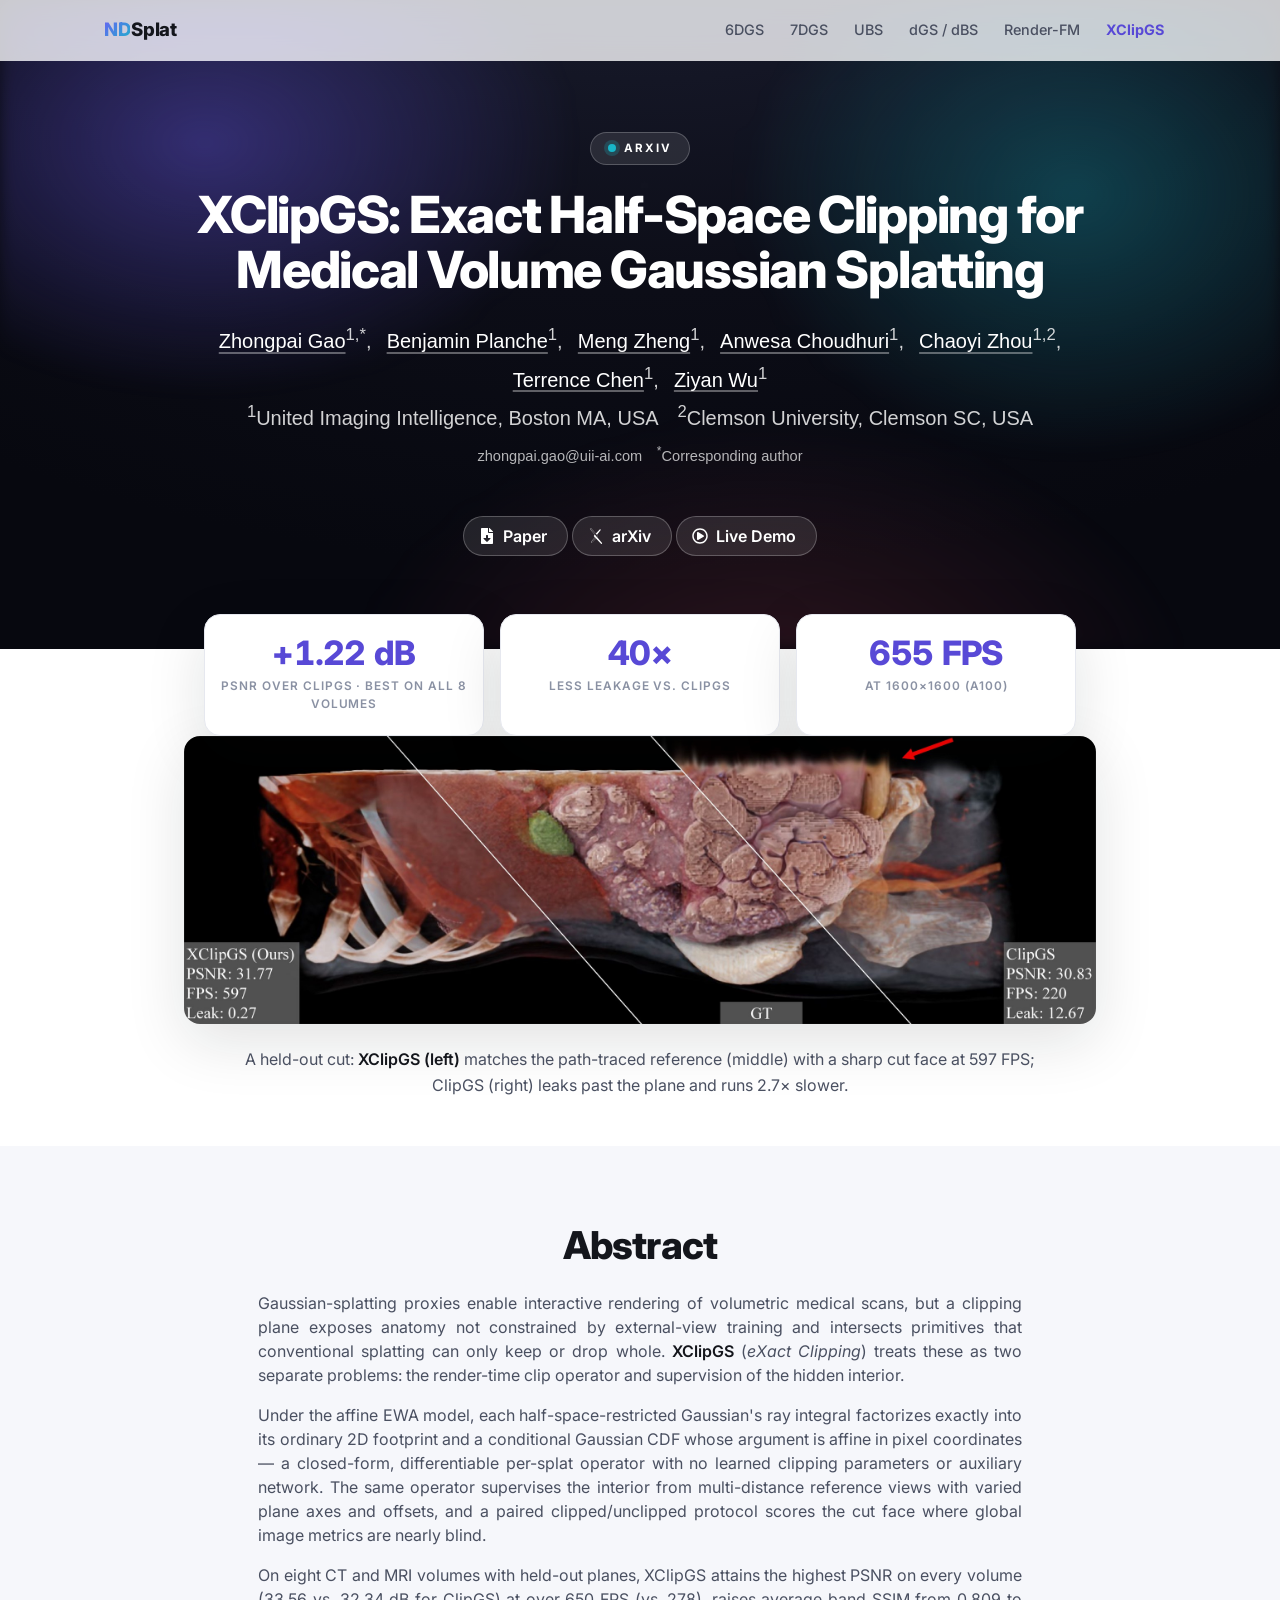
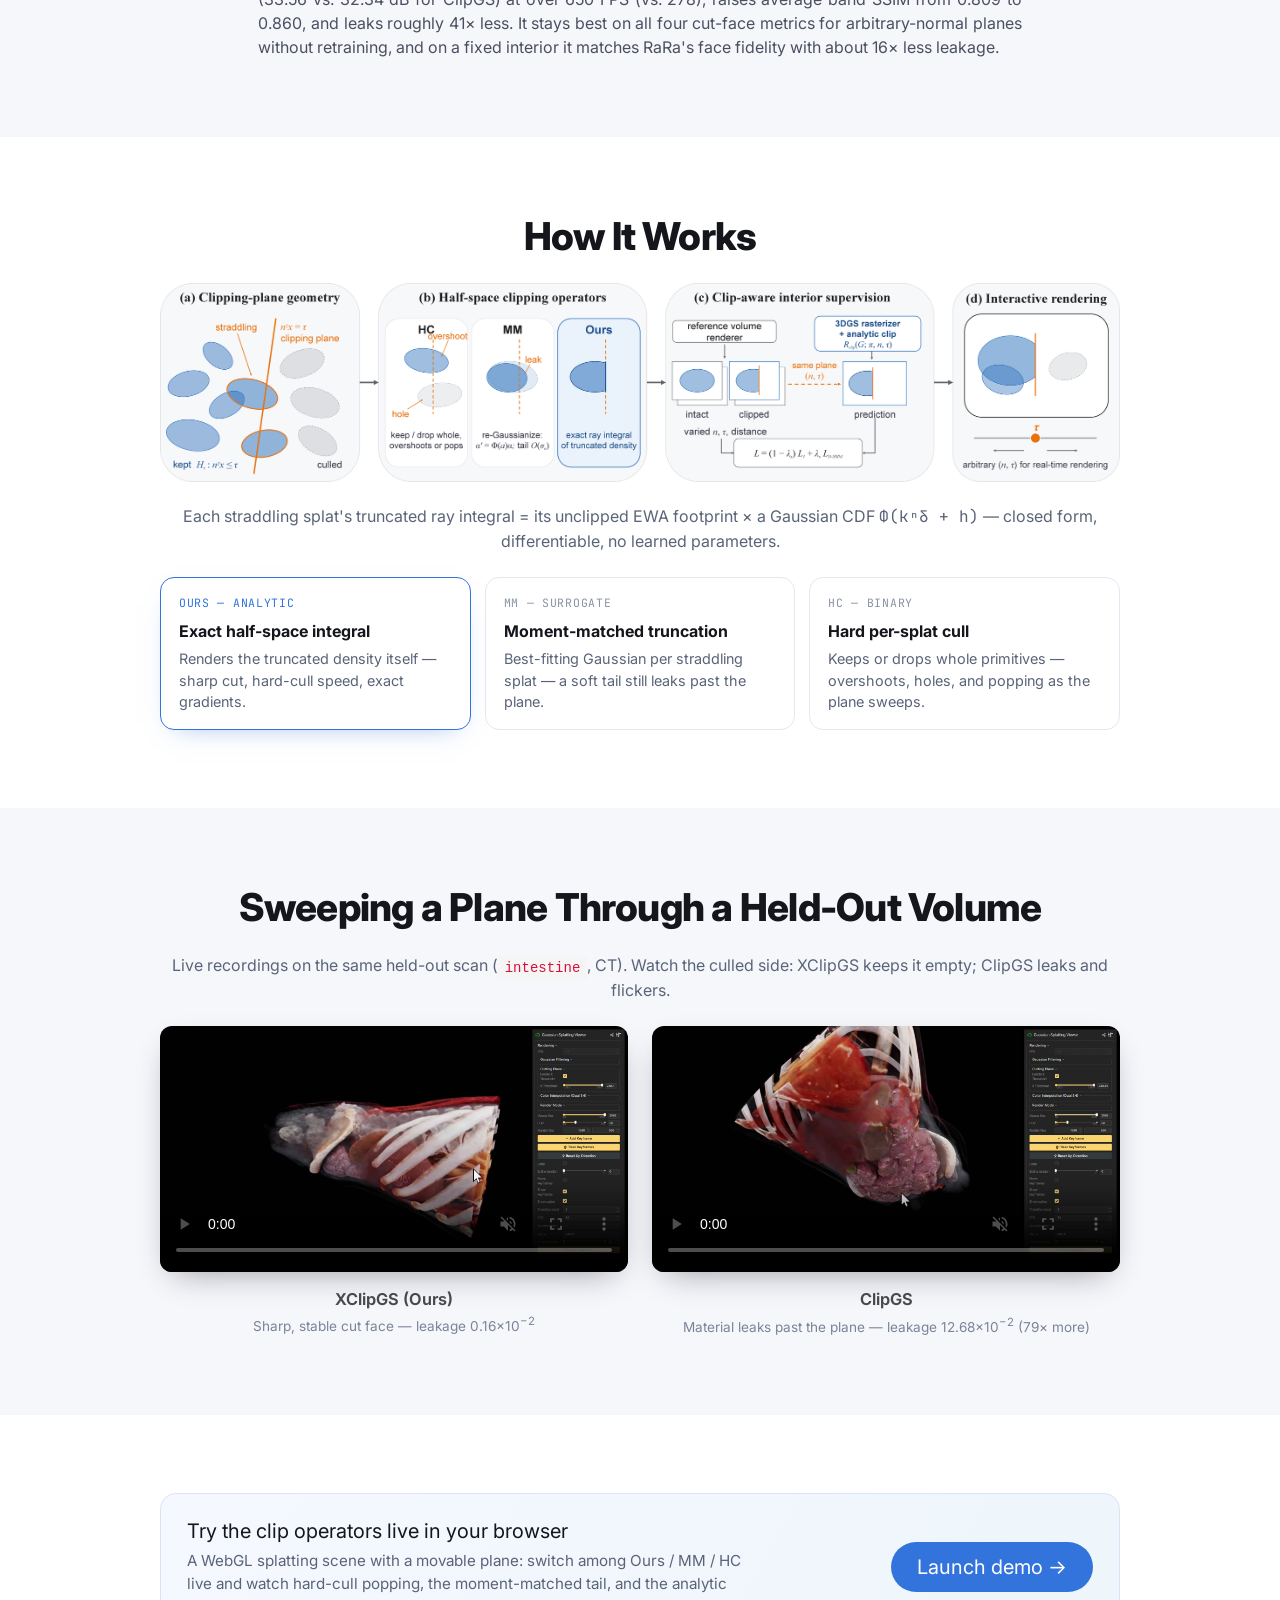
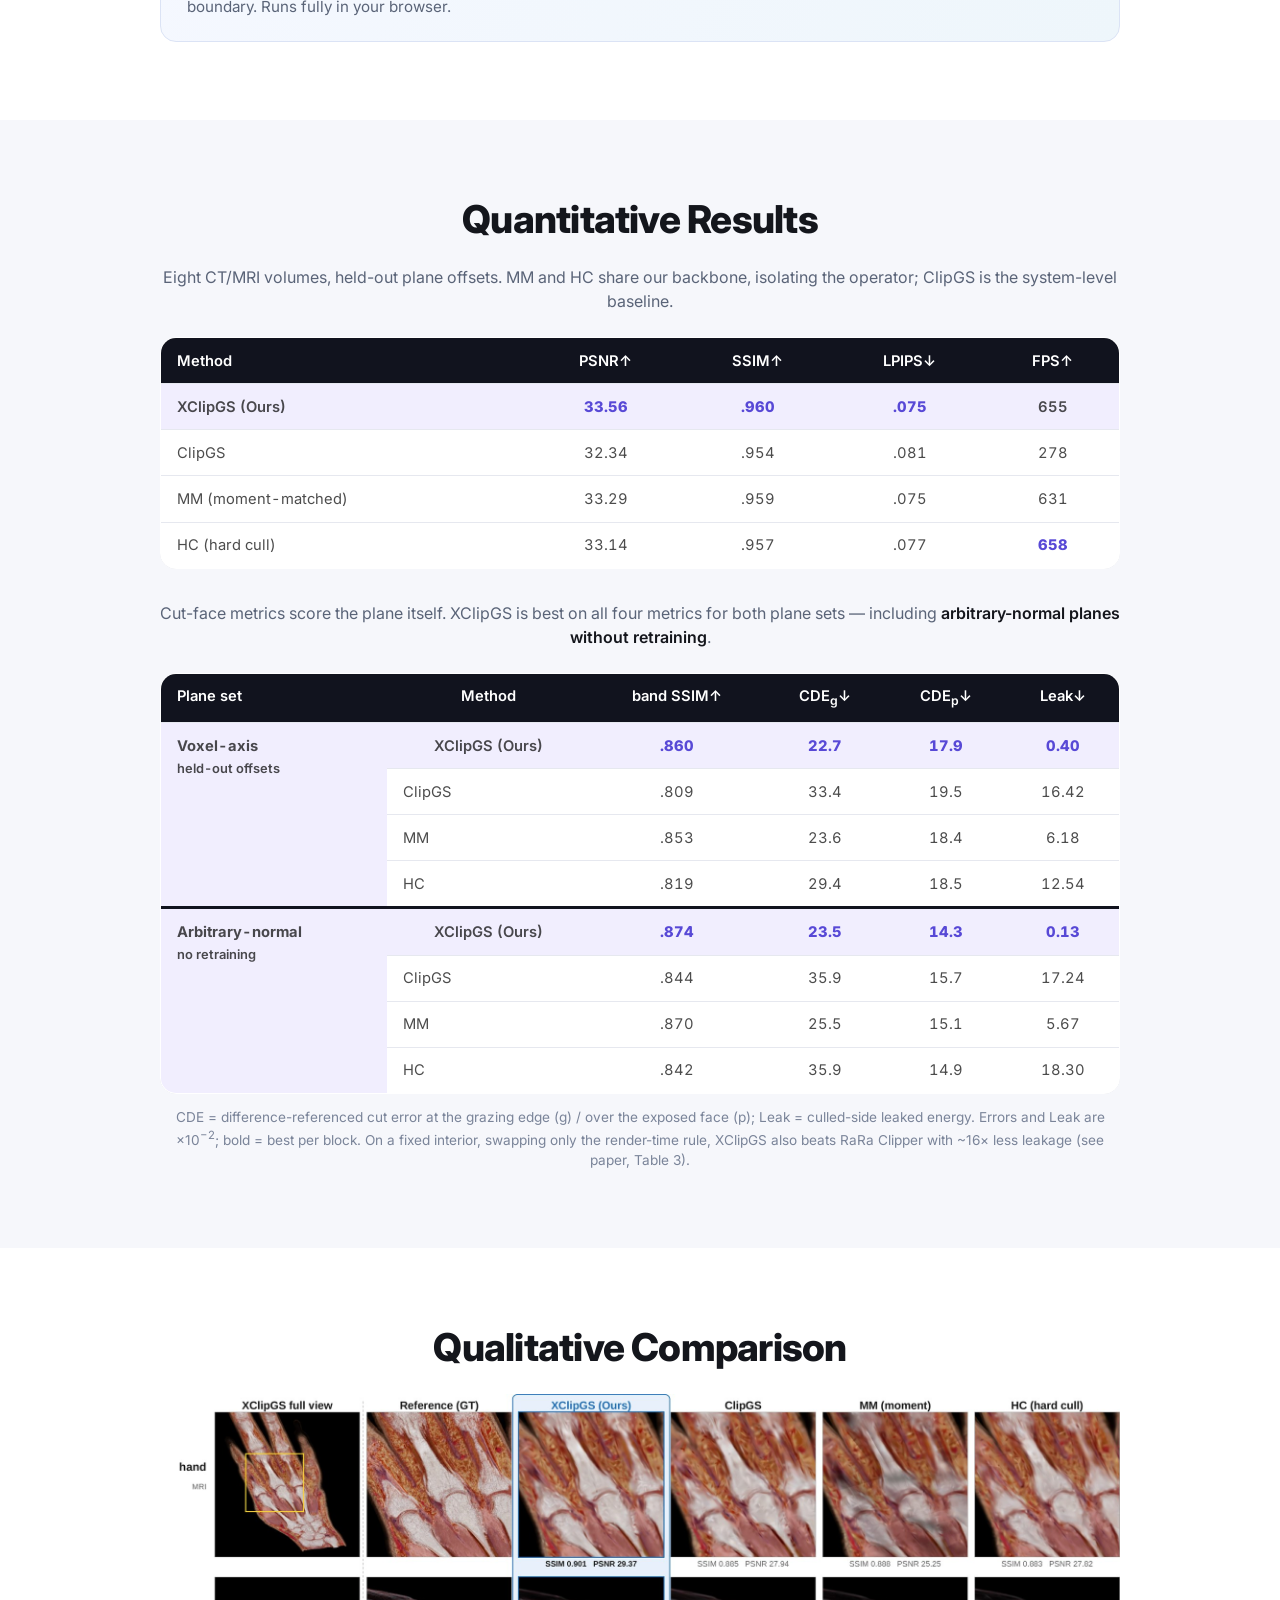
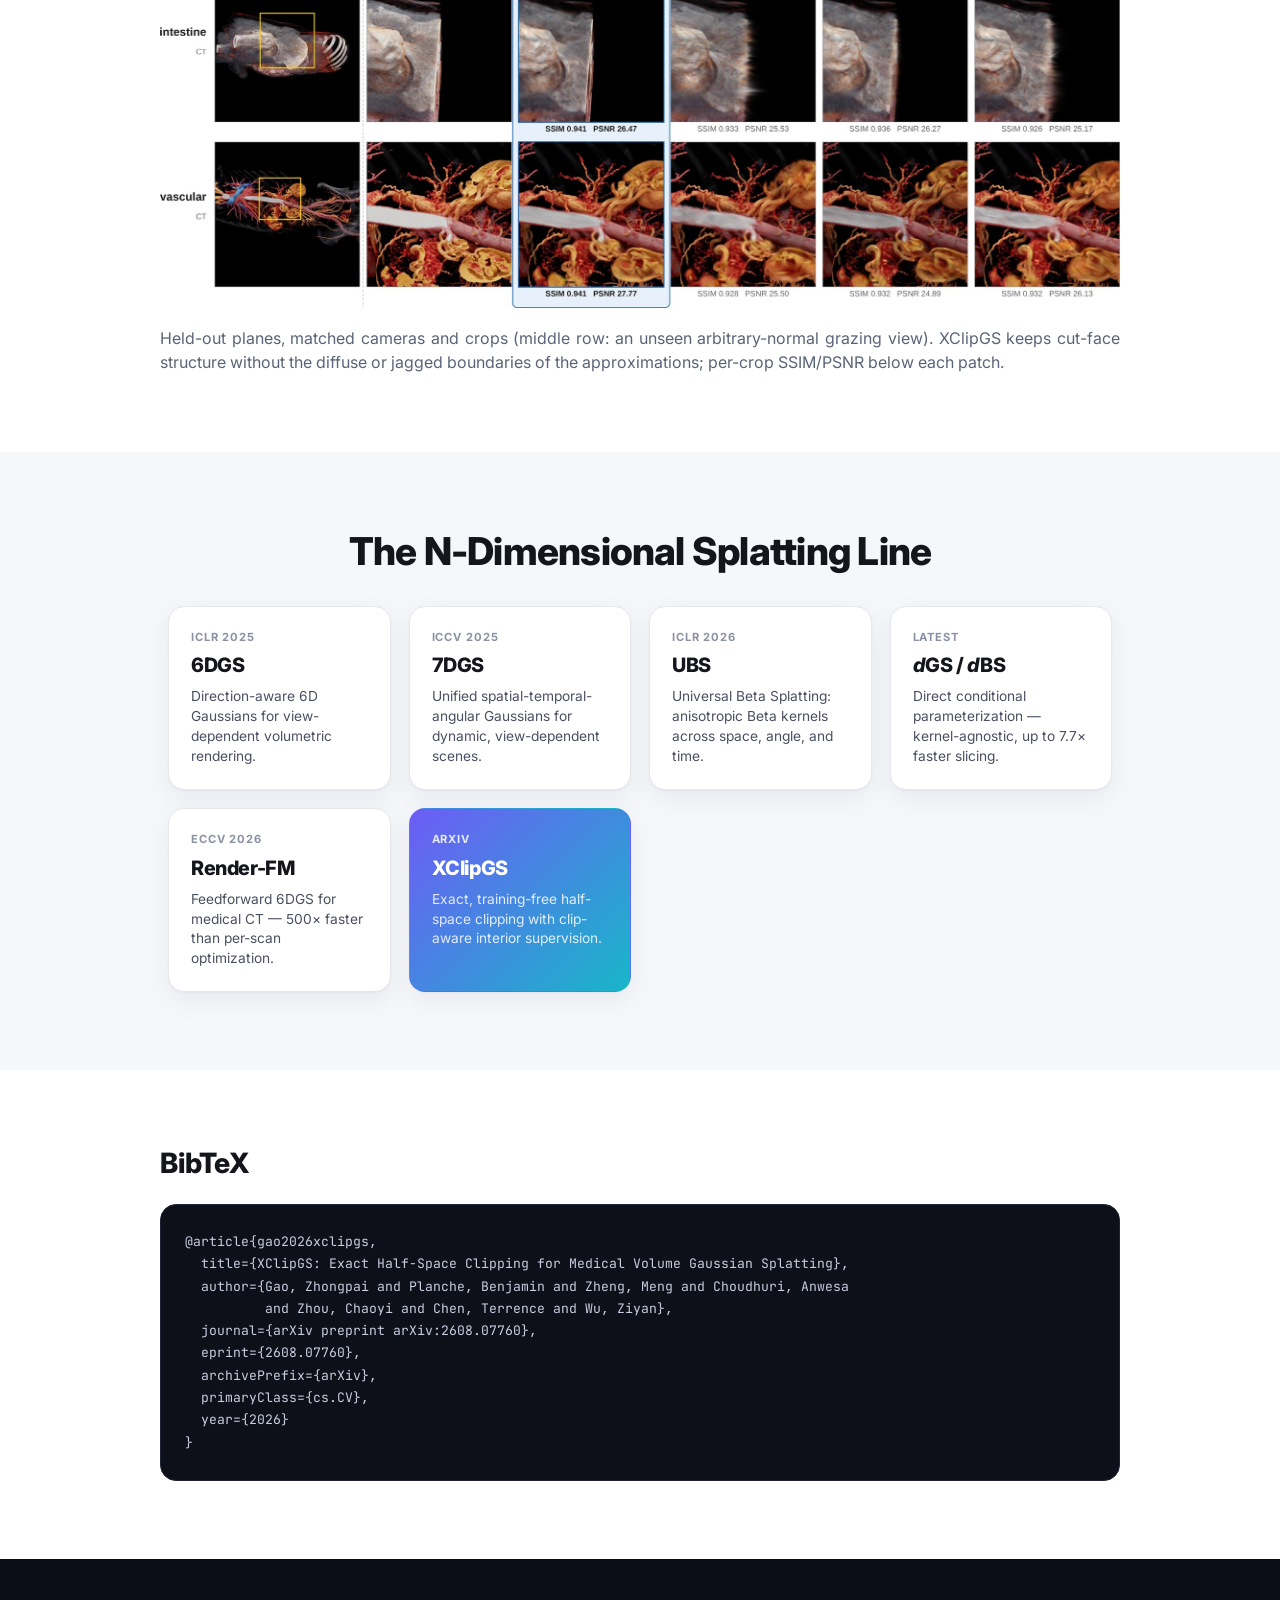
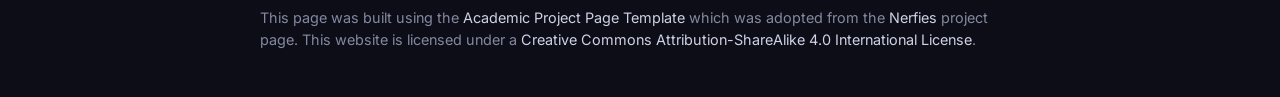
==== index.html @ c643b3e4 "docs: normalize the XClipGS BibTeX entry for arXiv Adds eprint/archivePrefix/primaryClass so the ent" ====
<!DOCTYPE html>
<html>

<head>
  <meta charset="utf-8">
  <meta name="description" content="XClipGS: Exact Half-Space Clipping for Medical Volume Gaussian Splatting">
  <meta property="og:title" content="XClipGS" />
  <meta property="og:description" content="XClipGS: Exact Half-Space Clipping for Medical Volume Gaussian Splatting" />
  <meta property="og:url" content="https://gaozhongpai.github.io/XClipGS/" />
  <meta property="og:image" content="static/images/xclipgs.webp" />
  <meta property="og:image:width" content="512" />
  <meta property="og:image:height" content="512" />

  <meta name="twitter:title" content="XClipGS">
  <meta name="twitter:description" content="Exact Half-Space Clipping for Medical Volume Gaussian Splatting">
  <meta name="twitter:image" content="static/images/xclipgs.webp">
  <meta name="twitter:card" content="summary_large_image">
  <meta name="keywords" content="XClipGS, Gaussian Splatting, clipping plane, medical visualization, volume rendering, CT, MRI">
  <meta name="viewport" content="width=device-width, initial-scale=1">

  <title>XClipGS: Exact Half-Space Clipping for Medical Volume Gaussian Splatting</title>
  <link rel="icon" type="image/webp" href="static/images/xclipgs.webp">

  <!-- Fonts -->
  <link href="https://fonts.googleapis.com/css?family=Google+Sans|Noto+Sans|Castoro" rel="stylesheet">
  <link rel="preconnect" href="https://fonts.googleapis.com">
  <link rel="preconnect" href="https://fonts.gstatic.com" crossorigin>
  <link href="https://fonts.googleapis.com/css2?family=Inter:wght@300;400;500;600;700;800&family=JetBrains+Mono:wght@400;500&display=swap" rel="stylesheet">

  <!-- Bulma -->
  <link rel="stylesheet" href="static/css/bulma.min.css">
  <link rel="stylesheet" href="static/css/bulma-carousel.min.css">
  <link rel="stylesheet" href="static/css/bulma-slider.min.css">
  <link rel="stylesheet" href="static/css/index.css">

  <!-- jQuery and JS -->
  <script src="https://ajax.googleapis.com/ajax/libs/jquery/3.5.1/jquery.min.js"></script>
  <script src="static/js/bulma-carousel.min.js"></script>
  <script src="static/js/bulma-slider.min.js"></script>
  <script src="static/js/index.js"></script>

  <!-- NDSplat theme (loaded last so it wins the cascade) -->
  <link rel="stylesheet" href="static/css/ndsplat-theme.css">
  <script defer src="static/js/ndsplat-nav.js"></script>

  <style>
    /* XClipGS-specific accents on top of the NDSplat theme */
    .xc-video-cols video{width:100%;border-radius:12px;box-shadow:0 12px 32px -14px rgba(10,14,25,.45)}
    .xc-video-cols .vlabel{margin-top:.55rem;font-weight:650;font-size:1.02rem}
    .xc-video-cols .vlabel small{display:block;font-weight:400;color:#7a8499;font-size:.85rem;margin-top:.15rem}
    .xc-op-grid{display:grid;grid-template-columns:repeat(3,1fr);gap:14px;margin-top:1.2rem}
    @media (max-width:768px){.xc-op-grid{grid-template-columns:1fr}}
    .xc-op{border:1px solid #e3e7f0;border-radius:14px;padding:16px 18px;background:#fff}
    .xc-op h4{margin:0 0 .35rem;font-size:1.0rem;font-weight:700}
    .xc-op p{margin:0;font-size:.9rem;color:#5a6478;line-height:1.5}
    .xc-op.is-ours{border-color:#3273dc;box-shadow:0 10px 26px -16px rgba(50,115,220,.55)}
    .xc-op .tag-line{font-family:"JetBrains Mono",monospace;font-size:.72rem;letter-spacing:.06em;
      text-transform:uppercase;color:#8a93a8;margin-bottom:.45rem}
    .xc-op.is-ours .tag-line{color:#3273dc}
    .xc-demo-cta{display:flex;flex-wrap:wrap;align-items:center;justify-content:space-between;gap:18px;
      border:1px solid #dbe3f5;border-radius:16px;padding:22px 26px;
      background:linear-gradient(120deg,#f5f8ff,#eef6fb)}
    .xc-demo-cta h3{margin:0 0 .3rem;font-size:1.25rem}
    .xc-demo-cta p{margin:0;color:#5a6478;font-size:.95rem;max-width:56ch}
    .xc-note{color:#7a8499;font-size:.85rem;margin-top:.8rem}
    /* strong divider between plane-set blocks in the cut-face table */
    .rfm-metrics tr.xc-block td{border-top:3px solid #11131e}
  </style>
</head>

<body>

  <!-- ============ NDSplat NAV ============ -->
  <header class="nd-nav" id="ndNav">
    <div class="nd-nav-inner">
      <a class="nd-brand" href="https://gaozhongpai.github.io/ndsplat/"><span class="mk">ND</span>Splat</a>
      <nav class="nd-nav-links">
        <a href="https://gaozhongpai.github.io/6dgs/">6DGS</a>
        <a href="https://gaozhongpai.github.io/7dgs/">7DGS</a>
        <a href="https://rongliu-leo.github.io/universal-beta-splatting/">UBS</a>
        <a href="https://gaozhongpai.github.io/ndsplat/">dGS / dBS</a>
        <a href="https://gaozhongpai.github.io/renderfm/">Render-FM</a>
        <a href="https://gaozhongpai.github.io/XClipGS/" class="current">XClipGS</a>
      </nav>
      <button class="nd-nav-toggle" id="ndNavToggle" aria-label="Toggle navigation">
        <span></span><span></span><span></span>
      </button>
    </div>
  </header>

  <section class="hero nd-hero">
    <div class="nd-hero-bg" aria-hidden="true"></div>
    <div class="hero-body">
      <div class="container is-max-desktop">
        <div class="columns is-centered">
          <div class="column has-text-centered">
            <span class="nd-venue"><span class="dot"></span>arXiv</span>
            <h1 class="title is-1 publication-title">XClipGS: Exact Half-Space Clipping for Medical Volume Gaussian Splatting</h1>
            <div class="is-size-5 publication-authors">
              <span class="author-block">
                <a href="https://sites.google.com/site/gaozhongpai/home" target="_blank">Zhongpai Gao</a><sup>1,*</sup>,</span>
              <span class="author-block">
                <a href="https://planche.me/" target="_blank">Benjamin Planche</a><sup>1</sup>,</span>
              <span class="author-block">
                <a href="https://mzhengrpi.github.io/" target="_blank">Meng Zheng</a><sup>1</sup>,
              </span>
              <span class="author-block">
                <a href="https://scholar.google.com/citations?user=KQnKUHKGFdUC&hl=en" target="_blank">Anwesa Choudhuri</a><sup>1</sup>,
              </span>
              <span class="author-block">
                <a href="https://chaoyizh.github.io/chaoyizh-home-page/" target="_blank">Chaoyi Zhou</a><sup>1,2</sup>,</span>
              <span class="author-block">
                <a href="https://scholar.google.com/citations?user=S2BT6ogAAAAJ&hl=en" target="_blank">Terrence Chen</a><sup>1</sup>,
              </span>
              <span class="author-block">
                <a href="https://wuziyan.com/" target="_blank">Ziyan Wu</a><sup>1</sup>
              </span>
            </div>

            <div class="is-size-5 publication-authors">
              <span class="author-block"><sup>1</sup>United Imaging Intelligence, Boston MA, USA&emsp;<sup>2</sup>Clemson University, Clemson SC, USA</span>
              <span class="eql-cntrb"><small><br>zhongpai.gao@uii-ai.com&emsp;<sup>*</sup>Corresponding author</small></span>
            </div>

            <div class="column has-text-centered">
              <div class="publication-links">
                <!-- Paper PDF -->
                <span class="link-block">
                  <a href="static/pdfs/xclipgs.pdf" target="_blank"
                    class="external-link button is-normal is-rounded is-dark">
                    <span class="icon">
                      <svg xmlns="http://www.w3.org/2000/svg" viewBox="0 0 384 512" width="1em" height="1em" fill="currentColor" aria-hidden="true"><path d="M224 136V0H24C10.7 0 0 10.7 0 24v464c0 13.3 10.7 24 24 24h336c13.3 0 24-10.7 24-24V160H248c-13.2 0-24-10.8-24-24zm76.45 211.36l-96.42 95.7c-6.65 6.61-17.39 6.61-24.04 0l-96.42-95.7C73.42 337.29 80.54 320 94.82 320H160v-80c0-8.84 7.16-16 16-16h32c8.84 0 16 7.16 16 16v80h65.18c14.28 0 21.4 17.29 10.27 27.36zM377 105L279.1 7c-4.5-4.5-10.6-7-17-7H256v128h128v-6.1c0-6.3-2.5-12.4-7-16.9z"/></svg>
                    </span>
                    <span>Paper</span>
                  </a>
                </span>

                <!-- arXiv -->
                <span class="link-block">
                  <a href="https://arxiv.org/abs/2608.07760" target="_blank" rel="noopener"
                    class="external-link button is-normal is-rounded is-dark">
                    <span class="icon">
                      <svg xmlns="http://www.w3.org/2000/svg" viewBox="0 0 24 24" width="1em" height="1em" fill="currentColor" aria-hidden="true"><path d="M3.8423 0a1.0037 1.0037 0 0 0-.922.6078c-.1536.3687-.0438.6275.2938 1.1113l6.9185 8.3597-1.0223 1.1058a1.0393 1.0393 0 0 0 .003 1.4229l1.2292 1.3135-5.4391 6.4444c-.2803.299-.4538.823-.2971 1.1986a1.0253 1.0253 0 0 0 .9585.635.9133.9133 0 0 0 .6891-.3405l5.783-6.126 7.4902 8.0051a.8527.8527 0 0 0 .6835.2597.9575.9575 0 0 0 .8777-.6138c.1577-.377-.017-.7502-.306-1.1407l-7.0518-8.3418 1.0632-1.13a.9626.9626 0 0 0 .0089-1.3165L4.6336.4639s-.3733-.4535-.768-.463zm0 .272h.0166c.2179.0052.4874.2715.5644.3639l.005.006.0052.0055 10.169 10.9905a.6915.6915 0 0 1-.0072.945l-1.0666 1.133-1.4982-1.7724-8.5994-10.39c-.3286-.472-.352-.6183-.2592-.841a.7307.7307 0 0 1 .6704-.4401Zm14.341 1.5701a.877.877 0 0 0-.6554.2418l-5.6962 6.1584 1.6944 1.8319 5.3089-6.5138c.3251-.4335.479-.6603.3247-1.0292a1.1205 1.1205 0 0 0-.9763-.689zm-7.6557 12.2823 1.3186 1.4135-5.7864 6.1295a.6494.6494 0 0 1-.4959.26.7516.7516 0 0 1-.706-.4669c-.1119-.2682.0359-.6864.2442-.9083l.0051-.0055.0047-.0055z"/></svg>
                    </span>
                    <span>arXiv</span>
                  </a>
                </span>

                <!-- Interactive demo -->
                <span class="link-block">
                  <a href="demo/" target="_blank"
                    class="external-link button is-normal is-rounded is-dark">
                    <span class="icon">
                      <svg xmlns="http://www.w3.org/2000/svg" viewBox="0 0 512 512" width="1em" height="1em" fill="currentColor" aria-hidden="true"><path d="M371.7 238l-176-107c-15.8-8.8-35.7 2.5-35.7 21v208c0 18.4 19.8 29.8 35.7 21l176-101c16.4-9.1 16.4-32.8 0-42zM504 256C504 119 393 8 256 8S8 119 8 256s111 248 248 248 248-111 248-248zm-448 0c0-110.5 89.5-200 200-200s200 89.5 200 200-89.5 200-200 200S56 366.5 56 256z"/></svg>
                    </span>
                    <span>Live Demo</span>
                  </a>
                </span>

              </div>
            </div>
          </div>
        </div>
      </div>
    </div>
  </section>

  <!-- ============ STAT STRIP ============ -->
  <div class="nd-stats">
    <div class="nd-stat"><div class="num">+1.22 dB</div><div class="lbl">PSNR over ClipGS &middot; best on all 8 volumes</div></div>
    <div class="nd-stat"><div class="num">40&times;</div><div class="lbl">Less leakage vs. ClipGS</div></div>
    <div class="nd-stat"><div class="num">655 FPS</div><div class="lbl">At 1600&times;1600 (A100)</div></div>
  </div>

  <!-- Teaser image -->
  <section class="hero teaser nd-reveal">
    <div class="container is-max-desktop">
      <div class="hero-body">
        <img src="static/images/teaser.jpg" alt="XClipGS teaser: our result, the volume-rendering reference, and ClipGS on an unseen cut" style="height:100%;width:100%;">
        <h2 class="subtitle has-text-centered">
          A held-out cut: <b>XClipGS (left)</b> matches the path-traced reference (middle) with a sharp cut face
          at 597&nbsp;FPS; ClipGS (right) leaks past the plane and runs 2.7&times; slower.
        </h2>
      </div>
    </div>
  </section>
  <!-- End teaser image -->

  <!-- Paper abstract -->
  <section class="section hero is-light nd-reveal">
    <div class="container is-max-desktop">
      <div class="columns is-centered has-text-centered">
        <div class="column is-four-fifths">
          <h2 class="title is-3">Abstract</h2>
          <div class="content has-text-justified">
            <p>
              Gaussian-splatting proxies enable interactive rendering of volumetric medical scans, but a clipping
              plane exposes anatomy not constrained by external-view training and intersects primitives that
              conventional splatting can only keep or drop whole. <b>XClipGS</b> (<i>eXact Clipping</i>) treats
              these as two separate problems: the render-time clip operator and supervision of the hidden interior.
            </p>
            <p>
              Under the affine EWA model, each half-space-restricted Gaussian's ray integral factorizes exactly
              into its ordinary 2D footprint and a conditional Gaussian CDF whose argument is affine in pixel
              coordinates &mdash; a closed-form, differentiable per-splat operator with no learned clipping
              parameters or auxiliary network. The same operator supervises the interior from multi-distance
              reference views with varied plane axes and offsets, and a paired clipped/unclipped protocol scores
              the cut face where global image metrics are nearly blind.
            </p>
            <p>
              On eight CT and MRI volumes with held-out planes, XClipGS attains the highest PSNR on every volume
              (33.56 vs. 32.34&nbsp;dB for ClipGS) at over 650&nbsp;FPS (vs. 278), raises average band SSIM from
              0.809 to 0.860, and leaks roughly 41&times; less. It stays best on all four cut-face metrics for
              arbitrary-normal planes without retraining, and on a fixed interior it matches RaRa's face fidelity
              with about 16&times; less leakage.
            </p>
          </div>
        </div>
      </div>
    </div>
  </section>
  <!-- End paper abstract -->

  <!-- Method -->
  <section class="section nd-reveal">
    <div class="container is-max-desktop">
      <div class="columns is-centered">
        <div class="column is-full-width">
          <h2 class="title is-3 has-text-centered">How It Works</h2>
          <img src="static/images/pipeline.png" alt="XClipGS pipeline" style="width:100%;">
          <div class="content has-text-justified" style="margin-top:1rem;">
            <p class="has-text-centered" style="color:#5a6478;">
              Each straddling splat's truncated ray integral = its unclipped EWA footprint &times; a Gaussian CDF
              <span style="font-family:'JetBrains Mono',monospace;">&Phi;(k&#8319;&delta;&nbsp;+&nbsp;h)</span>
              &mdash; closed form, differentiable, no learned parameters.
            </p>
          </div>

          <div class="xc-op-grid">
            <div class="xc-op is-ours">
              <div class="tag-line">Ours &mdash; analytic</div>
              <h4>Exact half-space integral</h4>
              <p>Renders the truncated density itself &mdash; sharp cut, hard-cull speed, exact gradients.</p>
            </div>
            <div class="xc-op">
              <div class="tag-line">MM &mdash; surrogate</div>
              <h4>Moment-matched truncation</h4>
              <p>Best-fitting Gaussian per straddling splat &mdash; a soft tail still leaks past the plane.</p>
            </div>
            <div class="xc-op">
              <div class="tag-line">HC &mdash; binary</div>
              <h4>Hard per-splat cull</h4>
              <p>Keeps or drops whole primitives &mdash; overshoots, holes, and popping as the plane sweeps.</p>
            </div>
          </div>
        </div>
      </div>
    </div>
  </section>

  <!-- Video comparison -->
  <section class="section hero is-light nd-reveal">
    <div class="container is-max-desktop">
      <h2 class="title is-3 has-text-centered">Sweeping a Plane Through a Held-Out Volume</h2>
      <p class="content has-text-centered" style="color:#5a6478;">
        Live recordings on the same held-out scan (<code>intestine</code>, CT). Watch the culled side:
        XClipGS keeps it empty; ClipGS leaks and flickers.
      </p>
      <div class="columns is-centered xc-video-cols">
        <div class="column is-half has-text-centered">
          <video autoplay controls muted loop playsinline preload="metadata" poster="static/videos/XClipGS_poster.jpg">
            <source src="static/videos/XClipGS.mp4" type="video/mp4">
          </video>
          <div class="vlabel">XClipGS (Ours)
            <small>Sharp, stable cut face &mdash; leakage 0.16&times;10<sup>&minus;2</sup></small>
          </div>
        </div>
        <div class="column is-half has-text-centered">
          <video autoplay controls muted loop playsinline preload="metadata" poster="static/videos/ClipGS_poster.jpg">
            <source src="static/videos/ClipGS.mp4" type="video/mp4">
          </video>
          <div class="vlabel">ClipGS
            <small>Material leaks past the plane &mdash; leakage 12.68&times;10<sup>&minus;2</sup> (79&times; more)</small>
          </div>
        </div>
      </div>
    </div>
  </section>

  <!-- Interactive demo CTA -->
  <section class="section nd-reveal">
    <div class="container is-max-desktop">
      <div class="xc-demo-cta">
        <div>
          <h3>Try the clip operators live in your browser</h3>
          <p>A WebGL splatting scene with a movable plane: switch among Ours / MM / HC live and watch hard-cull
             popping, the moment-matched tail, and the analytic boundary. Runs fully in your browser.</p>
        </div>
        <a href="demo/" target="_blank" class="button is-link is-medium is-rounded">Launch demo &rarr;</a>
      </div>
    </div>
  </section>

  <!-- Quantitative results -->
  <section class="section hero is-light nd-reveal">
    <div class="container is-max-desktop">
      <div class="columns is-centered">
        <div class="column is-full-width has-text-centered">
          <h2 class="title is-3">Quantitative Results</h2>
          <p class="content has-text-centered" style="color:#5a6478;">
            Eight CT/MRI volumes, held-out plane offsets. MM and HC share our backbone, isolating the operator;
            ClipGS is the system-level baseline.
          </p>

          <div class="rfm-table-wrap">
            <table class="rfm-metrics">
              <thead>
                <tr><th>Method</th><th>PSNR&uarr;</th><th>SSIM&uarr;</th><th>LPIPS&darr;</th><th>FPS&uarr;</th></tr>
              </thead>
              <tbody>
                <tr class="rfm-ours"><td>XClipGS (Ours)</td><td class="best">33.56</td><td class="best">.960</td><td class="best">.075</td><td>655</td></tr>
                <tr><td>ClipGS</td><td>32.34</td><td>.954</td><td>.081</td><td>278</td></tr>
                <tr><td>MM (moment-matched)</td><td>33.29</td><td>.959</td><td>.075</td><td>631</td></tr>
                <tr><td>HC (hard cull)</td><td>33.14</td><td>.957</td><td>.077</td><td class="best">658</td></tr>
              </tbody>
            </table>
          </div>

          <p class="content has-text-centered" style="color:#5a6478;margin-top:2rem;">
            Cut-face metrics score the plane itself. XClipGS is best on all four metrics for both plane sets
            &mdash; including <b>arbitrary-normal planes without retraining</b>.
          </p>

          <div class="rfm-table-wrap">
            <table class="rfm-metrics">
              <thead>
                <tr>
                  <th>Plane set</th><th>Method</th>
                  <th>band SSIM&uarr;</th><th>CDE<sub>g</sub>&darr;</th><th>CDE<sub>p</sub>&darr;</th><th>Leak&darr;</th>
                </tr>
              </thead>
              <tbody>
                <tr class="rfm-ours"><td rowspan="4"><b>Voxel-axis</b><br><small>held-out offsets</small></td>
                    <td>XClipGS (Ours)</td><td class="best">.860</td><td class="best">22.7</td><td class="best">17.9</td><td class="best">0.40</td></tr>
                <tr><td>ClipGS</td><td>.809</td><td>33.4</td><td>19.5</td><td>16.42</td></tr>
                <tr><td>MM</td><td>.853</td><td>23.6</td><td>18.4</td><td>6.18</td></tr>
                <tr><td>HC</td><td>.819</td><td>29.4</td><td>18.5</td><td>12.54</td></tr>

                <tr class="rfm-ours xc-block"><td rowspan="4"><b>Arbitrary-normal</b><br><small>no retraining</small></td>
                    <td>XClipGS (Ours)</td><td class="best">.874</td><td class="best">23.5</td><td class="best">14.3</td><td class="best">0.13</td></tr>
                <tr><td>ClipGS</td><td>.844</td><td>35.9</td><td>15.7</td><td>17.24</td></tr>
                <tr><td>MM</td><td>.870</td><td>25.5</td><td>15.1</td><td>5.67</td></tr>
                <tr><td>HC</td><td>.842</td><td>35.9</td><td>14.9</td><td>18.30</td></tr>
              </tbody>
            </table>
          </div>
          <p class="xc-note">
            CDE = difference-referenced cut error at the grazing edge (g) / over the exposed face (p);
            Leak = culled-side leaked energy. Errors and Leak are &times;10<sup>&minus;2</sup>; bold = best per block.
            On a fixed interior, swapping only the render-time rule, XClipGS also beats RaRa Clipper with
            ~16&times; less leakage (see paper, Table&nbsp;3).
          </p>
        </div>
      </div>
    </div>
  </section>

  <!-- Qualitative -->
  <section class="section nd-reveal">
    <div class="container is-max-desktop">
      <h2 class="title is-3 has-text-centered">Qualitative Comparison</h2>
      <img src="static/images/qualitative.jpg" alt="Qualitative comparison on held-out clipping planes" style="width:100%;">
      <p class="content has-text-justified" style="color:#5a6478;margin-top:.8rem;">
        Held-out planes, matched cameras and crops (middle row: an unseen arbitrary-normal grazing view).
        XClipGS keeps cut-face structure without the diffuse or jagged boundaries of the approximations;
        per-crop SSIM/PSNR below each patch.
      </p>
    </div>
  </section>

  <!-- ============ RELATED WORK (cross-reference network) ============ -->
  <section class="section nd-related nd-reveal">
    <div class="container is-max-desktop">
      <h2 class="title is-3 has-text-centered" style="margin-bottom: 2rem;">The N-Dimensional Splatting Line</h2>
      <div class="nd-related-grid">
        <a class="nd-rel" href="https://gaozhongpai.github.io/6dgs/">
          <span class="nd-rel-venue">ICLR 2025</span>
          <span class="nd-rel-name">6DGS</span>
          <span class="nd-rel-desc">Direction-aware 6D Gaussians for view-dependent volumetric rendering.</span>
        </a>
        <a class="nd-rel" href="https://gaozhongpai.github.io/7dgs/">
          <span class="nd-rel-venue">ICCV 2025</span>
          <span class="nd-rel-name">7DGS</span>
          <span class="nd-rel-desc">Unified spatial-temporal-angular Gaussians for dynamic, view-dependent scenes.</span>
        </a>
        <a class="nd-rel" href="https://rongliu-leo.github.io/universal-beta-splatting/">
          <span class="nd-rel-venue">ICLR 2026</span>
          <span class="nd-rel-name">UBS</span>
          <span class="nd-rel-desc">Universal Beta Splatting: anisotropic Beta kernels across space, angle, and time.</span>
        </a>
        <a class="nd-rel" href="https://gaozhongpai.github.io/ndsplat/">
          <span class="nd-rel-venue">Latest</span>
          <span class="nd-rel-name"><em class="tight">d</em>GS / <em class="tight">d</em>BS</span>
          <span class="nd-rel-desc">Direct conditional parameterization &mdash; kernel-agnostic, up to 7.7&times; faster slicing.</span>
        </a>
        <a class="nd-rel" href="https://gaozhongpai.github.io/renderfm/">
          <span class="nd-rel-venue">ECCV 2026</span>
          <span class="nd-rel-name">Render-FM</span>
          <span class="nd-rel-desc">Feedforward 6DGS for medical CT &mdash; 500&times; faster than per-scan optimization.</span>
        </a>
        <a class="nd-rel is-self" href="https://arxiv.org/abs/2608.07760" target="_blank" rel="noopener">
          <span class="nd-rel-venue">arXiv</span>
          <span class="nd-rel-name">XClipGS</span>
          <span class="nd-rel-desc">Exact, training-free half-space clipping with clip-aware interior supervision.</span>
        </a>
      </div>
    </div>
  </section>

  <!--BibTex citation -->
  <section class="section" id="BibTeX">
    <div class="container is-max-desktop content">
      <h2 class="title">BibTeX</h2>
      <pre><code>@article{gao2026xclipgs,
  title={XClipGS: Exact Half-Space Clipping for Medical Volume Gaussian Splatting},
  author={Gao, Zhongpai and Planche, Benjamin and Zheng, Meng and Choudhuri, Anwesa
          and Zhou, Chaoyi and Chen, Terrence and Wu, Ziyan},
  journal={arXiv preprint arXiv:2608.07760},
  eprint={2608.07760},
  archivePrefix={arXiv},
  primaryClass={cs.CV},
  year={2026}
}</code></pre>
    </div>
  </section>
  <!--End BibTex citation -->


  <footer class="footer">
    <div class="container">
      <div class="columns is-centered">
        <div class="column is-8">
          <div class="content">
            <p>
              This page was built using the <a href="https://github.com/eliahuhorwitz/Academic-project-page-template"
                target="_blank">Academic Project Page Template</a> which was adopted from the <a
                href="https://nerfies.github.io" target="_blank">Nerfies</a> project page. This website is licensed under a <a rel="license"
                href="http://creativecommons.org/licenses/by-sa/4.0/" target="_blank">Creative
                Commons Attribution-ShareAlike 4.0 International License</a>.
            </p>
          </div>
        </div>
      </div>
    </div>
  </footer>

</body>

</html>
---- static/css/index.css ----
body {
  font-family: 'Noto Sans', sans-serif;
}


.footer .icon-link {
    font-size: 25px;
    color: #000;
}

.link-block a {
    margin-top: 5px;
    margin-bottom: 5px;
}

.dnerf {
  font-variant: small-caps;
}


.teaser .hero-body {
  padding-top: 0;
  padding-bottom: 3rem;
}

.teaser {
  font-family: 'Google Sans', sans-serif;
}


.publication-title {
}

.publication-banner {
  max-height: parent;

}

.publication-banner video {
  position: relative;
  left: auto;
  top: auto;
  transform: none;
  object-fit: fit;
}

.publication-header .hero-body {
}

.publication-title {
    font-family: 'Google Sans', sans-serif;
}

.publication-authors {
    font-family: 'Google Sans', sans-serif;
}

.publication-venue {
    color: #555;
    width: fit-content;
    font-weight: bold;
}

.publication-awards {
    color: #ff3860;
    width: fit-content;
    font-weight: bolder;
}

.publication-authors {
}

.publication-authors a {
   color: hsl(204, 86%, 53%) !important;
}

.publication-authors a:hover {
    text-decoration: underline;
}

.author-block {
  display: inline-block;
}

.publication-banner img {
}

.publication-authors {
  /*color: #4286f4;*/
}

.publication-video {
    position: relative;
    width: 100%;
    height: 0;
    padding-bottom: 56.25%;

    overflow: hidden;
    border-radius: 10px !important;
}

.publication-video iframe {
    position: absolute;
    top: 0;
    left: 0;
    width: 100%;
    height: 100%;
}

.publication-body img {
}

.results-carousel {
  overflow: hidden;
}

.results-carousel .item {
  margin: 5px;
  overflow: hidden;
  padding: 20px;
  font-size: 0;
}

.results-carousel video {
  margin: 0;
}

.slider-pagination .slider-page {
  background: #000000;
}

.eql-cntrb { 
  font-size: smaller;
}
---- static/css/ndsplat-theme.css ----
/* ============================================================
   NDSplat shared project-page theme
   Overrides the Bulma/Bootstrap academic template with the
   NDSplat visual language (hero, sections, tabs, sliders,
   tables, bibtex, related-work cross-links, footer).
   Loaded LAST so it wins the cascade.
   ============================================================ */

:root {
  --bg:        #ffffff;
  --bg-alt:    #f6f7fb;
  --ink:       #14161c;
  --ink-soft:  #4a5061;
  --ink-faint: #8a91a3;
  --line:      #e6e8ef;
  --accent:    #6d5cf6;   /* violet */
  --accent-2:  #18b6c9;   /* teal   */
  --accent-3:  #f0566f;   /* coral  */
  --accent-ink:#5849d6;
  --ours-bg:   #f1eefe;
  --radius:    16px;
  --radius-sm: 10px;
  --maxw:      1120px;
  --shadow:    0 1px 2px rgba(20,22,28,.04), 0 8px 28px rgba(20,22,28,.06);
  --shadow-lg: 0 18px 60px rgba(20,22,28,.12);
  --nd-font: "Inter", -apple-system, BlinkMacSystemFont, "Segoe UI", Roboto, sans-serif;
  --nd-mono: "JetBrains Mono", ui-monospace, SFMono-Regular, Menlo, monospace;
}

html { scroll-behavior: smooth; scroll-padding-top: 76px; }

body {
  font-family: var(--nd-font) !important;
  color: var(--ink);
  background: var(--bg);
  -webkit-font-smoothing: antialiased;
  text-rendering: optimizeLegibility;
}

/* ============================================================
   TOP NAV
   ============================================================ */
.nd-nav {
  position: fixed; top: 0; left: 0; right: 0; z-index: 200;
  backdrop-filter: saturate(180%) blur(14px);
  background: rgba(255,255,255,.78);
  border-bottom: 1px solid transparent;
  transition: border-color .25s, box-shadow .25s;
}
.nd-nav.scrolled { border-bottom-color: var(--line); box-shadow: 0 2px 18px rgba(20,22,28,.05); }
.nd-nav-inner {
  max-width: var(--maxw); margin: 0 auto; padding: 0 24px; height: 60px;
  display: flex; align-items: center; justify-content: space-between;
}
.nd-brand { display: flex; align-items: center; gap: 1px; font-weight: 800; font-size: 1.16rem; letter-spacing: -.02em; color: var(--ink); }
.nd-brand:hover { text-decoration: none; color: var(--ink); }
.nd-brand .mk {
  background: linear-gradient(135deg, var(--accent), var(--accent-2));
  -webkit-background-clip: text; background-clip: text; color: transparent;
}
.nd-nav-links { display: flex; gap: 2px; align-items: center; flex-wrap: wrap; }
.nd-nav-links a {
  color: var(--ink-soft); font-weight: 500; font-size: .9rem;
  padding: 7px 12px; border-radius: 9px; transition: background .15s, color .15s;
}
.nd-nav-links a:hover { background: var(--bg-alt); color: var(--ink); text-decoration: none; }
.nd-nav-links a.current { color: var(--accent-ink); font-weight: 700; }

/* hamburger toggle — hidden on desktop, shown on mobile (matches ndsplat hub) */
.nd-nav-toggle {
  display: none; background: none; border: 0; cursor: pointer; padding: 8px;
  flex-direction: column; gap: 5px;
}
.nd-nav-toggle span { width: 22px; height: 2px; background: var(--ink); border-radius: 2px; transition: .25s; }

@media (max-width: 820px) {
  .nd-nav-links { display: none; }
  .nd-nav-links.open {
    display: flex; flex-direction: column; position: absolute; top: 60px; left: 0; right: 0;
    background: rgba(255,255,255,.98); border-bottom: 1px solid var(--line); padding: 12px;
    backdrop-filter: blur(14px); gap: 2px;
  }
  .nd-nav-links.open a { padding: 12px 16px; font-size: .95rem; }
  .nd-nav-toggle { display: flex; }
}

/* ============================================================
   HERO  (overrides .hero / first .publication-* block)
   ============================================================ */
.nd-hero {
  position: relative; overflow: hidden;
  background: radial-gradient(1200px 700px at 50% -20%, #1c1f33 0%, #0c0d17 60%, #07080f 100%) !important;
  color: #fff !important;
  padding: 132px 24px 76px !important;
}
.nd-hero .hero-body { padding: 0; }
.nd-hero-bg {
  position: absolute; inset: 0; pointer-events: none;
  background-image:
    radial-gradient(620px 420px at 16% 22%, rgba(109,92,246,.40), transparent 60%),
    radial-gradient(560px 440px at 84% 30%, rgba(24,182,201,.30), transparent 60%),
    radial-gradient(700px 480px at 60% 110%, rgba(240,86,111,.18), transparent 62%);
  filter: blur(8px);
}
.nd-hero-bg::after {
  content: ""; position: absolute; inset: 0;
  background-image: linear-gradient(rgba(255,255,255,.045) 1px, transparent 1px),
                    linear-gradient(90deg, rgba(255,255,255,.045) 1px, transparent 1px);
  background-size: 46px 46px;
  mask-image: radial-gradient(circle at 50% 30%, #000 0%, transparent 72%);
}
.nd-hero .container { position: relative; z-index: 2; }

/* venue chip */
.nd-venue {
  display: inline-flex; align-items: center; gap: .5rem;
  background: rgba(255,255,255,.10); border: 1px solid rgba(255,255,255,.22);
  color: #fff; font-weight: 700; letter-spacing: .18em; text-transform: uppercase;
  font-size: .72rem; padding: .42rem 1.05rem; border-radius: 999px; margin-bottom: 1.4rem;
}
.nd-venue .dot { width: .5rem; height: .5rem; border-radius: 50%; background: var(--accent-2); box-shadow: 0 0 0 4px rgba(24,182,201,.22); }

.nd-hero .publication-title {
  font-family: var(--nd-font) !important; color: #fff !important;
  font-weight: 800 !important; letter-spacing: -.025em; line-height: 1.08 !important;
  font-size: clamp(2rem, 4.4vw, 3.2rem) !important; margin-bottom: 1.4rem !important;
}
.nd-hero .publication-authors { color: rgba(255,255,255,.82) !important; font-weight: 400; line-height: 1.8; }
.nd-hero .publication-authors .author-block { margin: 0 .3rem; white-space: nowrap; }
.nd-hero .publication-authors a { color: #fff !important; text-decoration: underline; text-decoration-color: rgba(255,255,255,.35); text-underline-offset: 4px; }
.nd-hero .publication-authors a:hover { color: #9b8cff !important; text-decoration-color: #9b8cff; }
.nd-hero .name { color: rgba(255,255,255,.7) !important; }
.nd-affil, .nd-hero .eql-cntrb { color: rgba(255,255,255,.7) !important; }

/* link buttons */
.nd-hero .publication-links { margin-top: 1.7rem; }
.nd-hero .external-link.button, .nd-hero .button.is-dark {
  background: rgba(255,255,255,.10) !important; border: 1px solid rgba(255,255,255,.24) !important;
  color: #fff !important; font-weight: 600 !important; border-radius: 999px !important;
  transition: transform .14s ease, background .15s ease !important;
}
.nd-hero .external-link.button:hover, .nd-hero .button.is-dark:hover {
  background: #fff !important; color: var(--accent-ink) !important; transform: translateY(-2px);
}

/* stat strip */
.nd-stats {
  max-width: 920px; margin: -2.2rem auto 0; position: relative; z-index: 6;
  display: grid; grid-template-columns: repeat(3, 1fr); gap: 1rem; padding: 0 1.5rem;
}
.nd-stat { background: #fff; border: 1px solid var(--line); border-radius: var(--radius); box-shadow: var(--shadow-lg); padding: 1.3rem 1rem; text-align: center; }
.nd-stat .num { font-size: 2.1rem; font-weight: 800; letter-spacing: -.02em; line-height: 1; color: var(--accent-ink);
  font-variant-numeric: tabular-nums lining-nums; }
.nd-stat .lbl { font-size: .74rem; font-weight: 600; color: var(--ink-faint); margin-top: .55rem; text-transform: uppercase; letter-spacing: .08em; }
@media (max-width: 768px) {
  .nd-stats { gap: .55rem; margin-top: -1.6rem; padding: 0 .9rem; }
  .nd-stat { padding: .8rem .4rem; border-radius: 12px; }
  .nd-stat .num { font-size: 1.45rem; }
  .nd-stat .lbl { font-size: .58rem; margin-top: .3rem; letter-spacing: .04em; }
}

/* ============================================================
   SECTIONS & HEADINGS
   ============================================================ */
.section { padding: 78px 1.25rem; }
@media (max-width: 768px) { .section { padding: 56px 1.1rem; } }
.hero.is-light, .section.hero.is-light { background: var(--bg-alt) !important; }
.hero.is-small.is-light { background: var(--bg-alt) !important; }

.section .title.is-3, .title.is-3 {
  font-family: var(--nd-font) !important; font-weight: 800 !important;
  letter-spacing: -.02em; color: var(--ink) !important;
  font-size: clamp(1.7rem, 3vw, 2.4rem) !important;
}
.title.is-3.has-text-centered { display: block; }
.section .title.is-4, .title.is-4 { font-family: var(--nd-font) !important; font-weight: 700 !important; color: var(--ink) !important; }
.subtitle, .content p { font-family: var(--nd-font) !important; }
.content p { color: var(--ink-soft); }
.content b, .content strong, .subtitle b { color: var(--ink); font-weight: 600; }

/* abstract card */
.content.rfm-card, .nd-card {
  background: #fff; border: 1px solid var(--line); border-radius: var(--radius);
  box-shadow: var(--shadow); padding: 2rem 2.2rem; text-align: left;
}

/* teaser */
.teaser img, .teaser video { border-radius: var(--radius); box-shadow: var(--shadow-lg); }
.teaser .subtitle { max-width: 800px; margin: 1rem auto 0; font-size: 1rem; color: var(--ink-soft); font-weight: 400; line-height: 1.6; }

/* ============================================================
   RESULT TABS (Bootstrap nav-tabs) + DICS SLIDER
   ============================================================ */
.nav-tabs { border-bottom: 1px solid var(--line); margin-bottom: 0; }
#object-scale-recon .nav-link, .nav-tabs .nav-link {
  cursor: pointer; font-weight: 600; color: var(--ink-soft);
  border: 1px solid transparent; border-radius: 9px 9px 0 0; padding: .5rem .85rem;
  transition: color .15s, background .15s;
}
.nav-tabs .nav-link:hover { color: var(--ink); background: var(--bg-alt); border-color: transparent; }
#object-scale-recon .nav-link.active, .nav-tabs .nav-link.active {
  color: var(--accent-ink); background: #fff;
  border-color: var(--line) var(--line) #fff;
}
/* the template hardcodes inline width:2600px on .b-dics, which overflows the
   page on laptop/desktop; constrain it to the content column instead */
.b-dics { width: 100% !important; max-width: 100% !important; margin-left: auto; margin-right: auto;
  border-radius: var(--radius); overflow: hidden; box-shadow: var(--shadow-lg); margin-top: 14px; }
.b-dics__text { font-family: var(--nd-font) !important; }

/* video carousel items */
.results-carousel .item video {
  display: block; width: 100%; max-width: 920px; height: auto; margin: 0 auto;
  border-radius: var(--radius); box-shadow: var(--shadow-lg); background: #000;
}
.publication-video { border-radius: var(--radius); overflow: hidden; box-shadow: var(--shadow-lg); }
.video-caption { color: var(--ink-soft); font-weight: 500; margin-top: .6rem; }

/* ============================================================
   METRICS TABLE
   ============================================================ */
.rfm-table-wrap, .nd-table-wrap { overflow-x: auto; border-radius: var(--radius); }
table.rfm-metrics, table.nd-metrics {
  width: 100%; border-collapse: collapse; font-size: .92rem; background: #fff;
  border: 1px solid var(--line); border-radius: var(--radius); overflow: hidden;
  box-shadow: var(--shadow); font-variant-numeric: tabular-nums;
}
table.rfm-metrics th, table.rfm-metrics td,
table.nd-metrics th, table.nd-metrics td { padding: .72rem 1rem; text-align: center; border-bottom: 1px solid var(--line); }
table.rfm-metrics thead th, table.nd-metrics thead th { background: #11131e; color: #fff; font-weight: 600; }
table.rfm-metrics td:first-child, table.rfm-metrics th:first-child,
table.nd-metrics td:first-child, table.nd-metrics th:first-child { text-align: left; }
table.rfm-metrics tr.rfm-ours, table.nd-metrics tr.nd-ours { background: var(--ours-bg); font-weight: 600; }
table.rfm-metrics .best, table.nd-metrics .best { color: var(--accent-ink); font-weight: 800; }
.rfm-tag, .nd-tag {
  display: inline-block; background: var(--bg-alt); color: var(--accent-ink);
  border: 1px solid var(--line); border-radius: 999px; padding: .14rem .7rem;
  font-size: .8rem; font-weight: 700; margin: 0 .15rem;
}

/* ============================================================
   RELATED WORK  (cross-reference network)
   ============================================================ */
.nd-related { background: var(--bg-alt); }
.nd-related .nd-related-grid {
  max-width: var(--maxw); margin: 0 auto; padding: 0 8px;
  display: grid; grid-template-columns: repeat(auto-fit, minmax(210px, 1fr)); gap: 18px;
}
.nd-rel {
  display: flex; flex-direction: column; gap: 6px; padding: 22px 22px;
  background: #fff; border: 1px solid var(--line); border-radius: var(--radius);
  box-shadow: var(--shadow); color: var(--ink);
  transition: transform .18s, box-shadow .2s, border-color .2s;
}
.nd-rel:hover { text-decoration: none; transform: translateY(-4px); box-shadow: var(--shadow-lg); border-color: var(--accent); color: var(--ink); }
.nd-rel.is-self { background: linear-gradient(135deg, var(--accent), var(--accent-2)); border-color: transparent; color: #fff; pointer-events: none; }
.nd-rel.is-self .nd-rel-venue, .nd-rel.is-self .nd-rel-desc { color: rgba(255,255,255,.85); }
.nd-rel-venue { font-size: .7rem; font-weight: 700; text-transform: uppercase; letter-spacing: .08em; color: var(--ink-faint); }
.nd-rel-name { font-size: 1.24rem; font-weight: 800; letter-spacing: -.02em; }
.nd-rel-name em { font-style: italic; }
.nd-rel-name em.tight { margin-right: .06em; }
.nd-rel-desc { font-size: .86rem; color: var(--ink-soft); line-height: 1.45; }

/* ============================================================
   BIBTEX
   ============================================================ */
#BibTeX .title { font-family: var(--nd-font) !important; font-weight: 800 !important; color: var(--ink) !important; }
#BibTeX pre {
  background: #0e1019 !important; border: 1px solid #1f2336; border-radius: var(--radius);
  padding: 26px 24px; overflow-x: auto;
}
#BibTeX pre code { font-family: var(--nd-mono) !important; font-size: .82rem; color: #c8cde0; line-height: 1.7; background: transparent; }

/* ============================================================
   FOOTER
   ============================================================ */
.footer { background: #0c0d17 !important; color: #aab0c4 !important; padding: 48px 0 !important; }
.footer .content p, .footer p { color: #8389a0 !important; font-size: .9rem; }
.footer a { color: #cdd2e4 !important; }
.footer a:hover { color: #fff !important; }

/* reveal-on-scroll */
.nd-reveal { opacity: 0; transform: translateY(20px); transition: opacity .7s ease, transform .7s ease; }
.nd-reveal.in { opacity: 1; transform: none; }
@media (prefers-reduced-motion: reduce) { .nd-reveal { opacity: 1; transform: none; } html { scroll-behavior: auto; } }
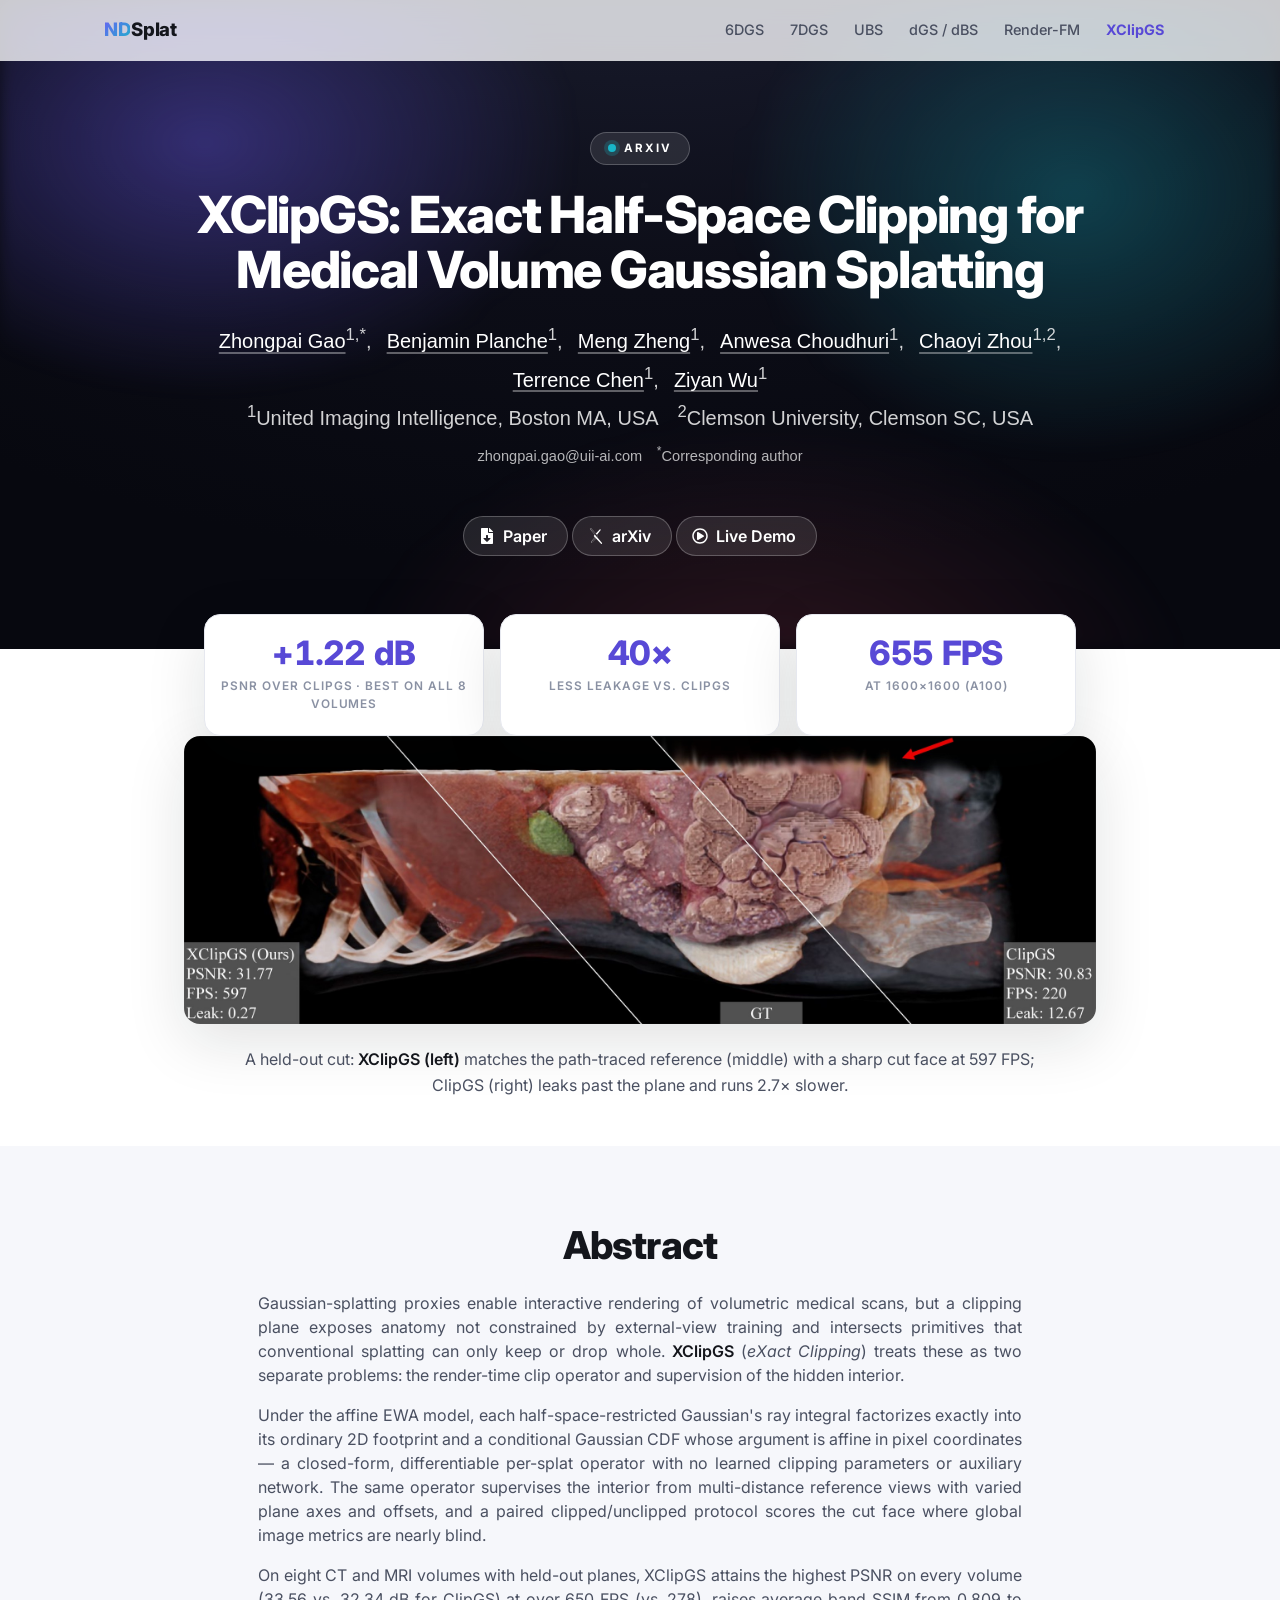
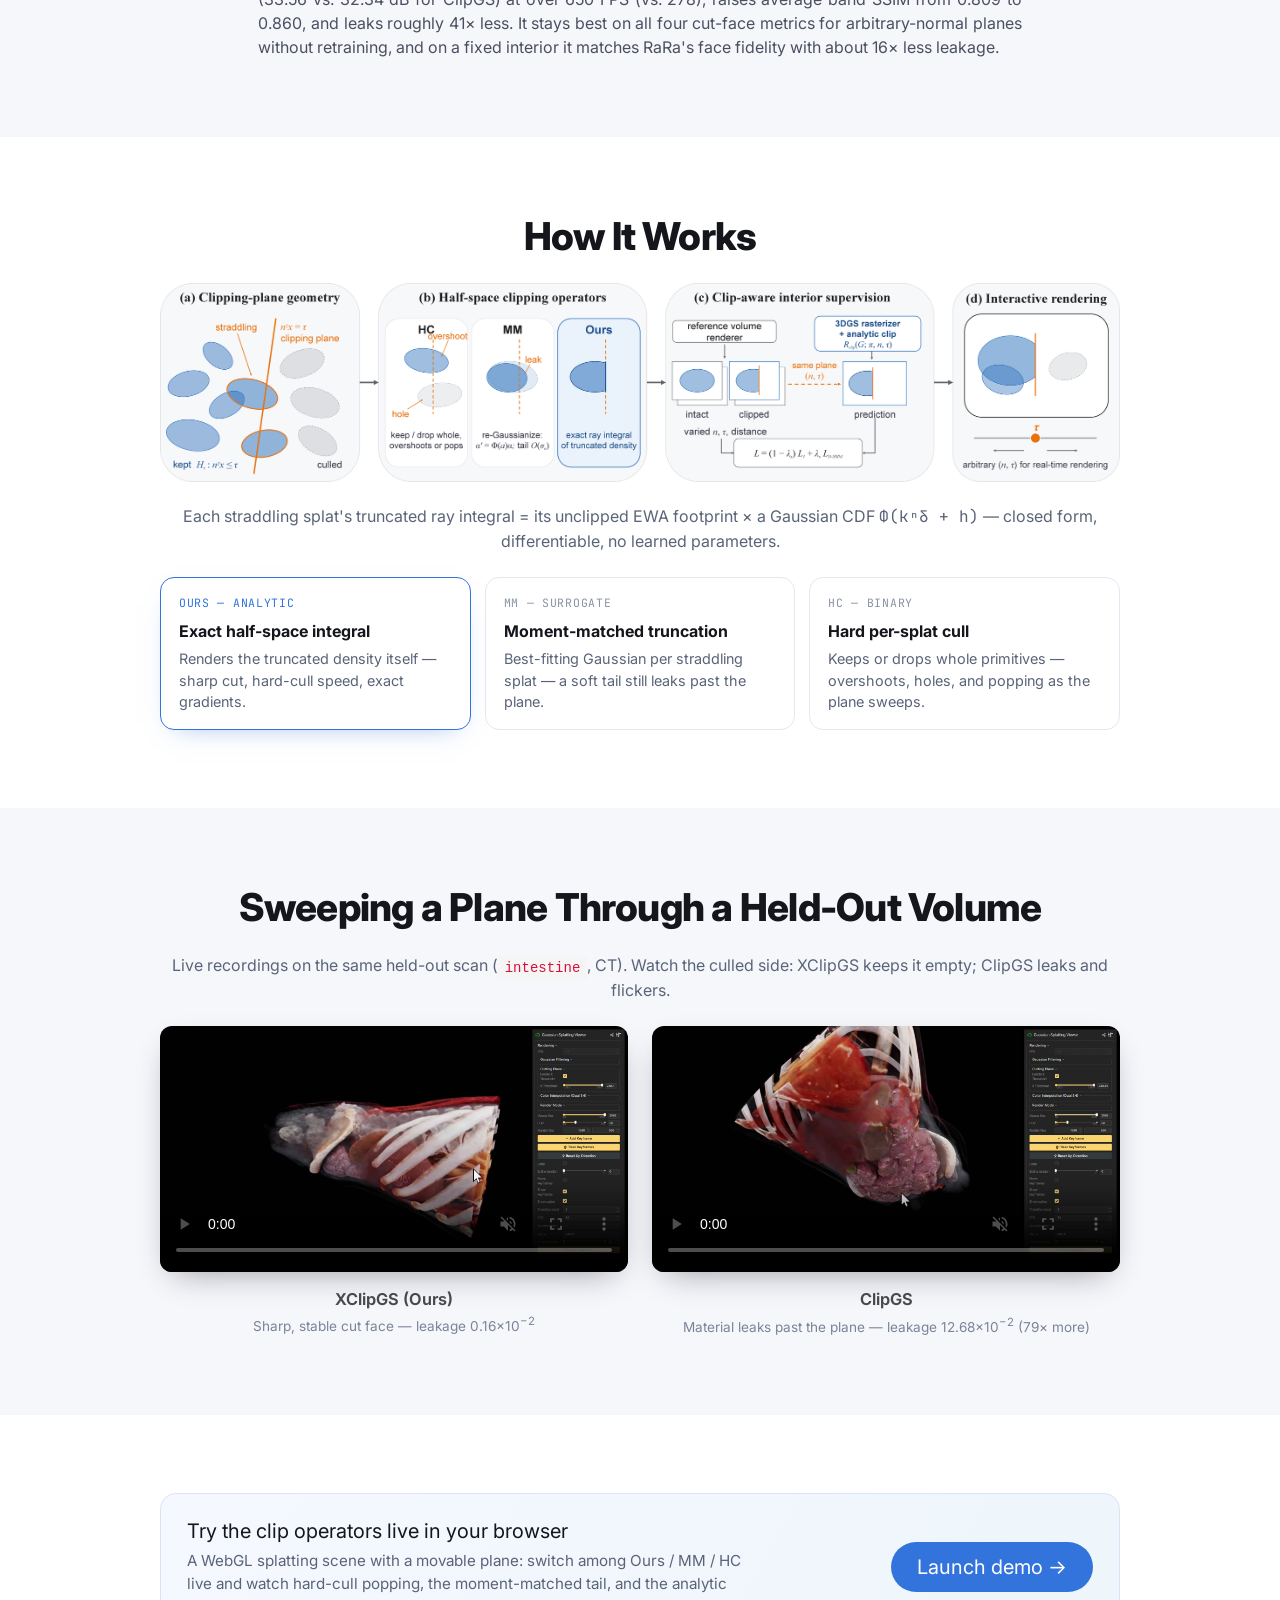
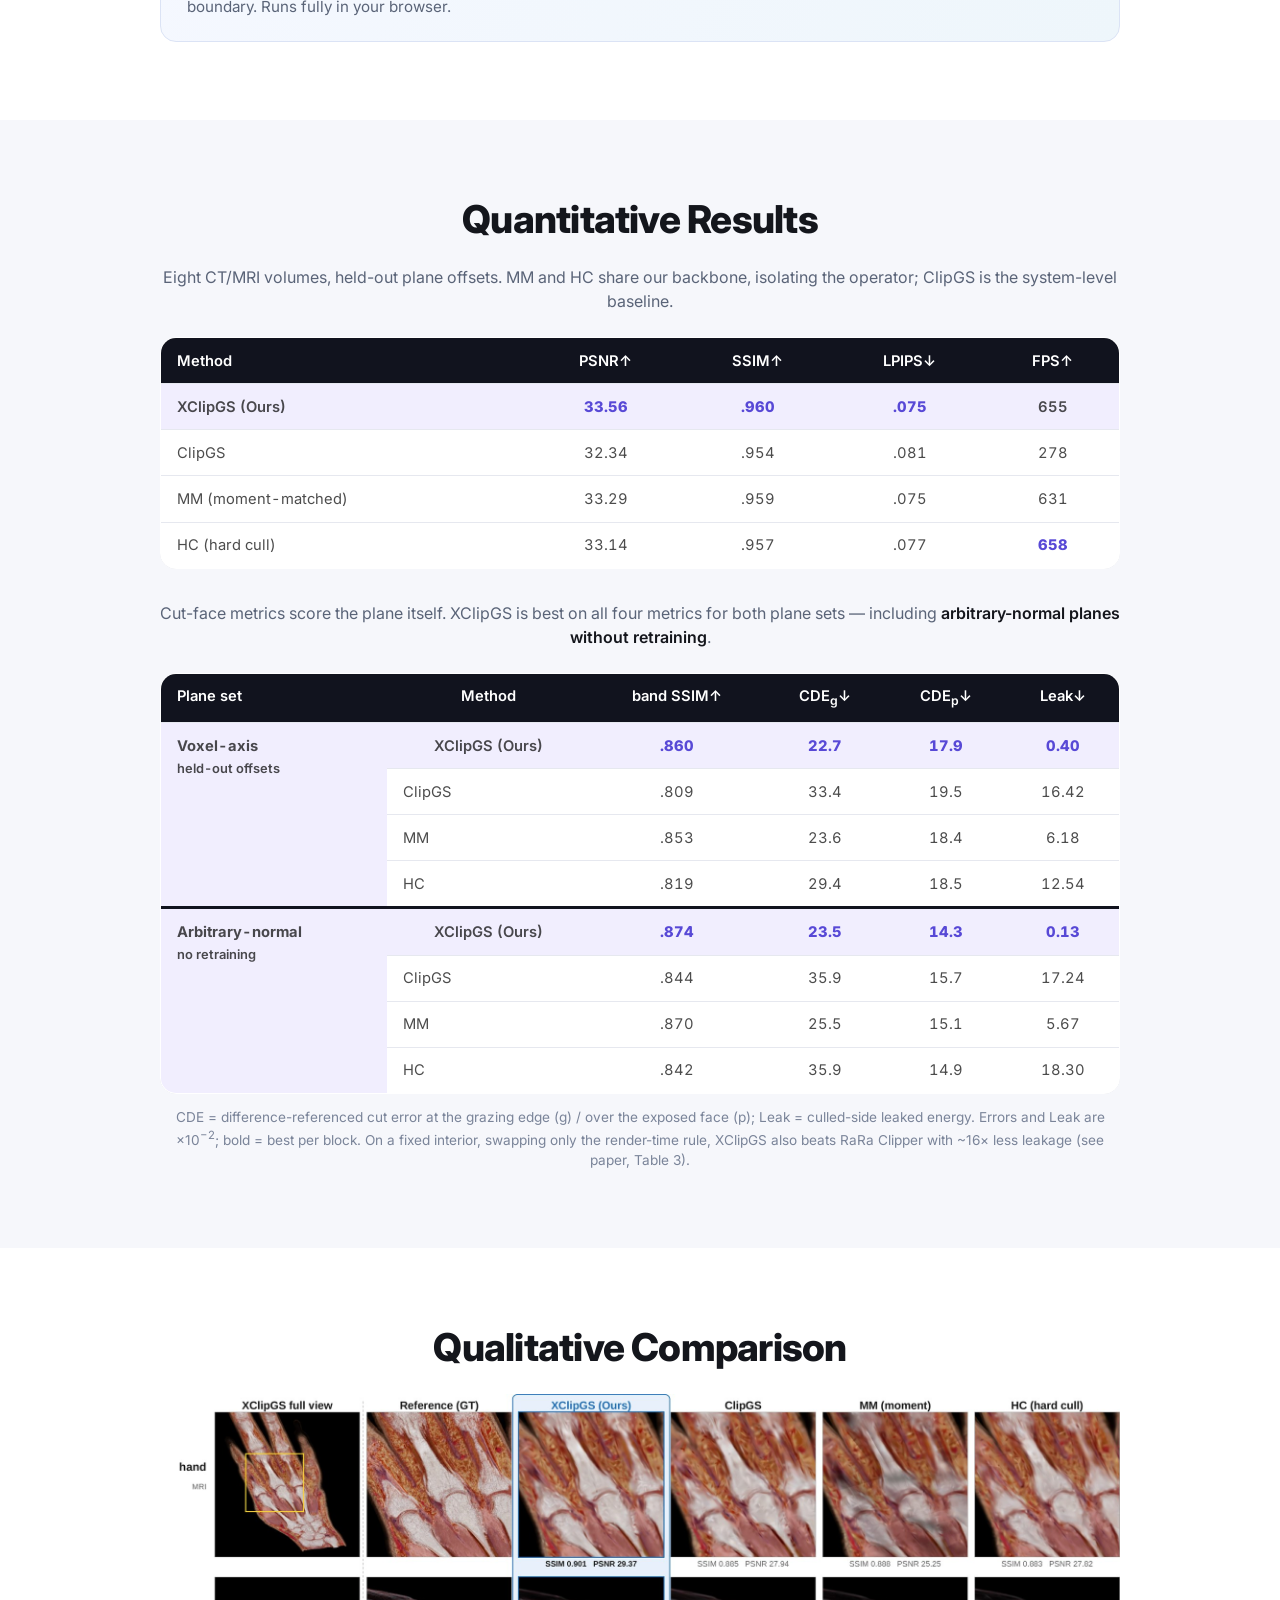
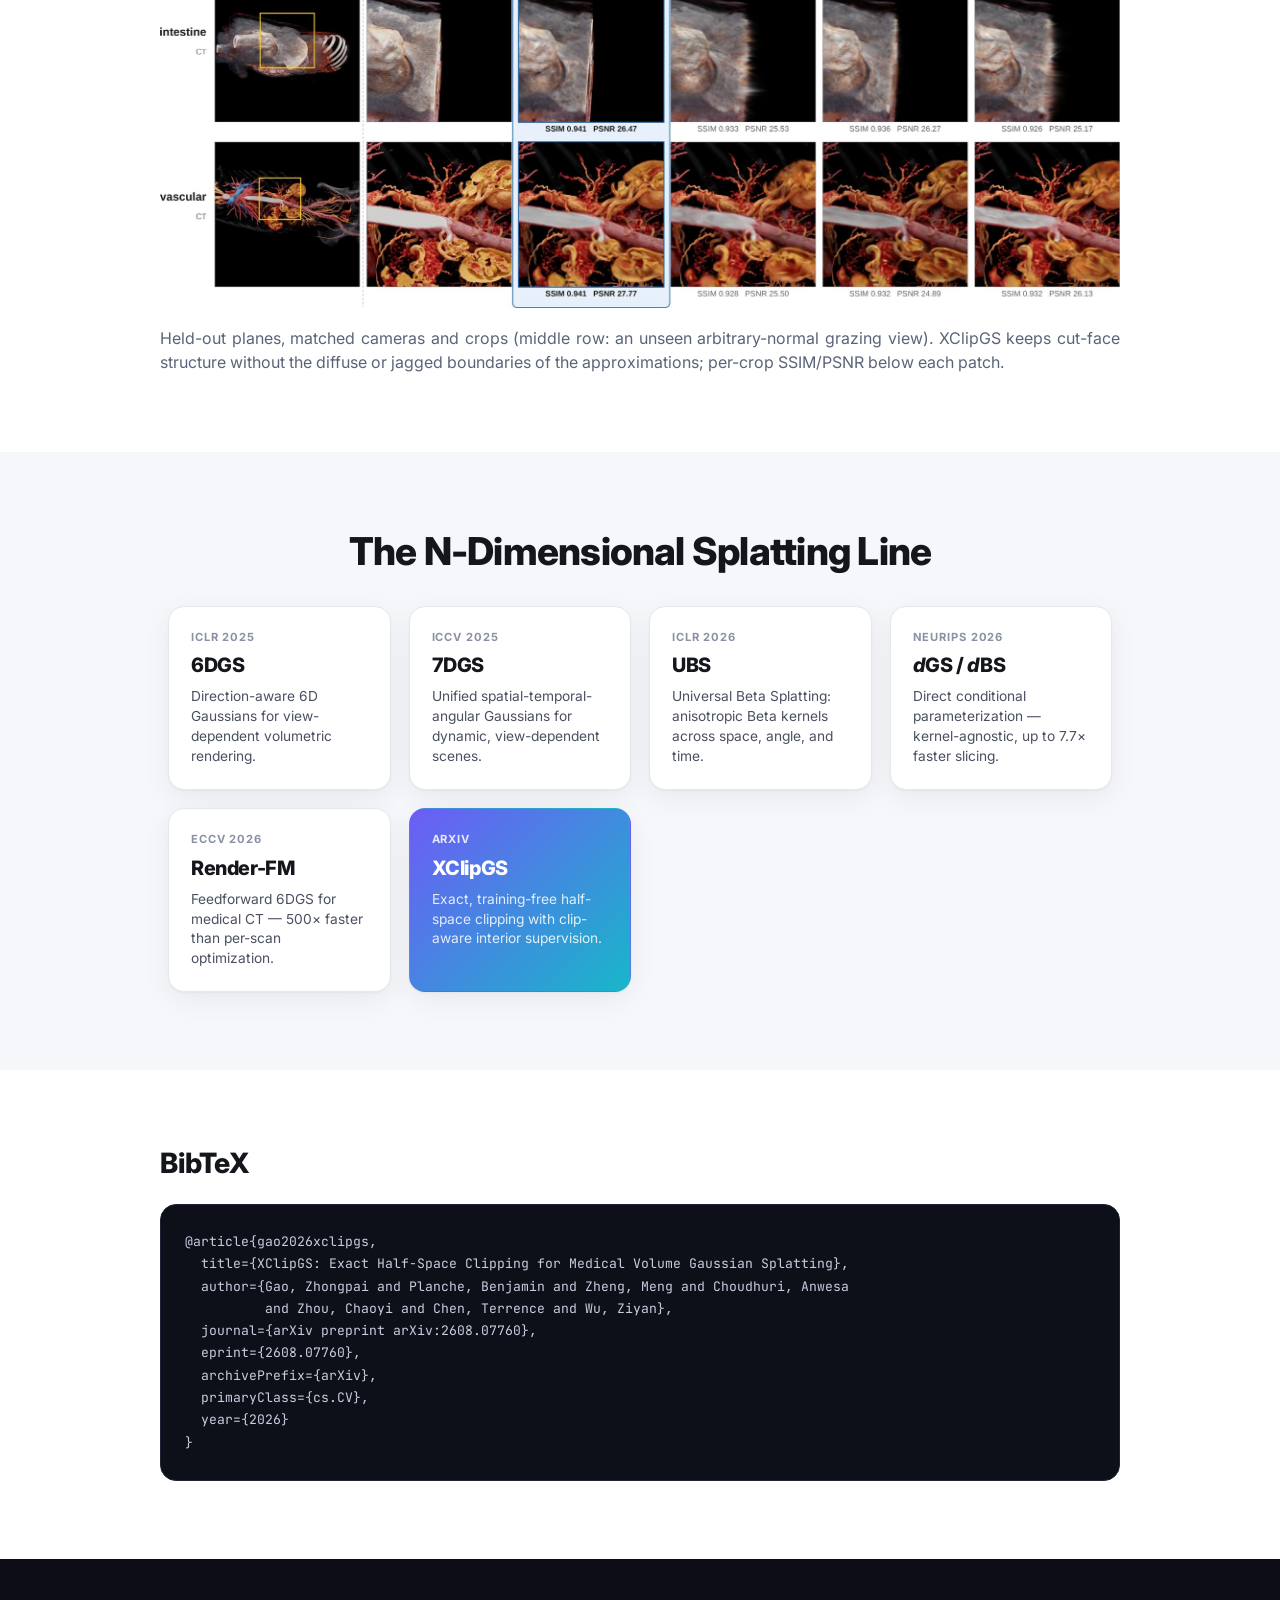
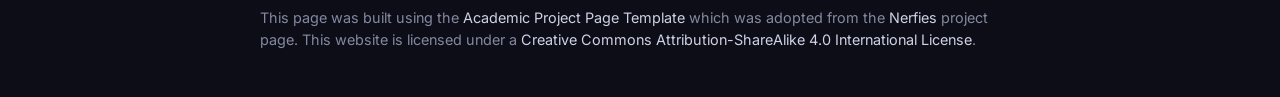
==== commit 058e77ef: "Point dGS / dBS links at its own page (NeurIPS 2026) Co-Authored-By: Claude Opus 5.5 <noreply@anthro" ====
--- a/index.html
+++ b/index.html
@@ -78,7 +78,7 @@
         <a href="https://gaozhongpai.github.io/6dgs/">6DGS</a>
         <a href="https://gaozhongpai.github.io/7dgs/">7DGS</a>
         <a href="https://rongliu-leo.github.io/universal-beta-splatting/">UBS</a>
-        <a href="https://gaozhongpai.github.io/ndsplat/">dGS / dBS</a>
+        <a href="https://gaozhongpai.github.io/dgs/">dGS / dBS</a>
         <a href="https://gaozhongpai.github.io/renderfm/">Render-FM</a>
         <a href="https://gaozhongpai.github.io/XClipGS/" class="current">XClipGS</a>
       </nav>
@@ -398,8 +398,8 @@
           <span class="nd-rel-name">UBS</span>
           <span class="nd-rel-desc">Universal Beta Splatting: anisotropic Beta kernels across space, angle, and time.</span>
         </a>
-        <a class="nd-rel" href="https://gaozhongpai.github.io/ndsplat/">
-          <span class="nd-rel-venue">Latest</span>
+        <a class="nd-rel" href="https://gaozhongpai.github.io/dgs/">
+          <span class="nd-rel-venue">NeurIPS 2026</span>
           <span class="nd-rel-name"><em class="tight">d</em>GS / <em class="tight">d</em>BS</span>
           <span class="nd-rel-desc">Direct conditional parameterization &mdash; kernel-agnostic, up to 7.7&times; faster slicing.</span>
         </a>
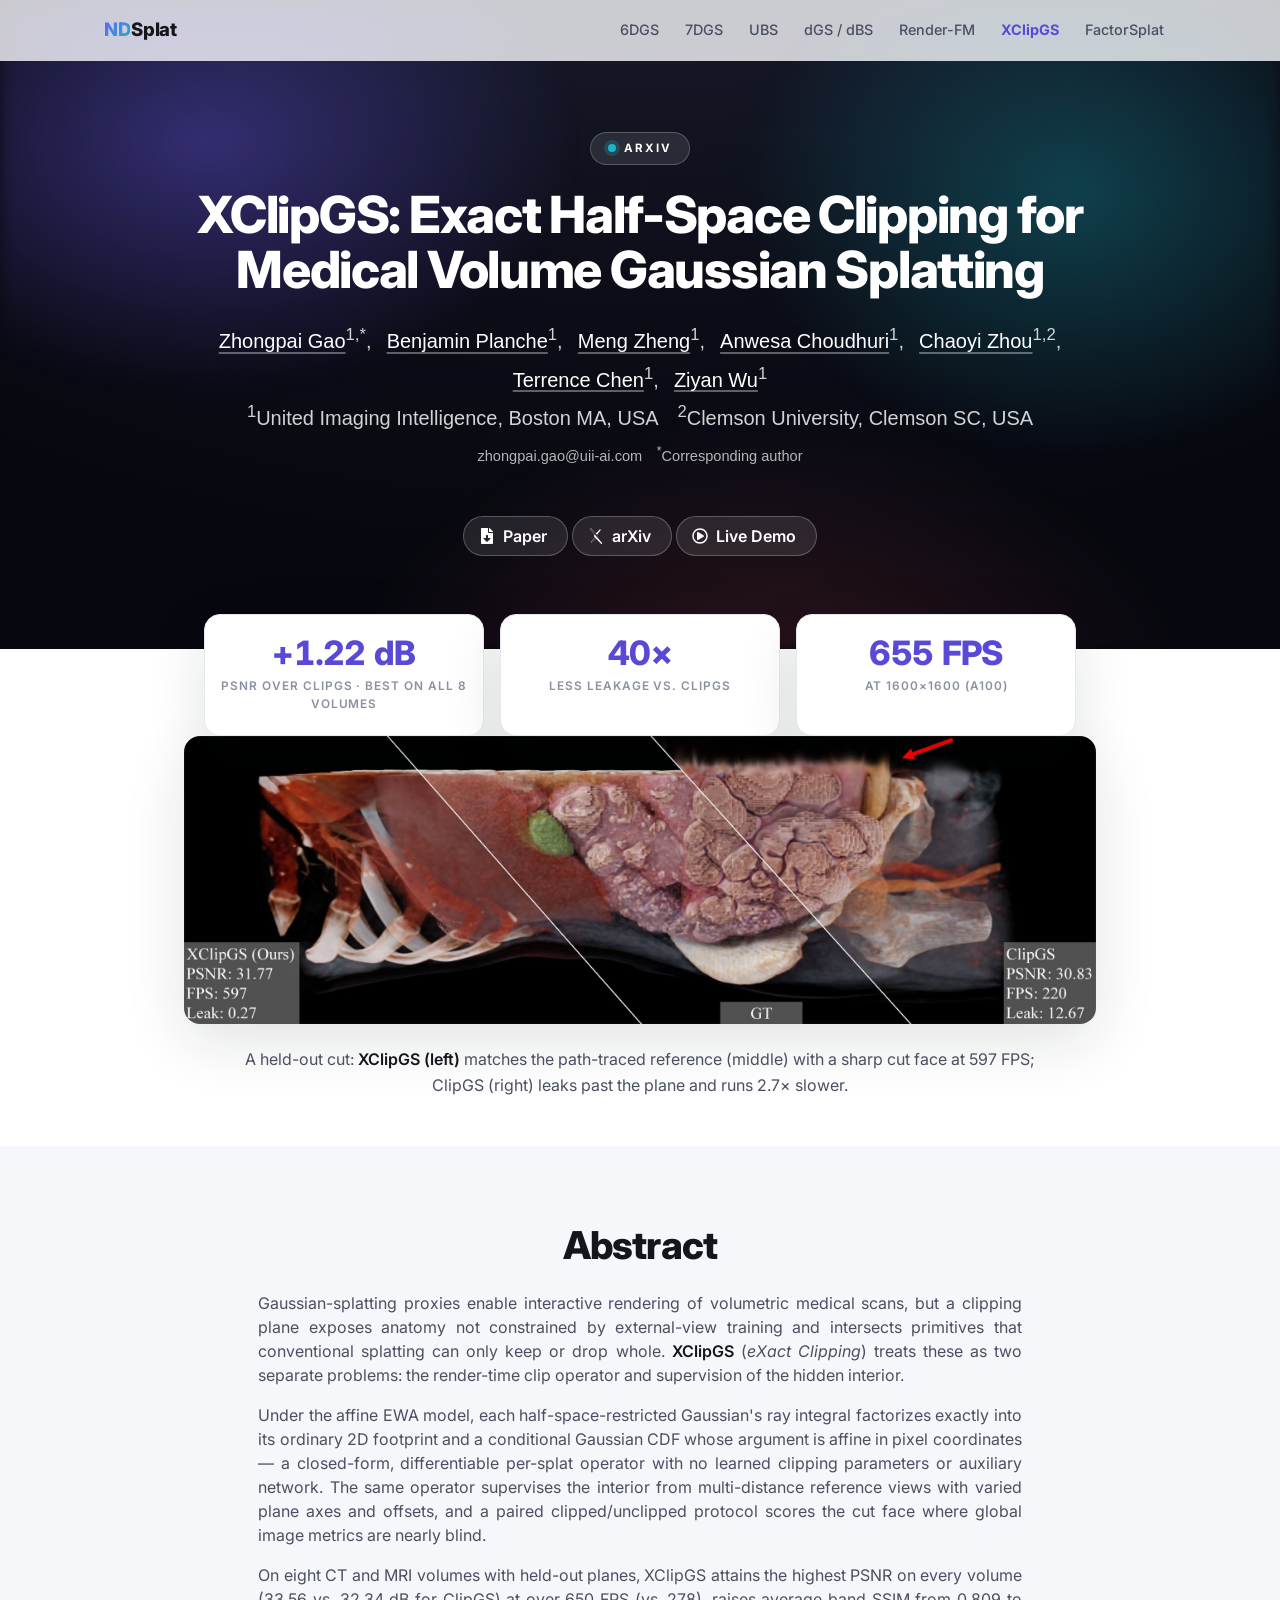
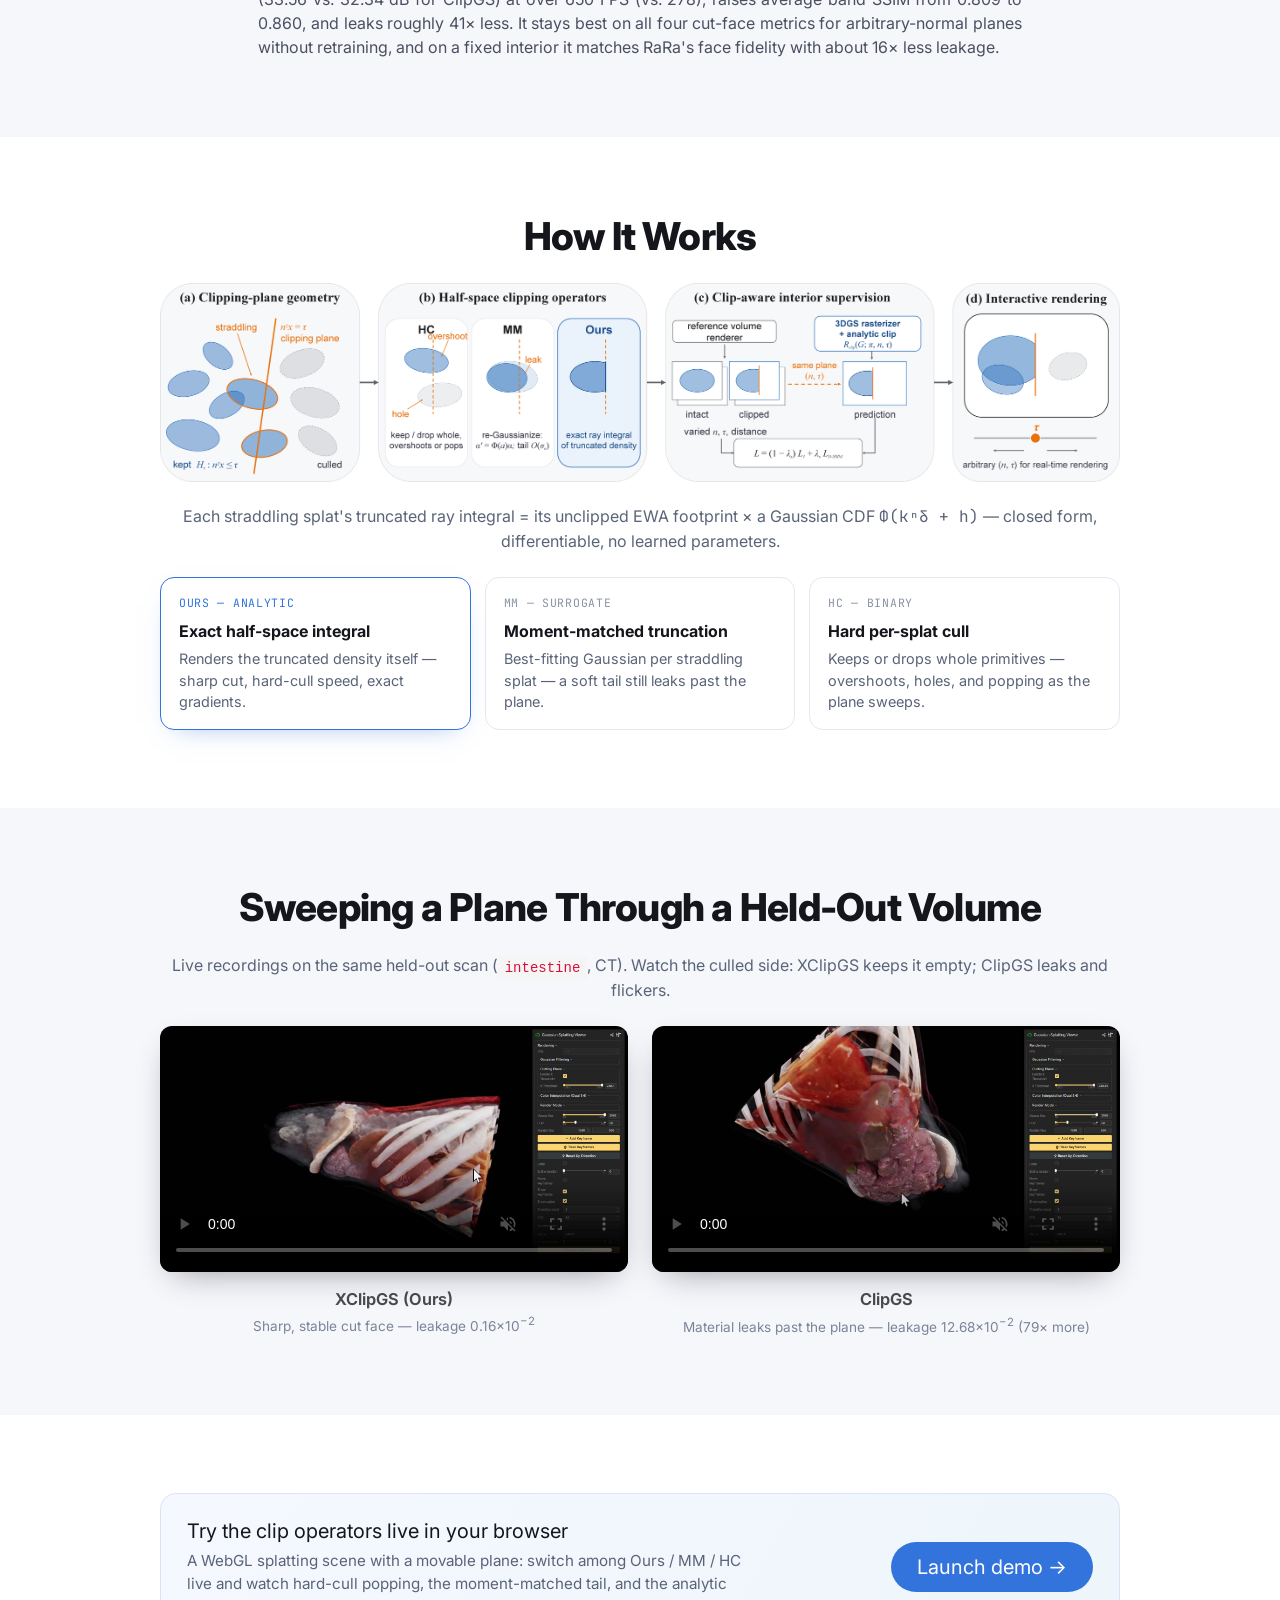
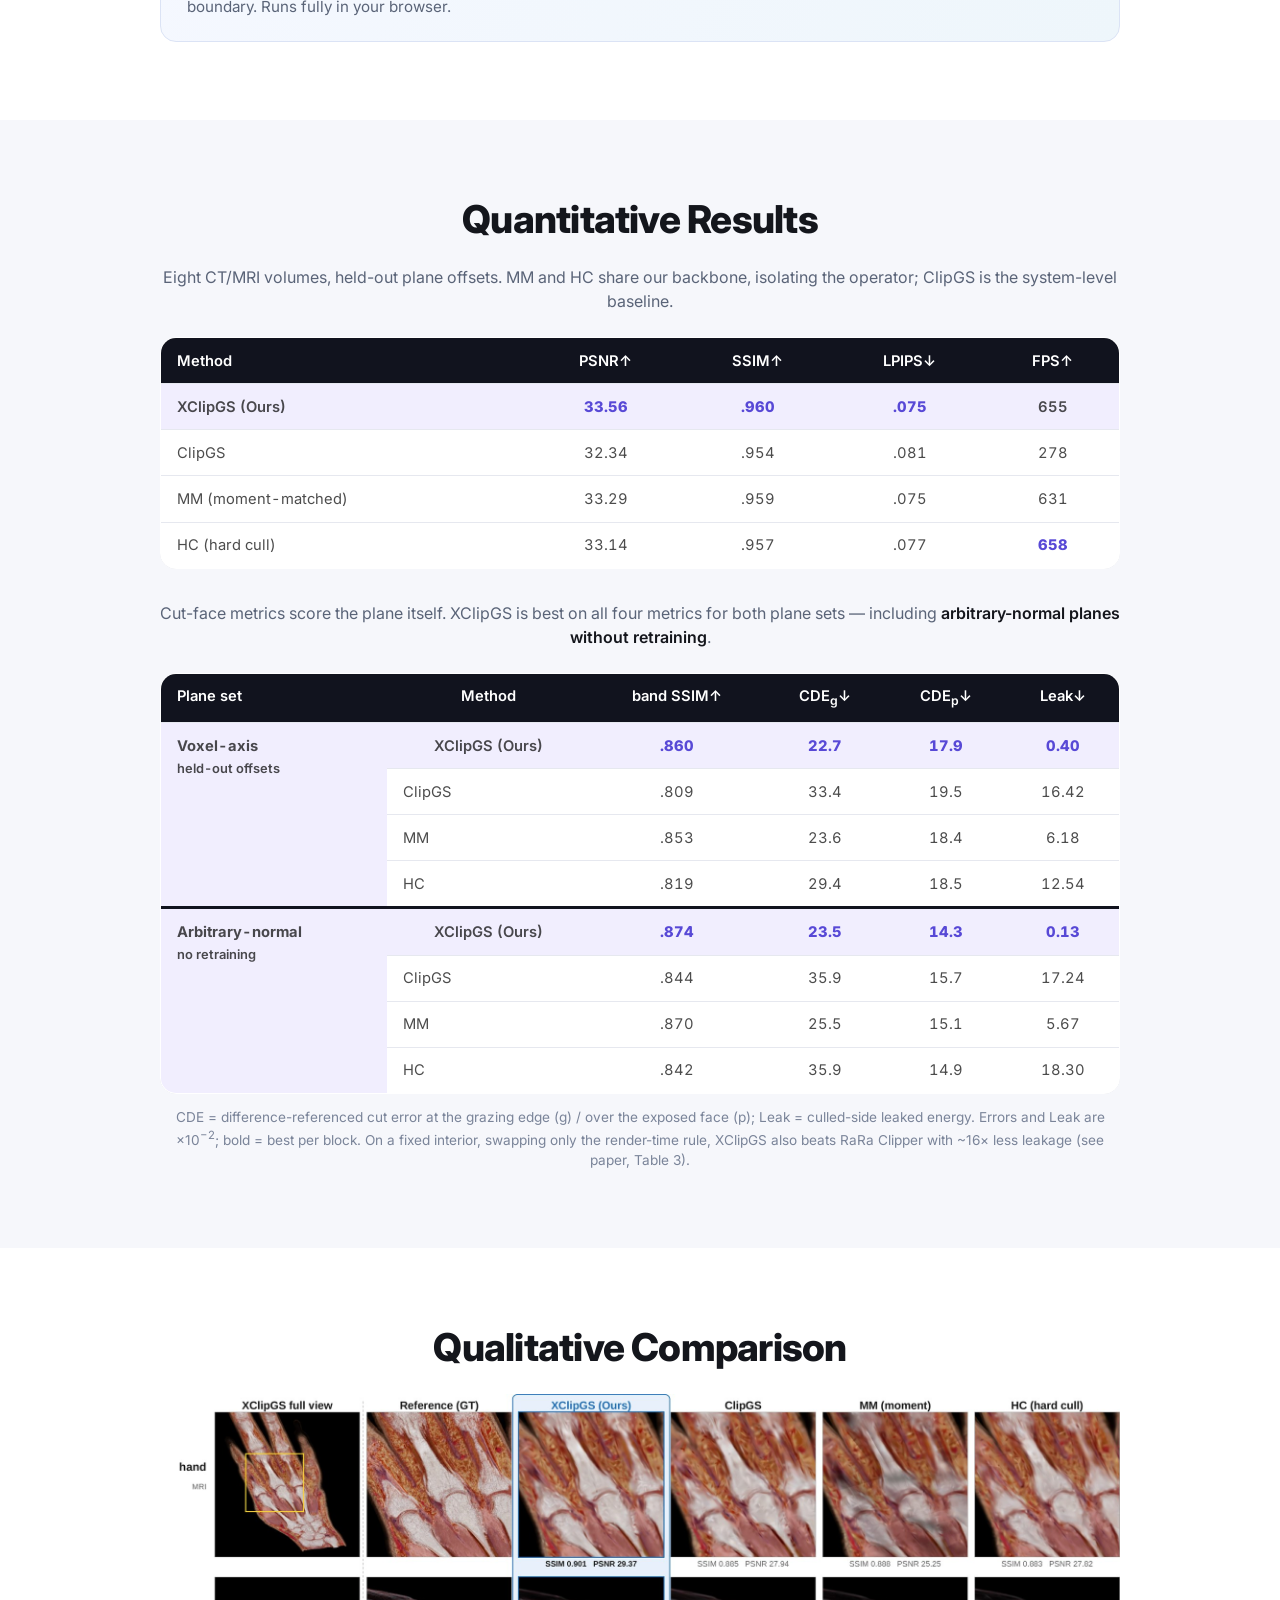
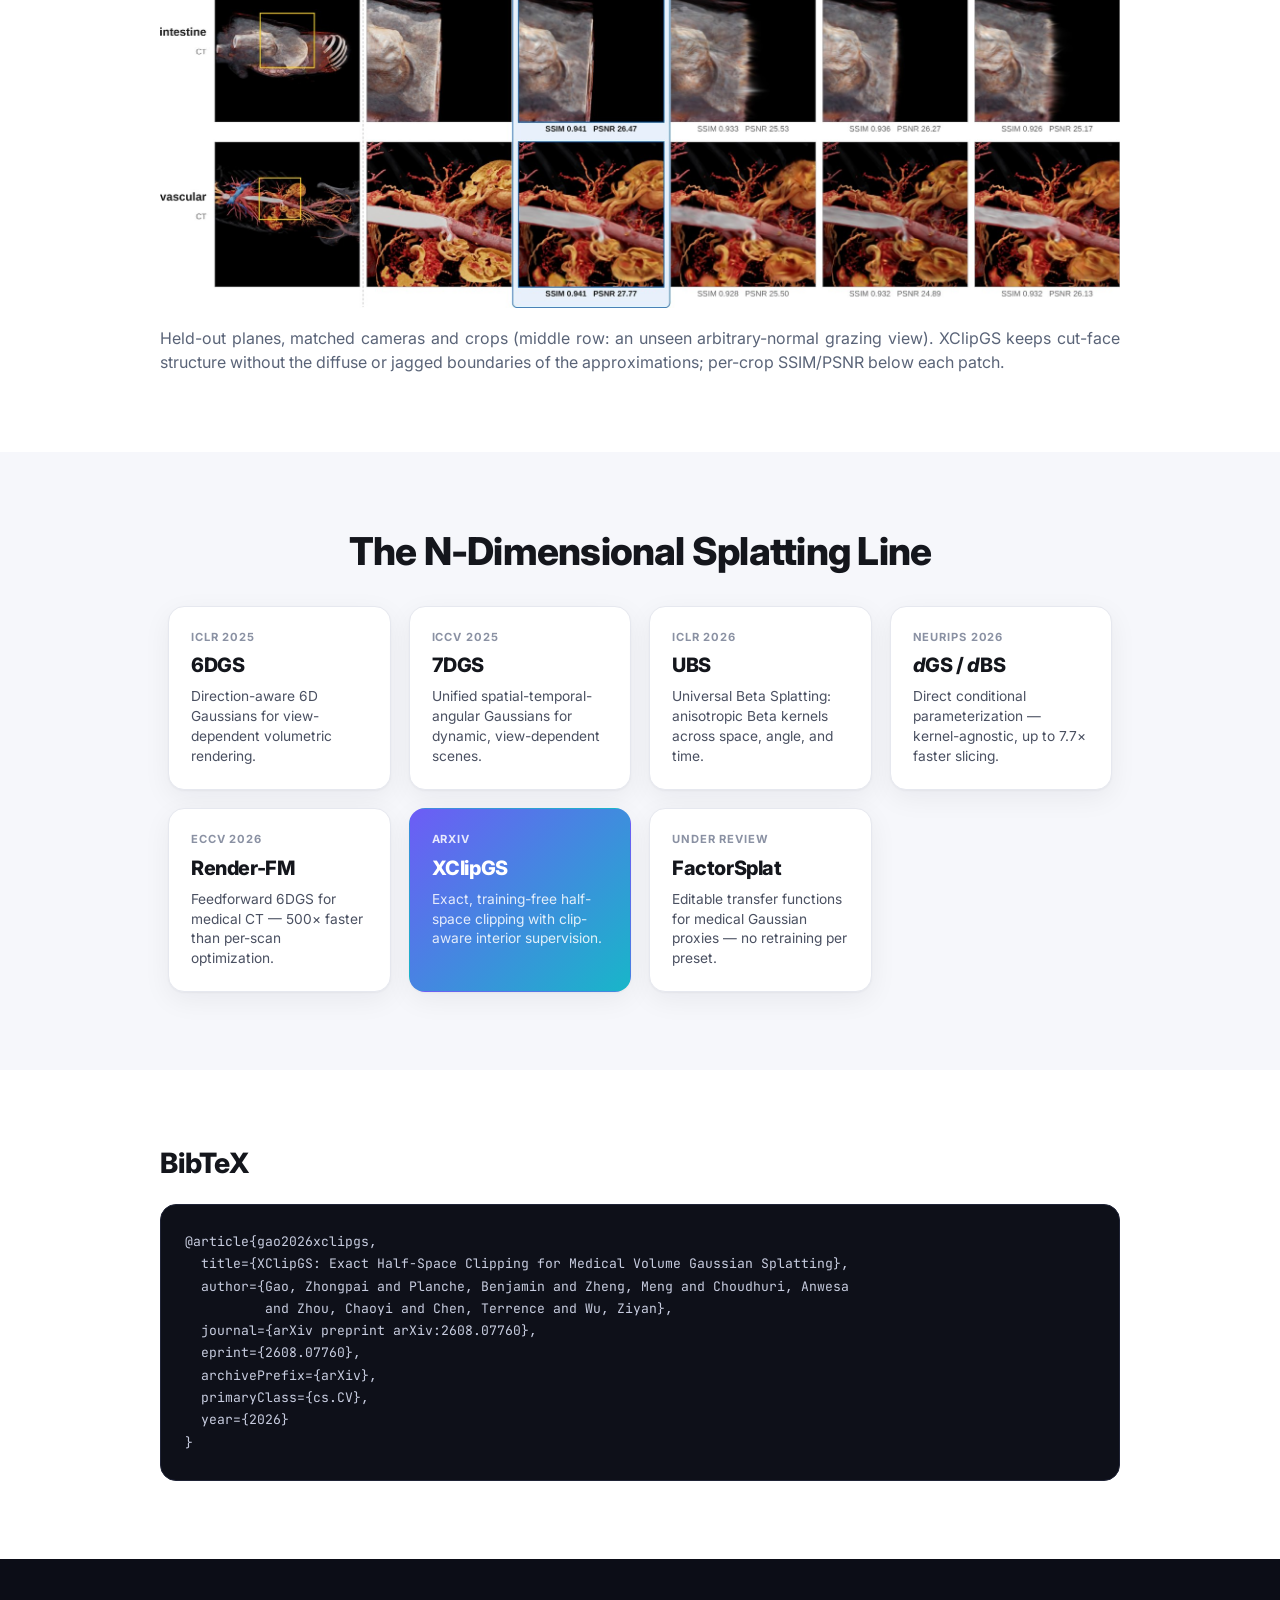
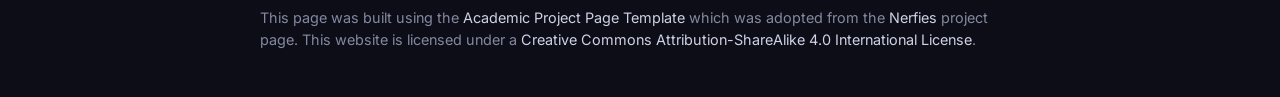
==== commit 837c9186: "Add FactorSplat to the nav and the NDSplat line Co-Authored-By: Claude Opus 5.5 <noreply@anthropic.c" ====
--- a/index.html
+++ b/index.html
@@ -81,6 +81,7 @@
         <a href="https://gaozhongpai.github.io/dgs/">dGS / dBS</a>
         <a href="https://gaozhongpai.github.io/renderfm/">Render-FM</a>
         <a href="https://gaozhongpai.github.io/XClipGS/" class="current">XClipGS</a>
+        <a href="https://gaozhongpai.github.io/FactorSplat/">FactorSplat</a>
       </nav>
       <button class="nd-nav-toggle" id="ndNavToggle" aria-label="Toggle navigation">
         <span></span><span></span><span></span>
@@ -413,6 +414,11 @@
           <span class="nd-rel-name">XClipGS</span>
           <span class="nd-rel-desc">Exact, training-free half-space clipping with clip-aware interior supervision.</span>
         </a>
+        <a class="nd-rel" href="https://gaozhongpai.github.io/FactorSplat/">
+          <span class="nd-rel-venue">Under review</span>
+          <span class="nd-rel-name">FactorSplat</span>
+          <span class="nd-rel-desc">Editable transfer functions for medical Gaussian proxies &mdash; no retraining per preset.</span>
+        </a>
       </div>
     </div>
   </section>
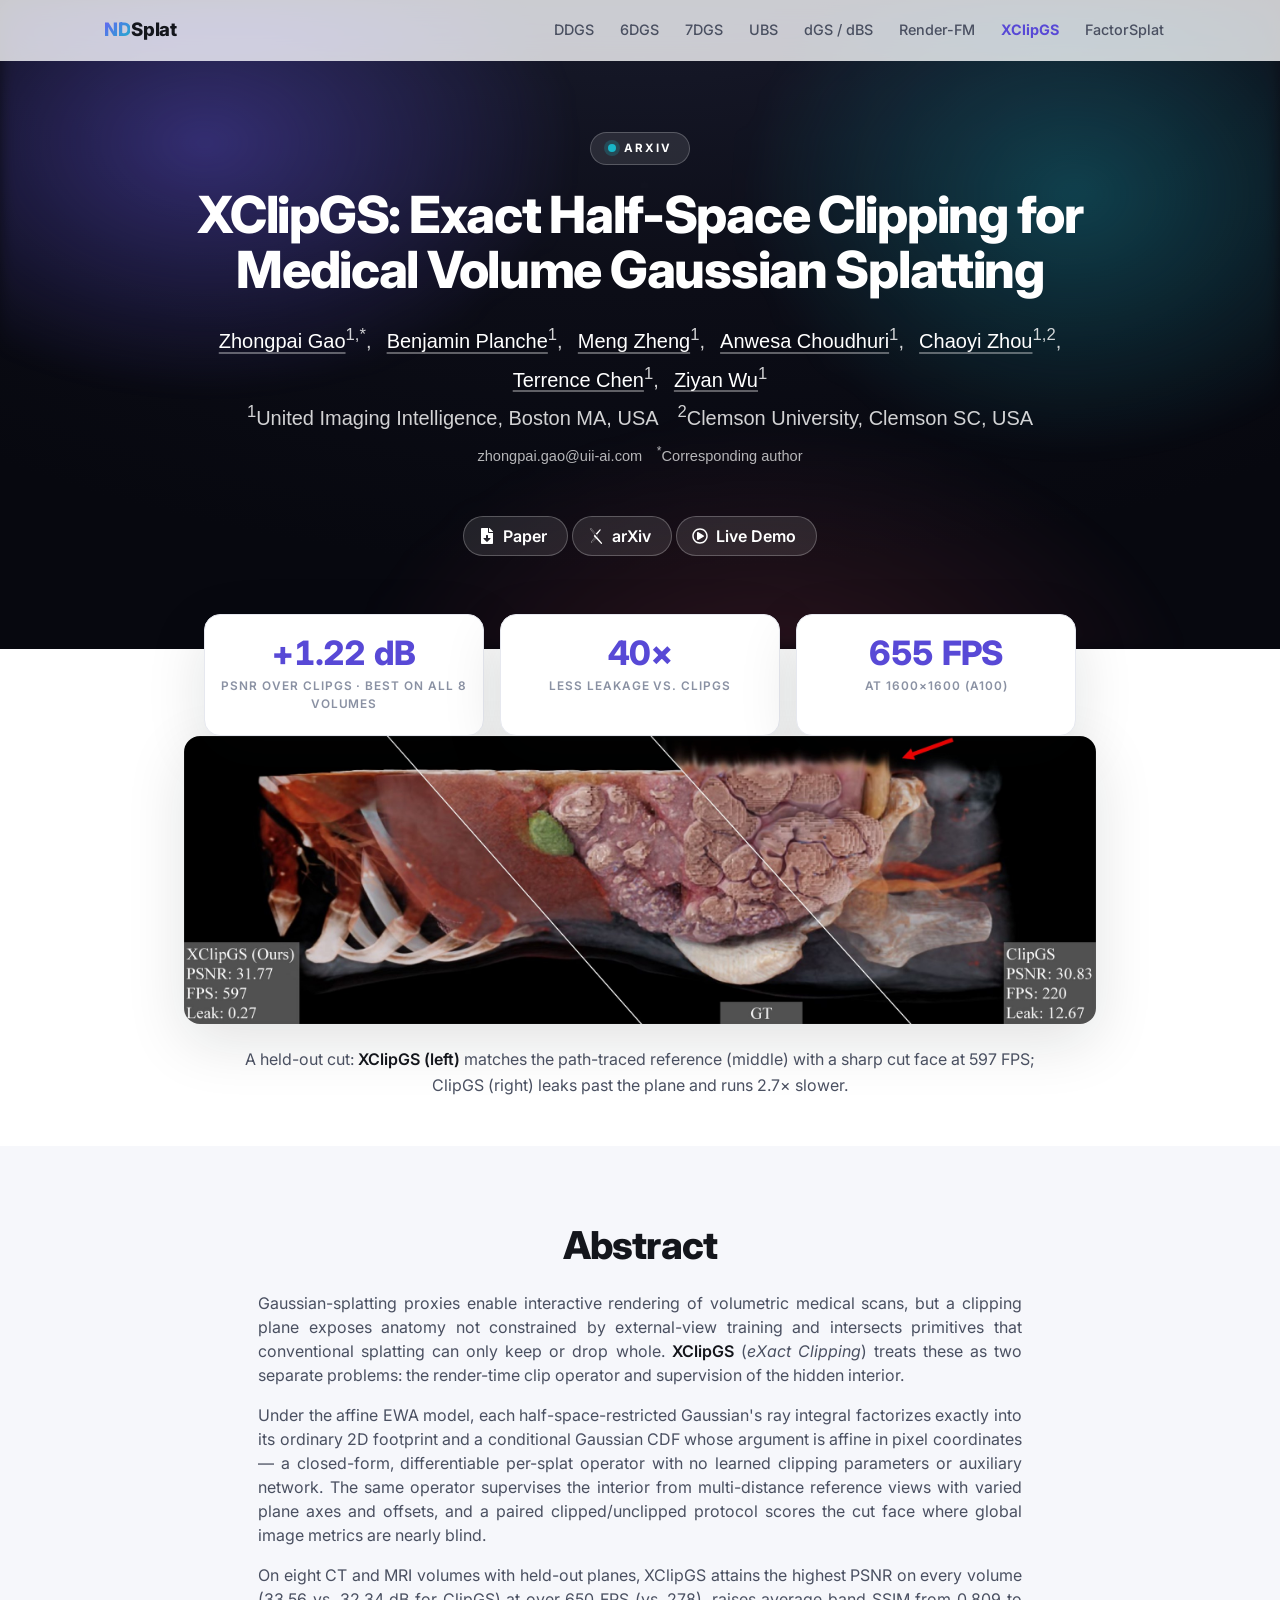
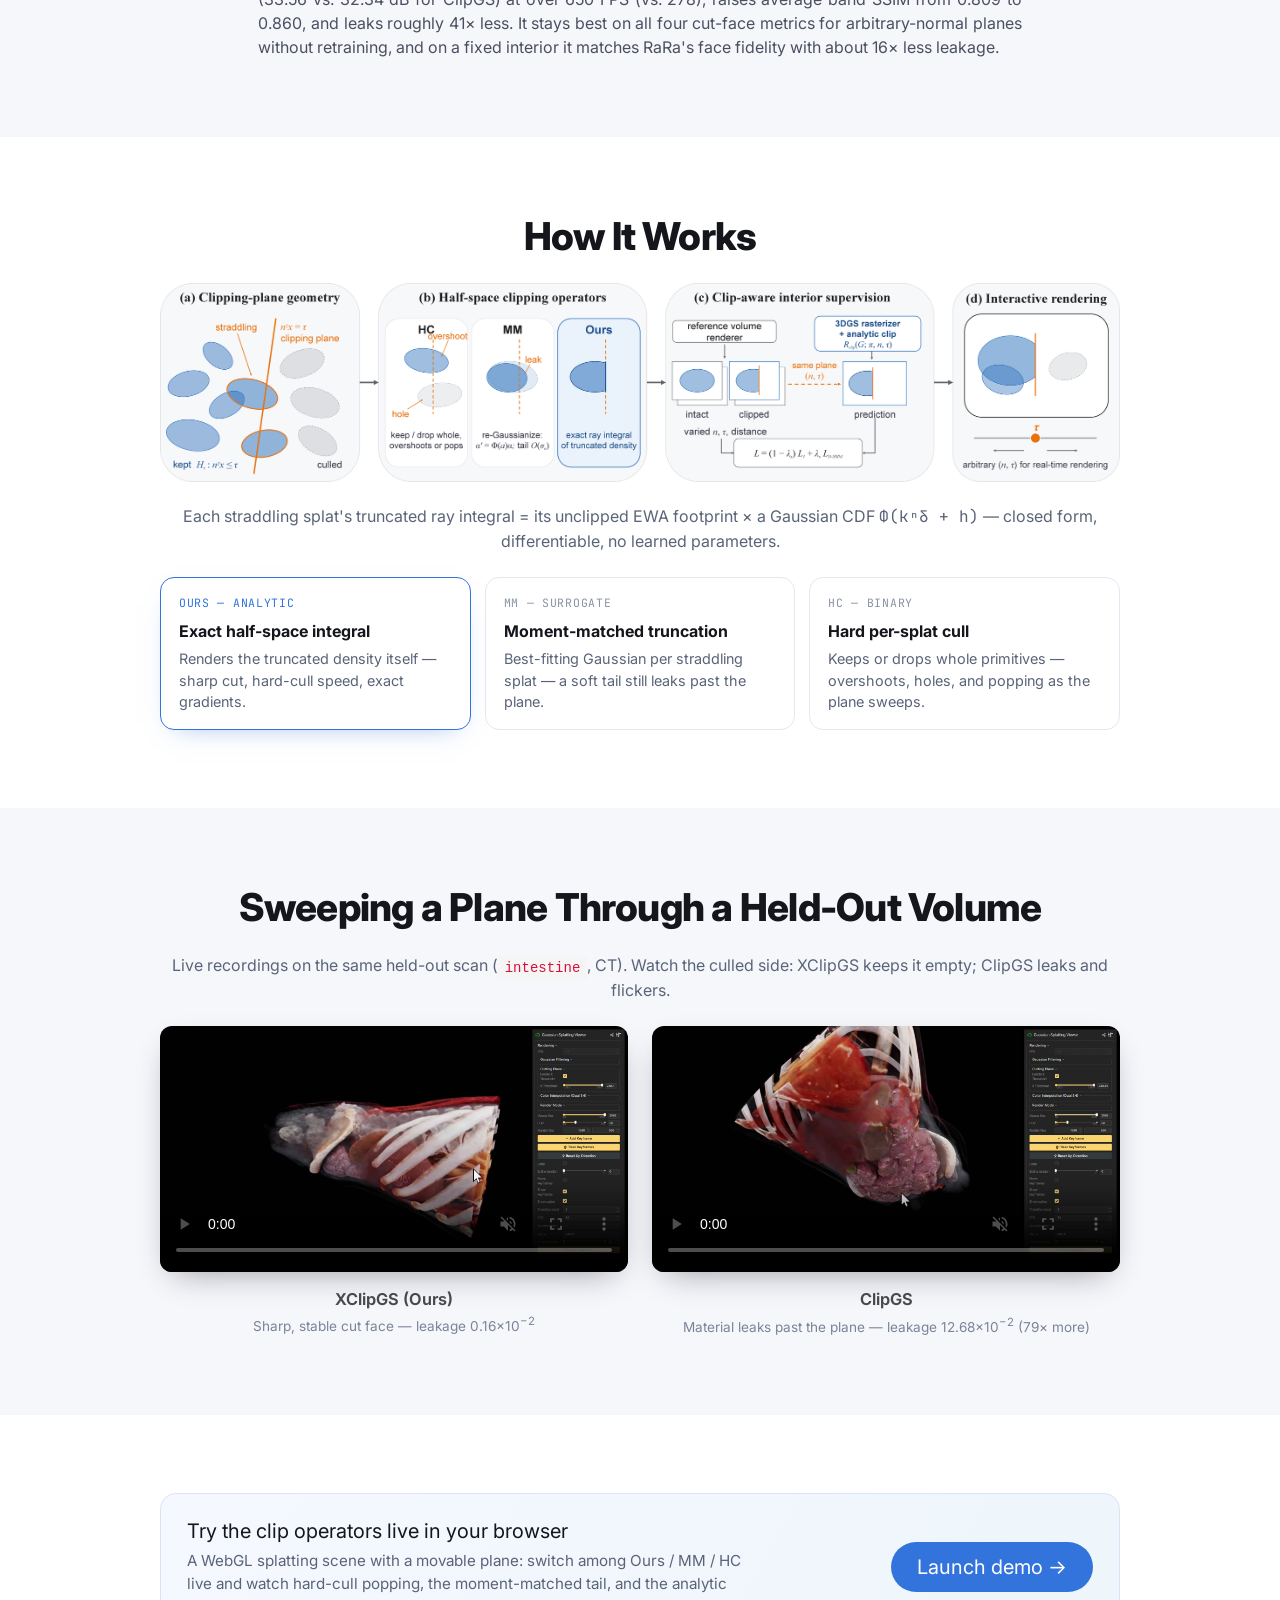
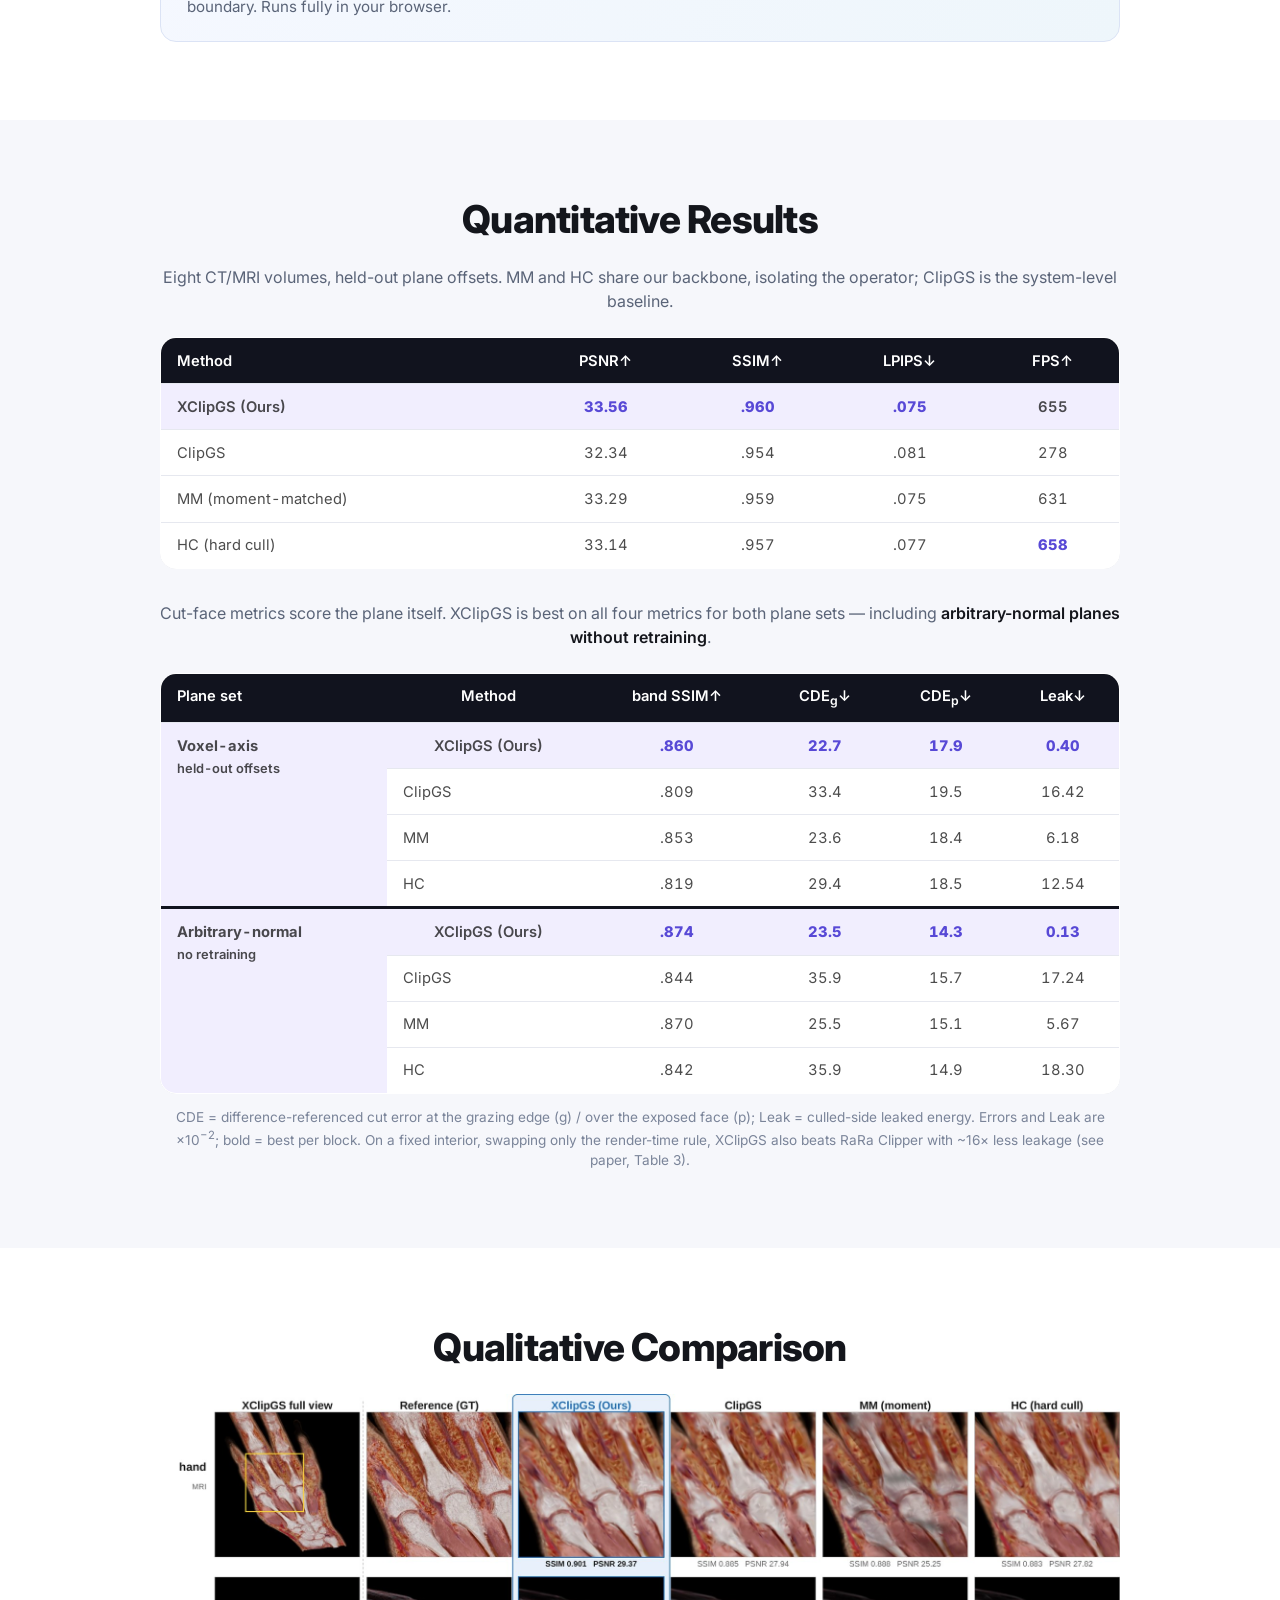
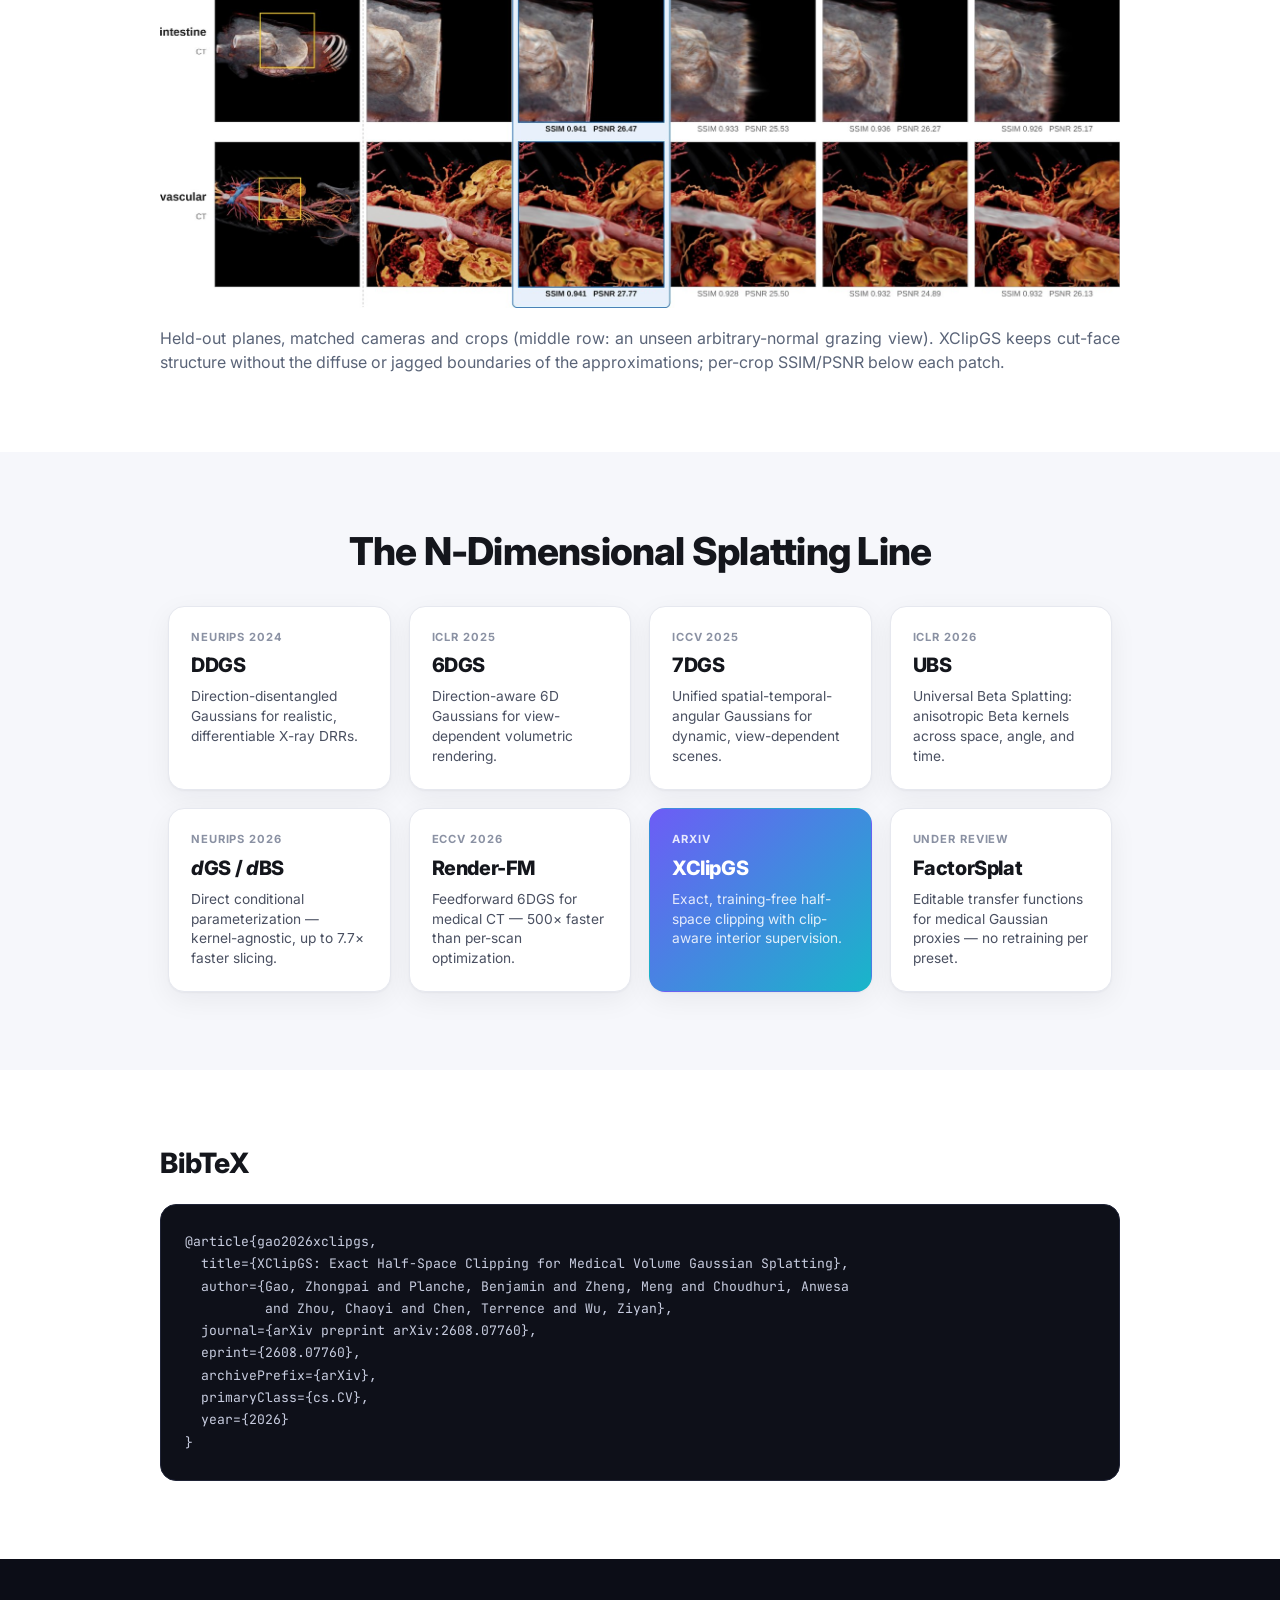
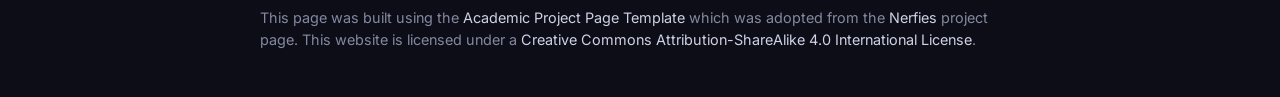
==== commit 6e97b39c: "Add DDGS to the nav and the NDSplat line Co-Authored-By: Claude Opus 5.5 <noreply@anthropic.com>" ====
--- a/index.html
+++ b/index.html
@@ -75,6 +75,7 @@
     <div class="nd-nav-inner">
       <a class="nd-brand" href="https://gaozhongpai.github.io/ndsplat/"><span class="mk">ND</span>Splat</a>
       <nav class="nd-nav-links">
+        <a href="https://gaozhongpai.github.io/ddgs/">DDGS</a>
         <a href="https://gaozhongpai.github.io/6dgs/">6DGS</a>
         <a href="https://gaozhongpai.github.io/7dgs/">7DGS</a>
         <a href="https://rongliu-leo.github.io/universal-beta-splatting/">UBS</a>
@@ -384,6 +385,11 @@
     <div class="container is-max-desktop">
       <h2 class="title is-3 has-text-centered" style="margin-bottom: 2rem;">The N-Dimensional Splatting Line</h2>
       <div class="nd-related-grid">
+        <a class="nd-rel" href="https://gaozhongpai.github.io/ddgs/">
+          <span class="nd-rel-venue">NeurIPS 2024</span>
+          <span class="nd-rel-name">DDGS</span>
+          <span class="nd-rel-desc">Direction-disentangled Gaussians for realistic, differentiable X-ray DRRs.</span>
+        </a>
         <a class="nd-rel" href="https://gaozhongpai.github.io/6dgs/">
           <span class="nd-rel-venue">ICLR 2025</span>
           <span class="nd-rel-name">6DGS</span>
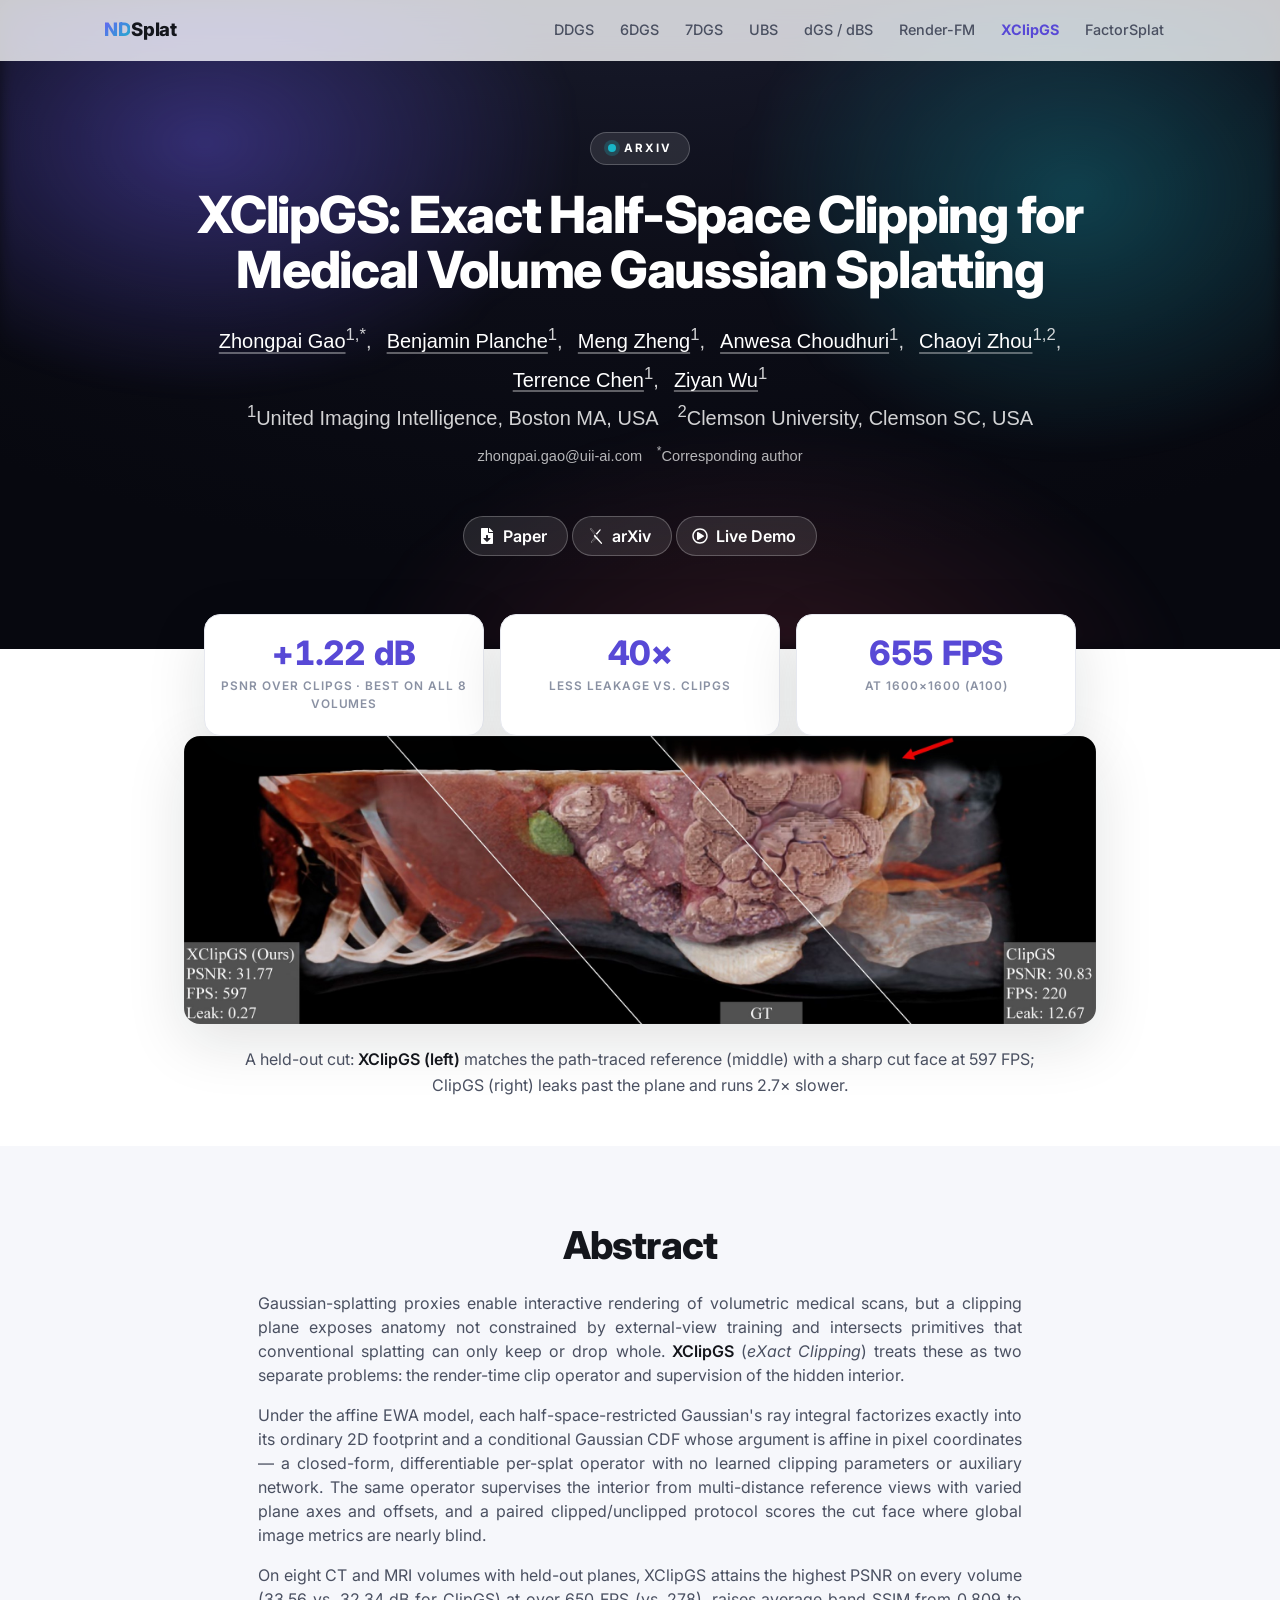
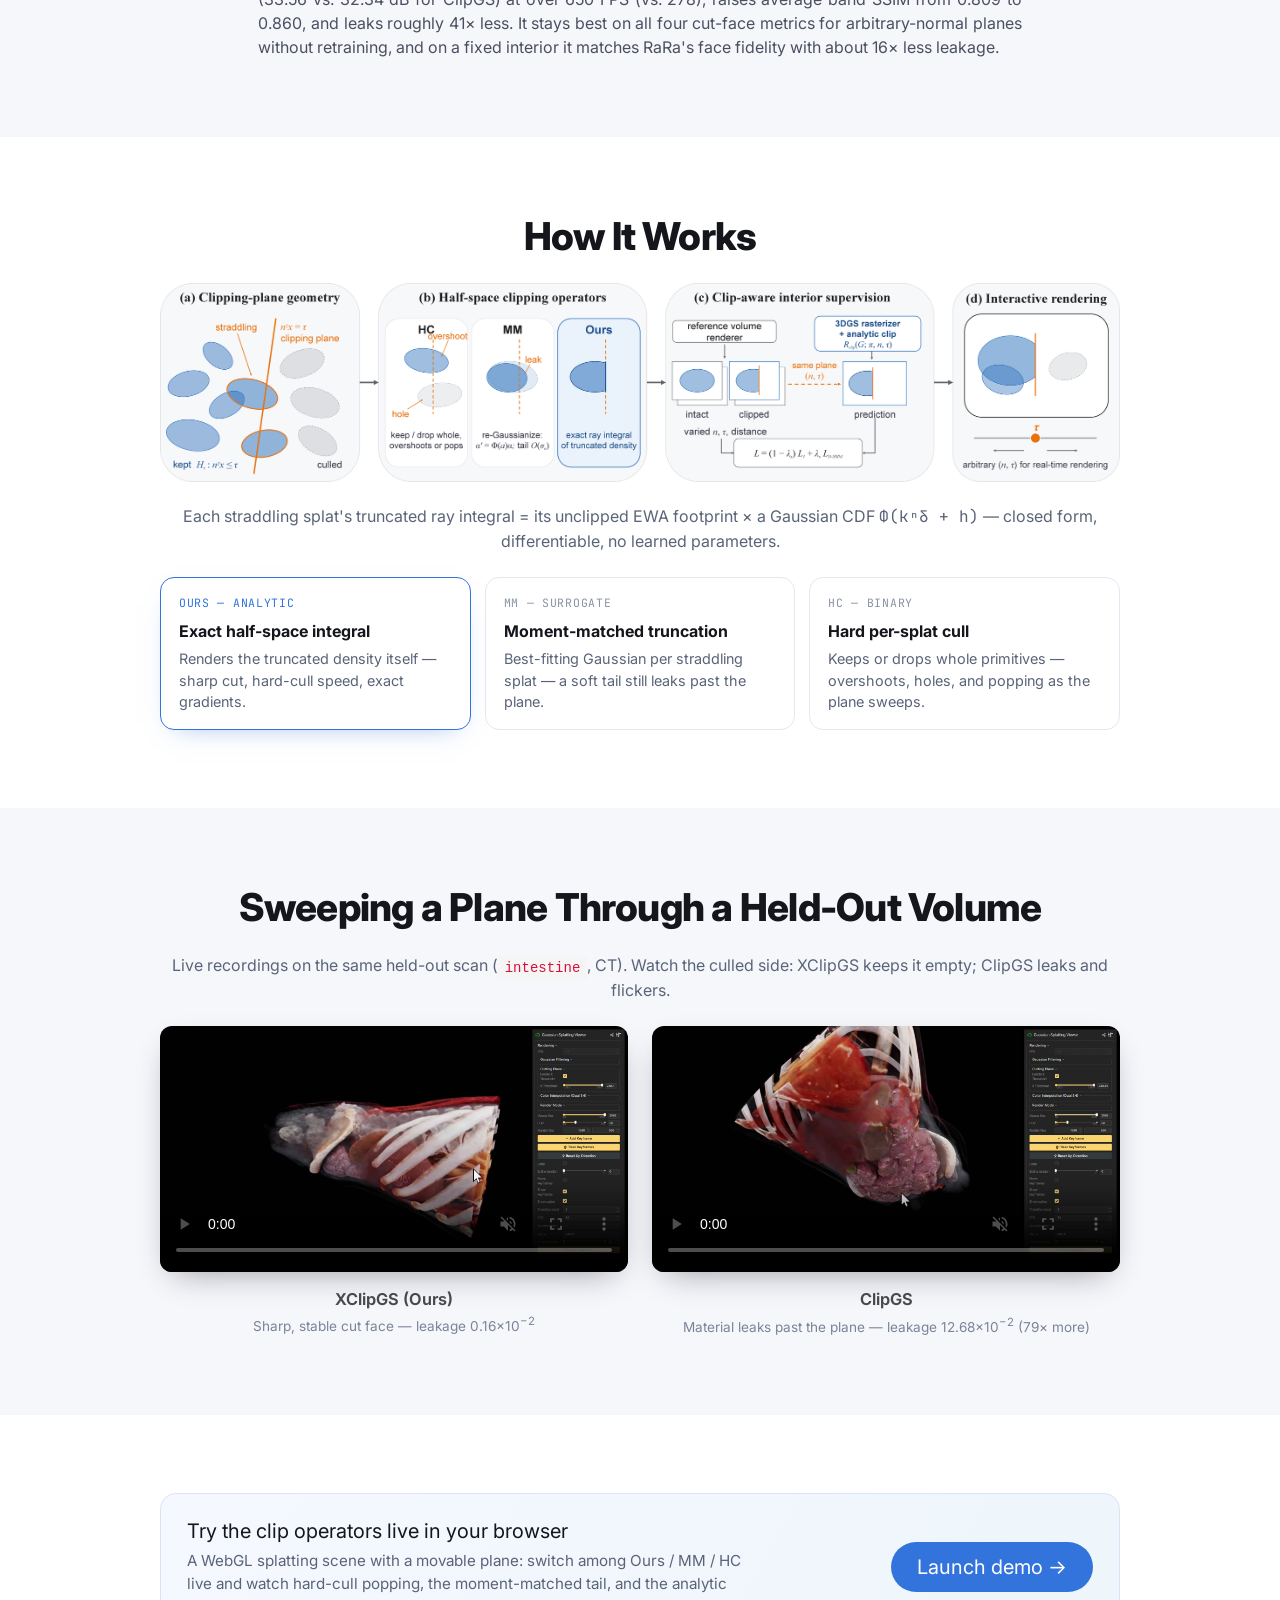
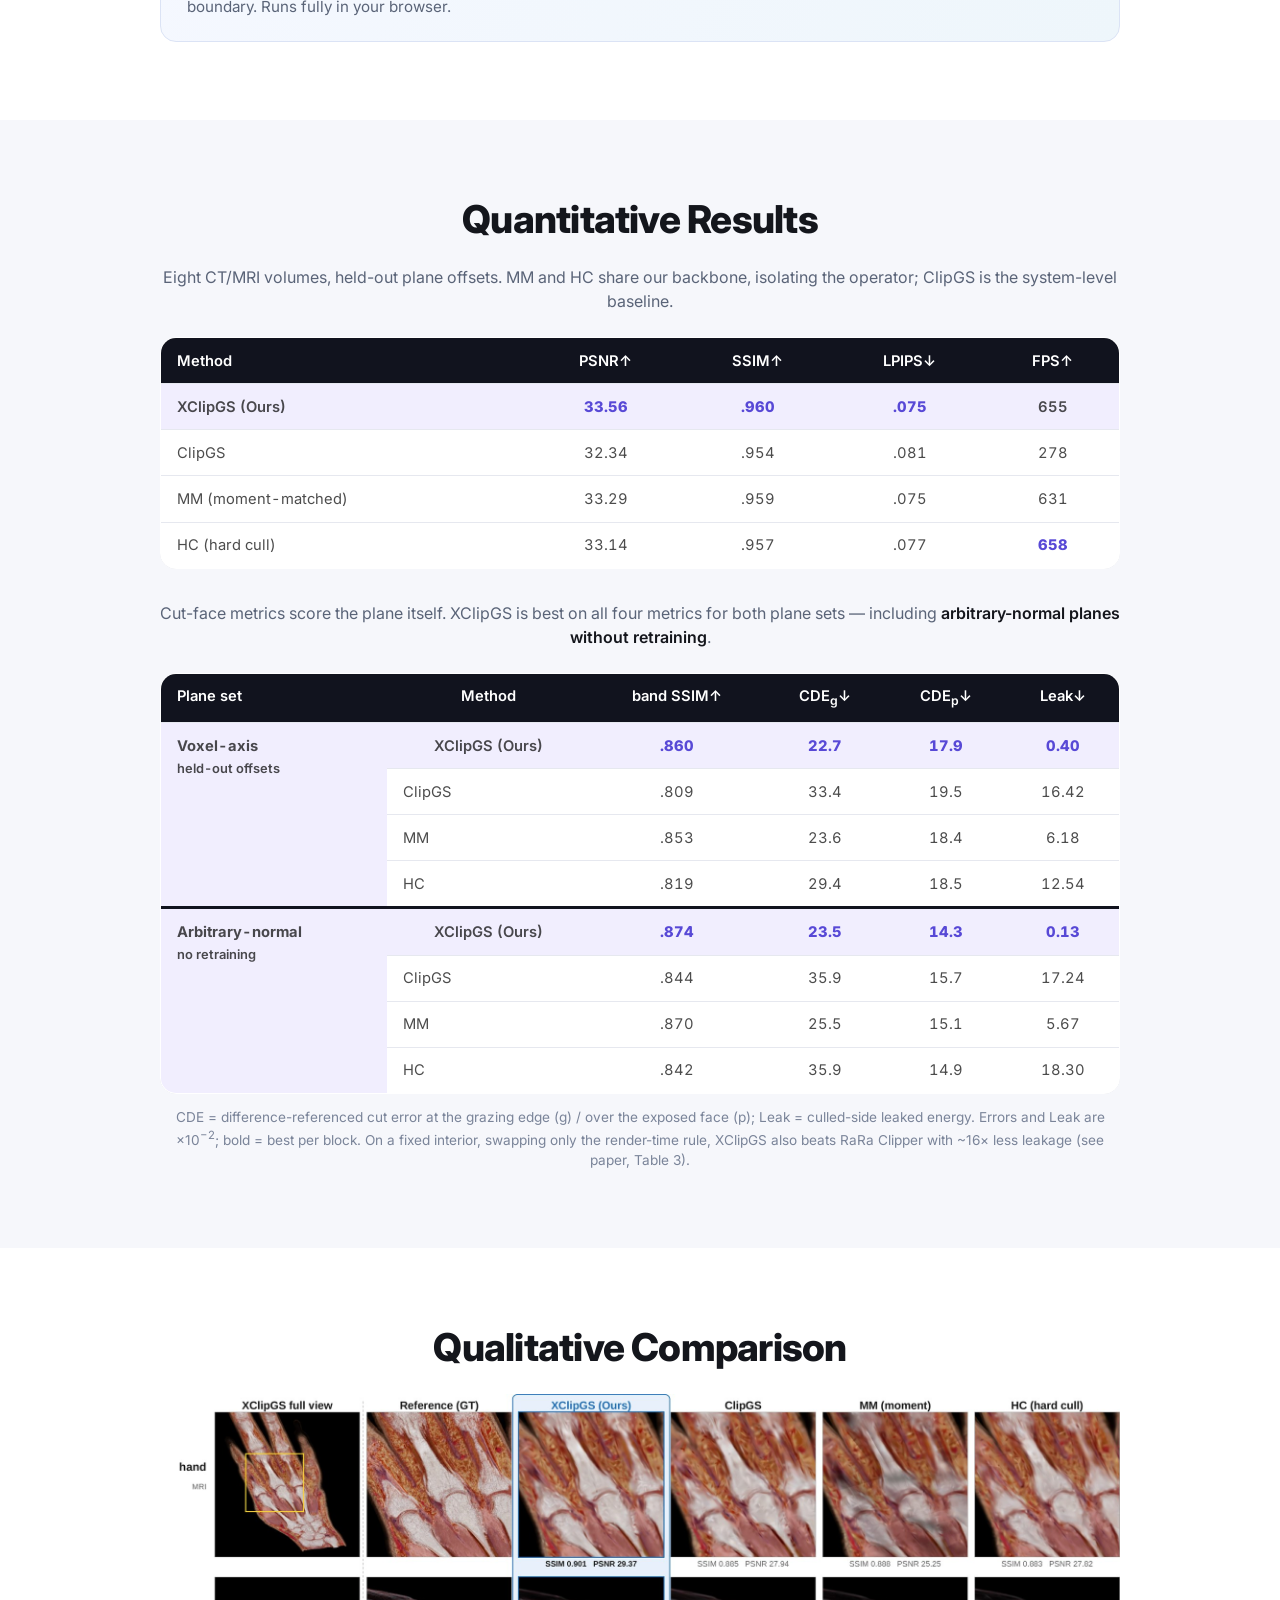
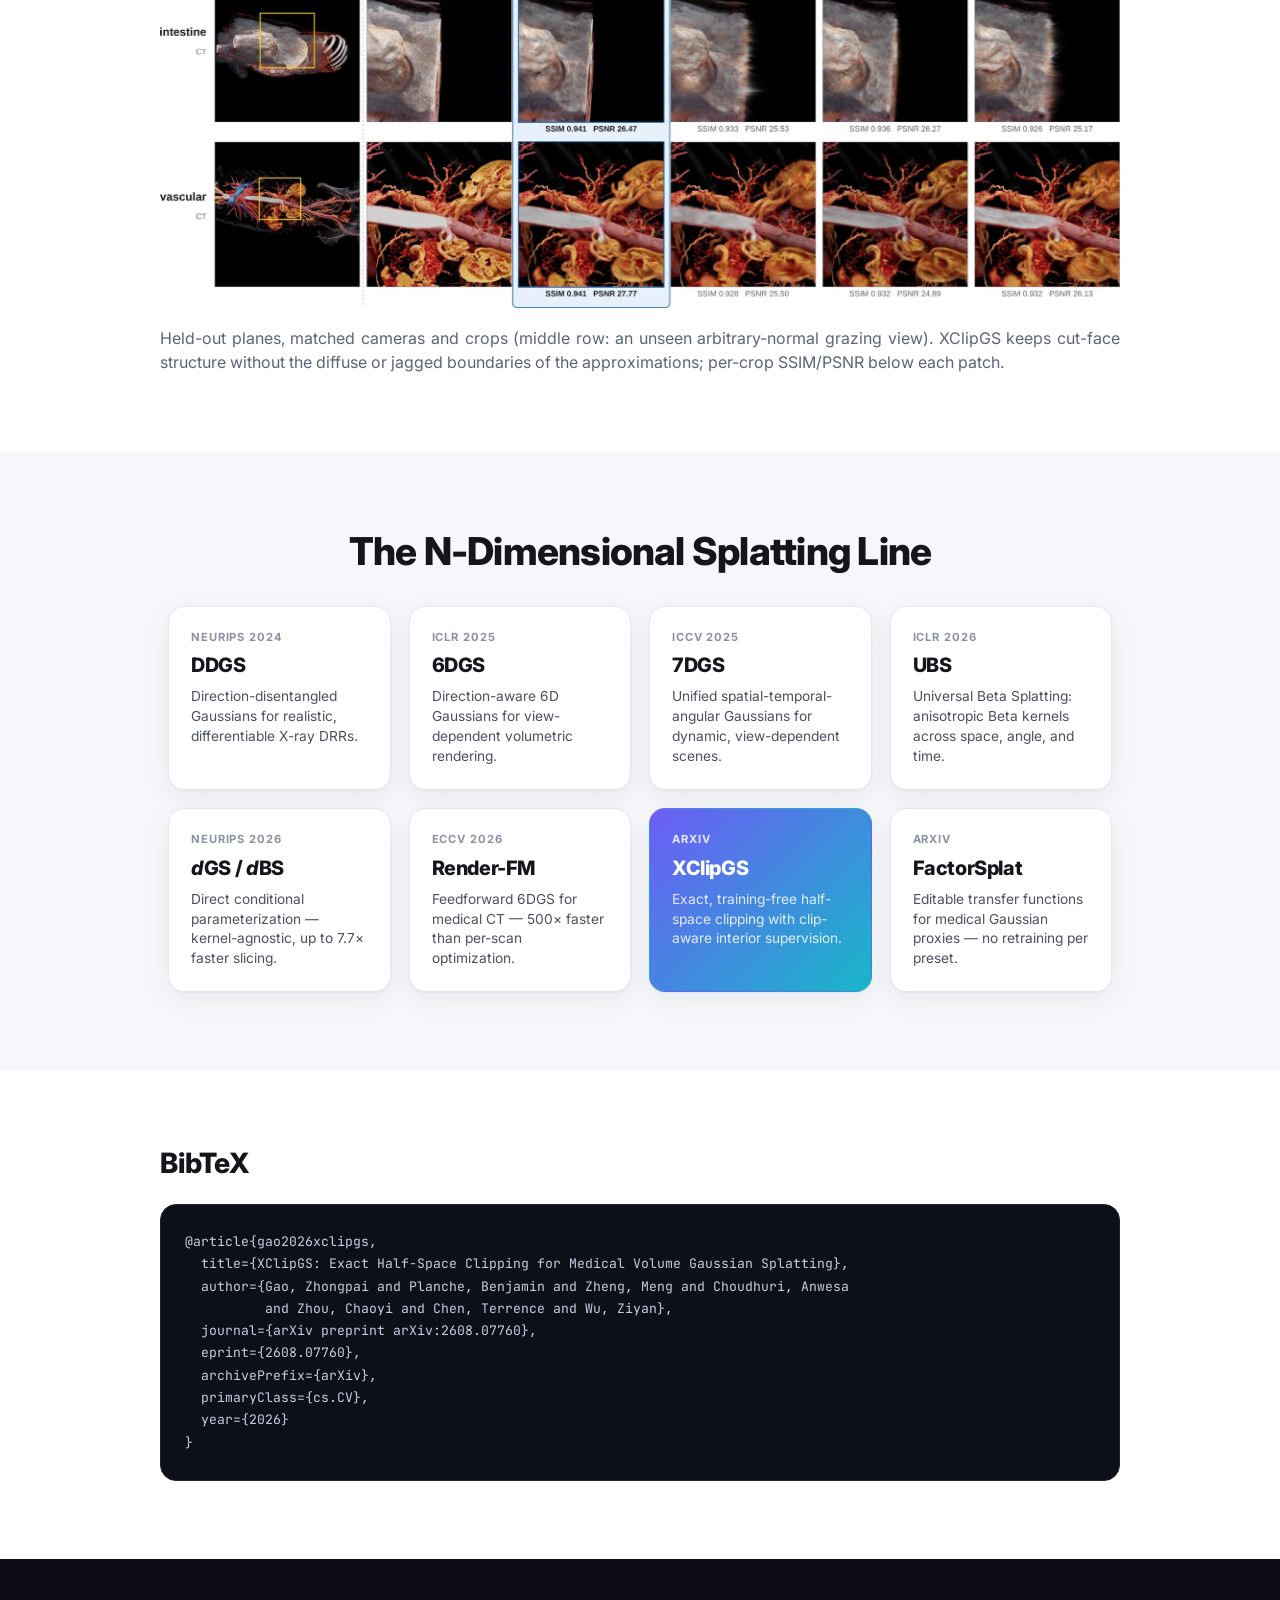
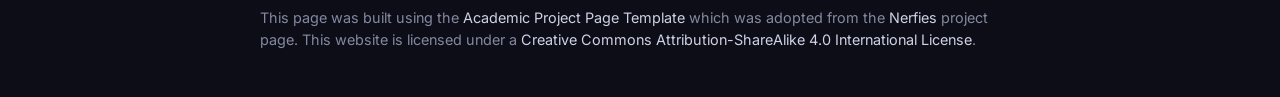
==== commit 695f9aee: "Related work: FactorSplat is now on arXiv Co-Authored-By: Claude Opus 5.5 <noreply@anthropic.com> Cl" ====
--- a/index.html
+++ b/index.html
@@ -421,7 +421,7 @@
           <span class="nd-rel-desc">Exact, training-free half-space clipping with clip-aware interior supervision.</span>
         </a>
         <a class="nd-rel" href="https://gaozhongpai.github.io/FactorSplat/">
-          <span class="nd-rel-venue">Under review</span>
+          <span class="nd-rel-venue">arXiv</span>
           <span class="nd-rel-name">FactorSplat</span>
           <span class="nd-rel-desc">Editable transfer functions for medical Gaussian proxies &mdash; no retraining per preset.</span>
         </a>
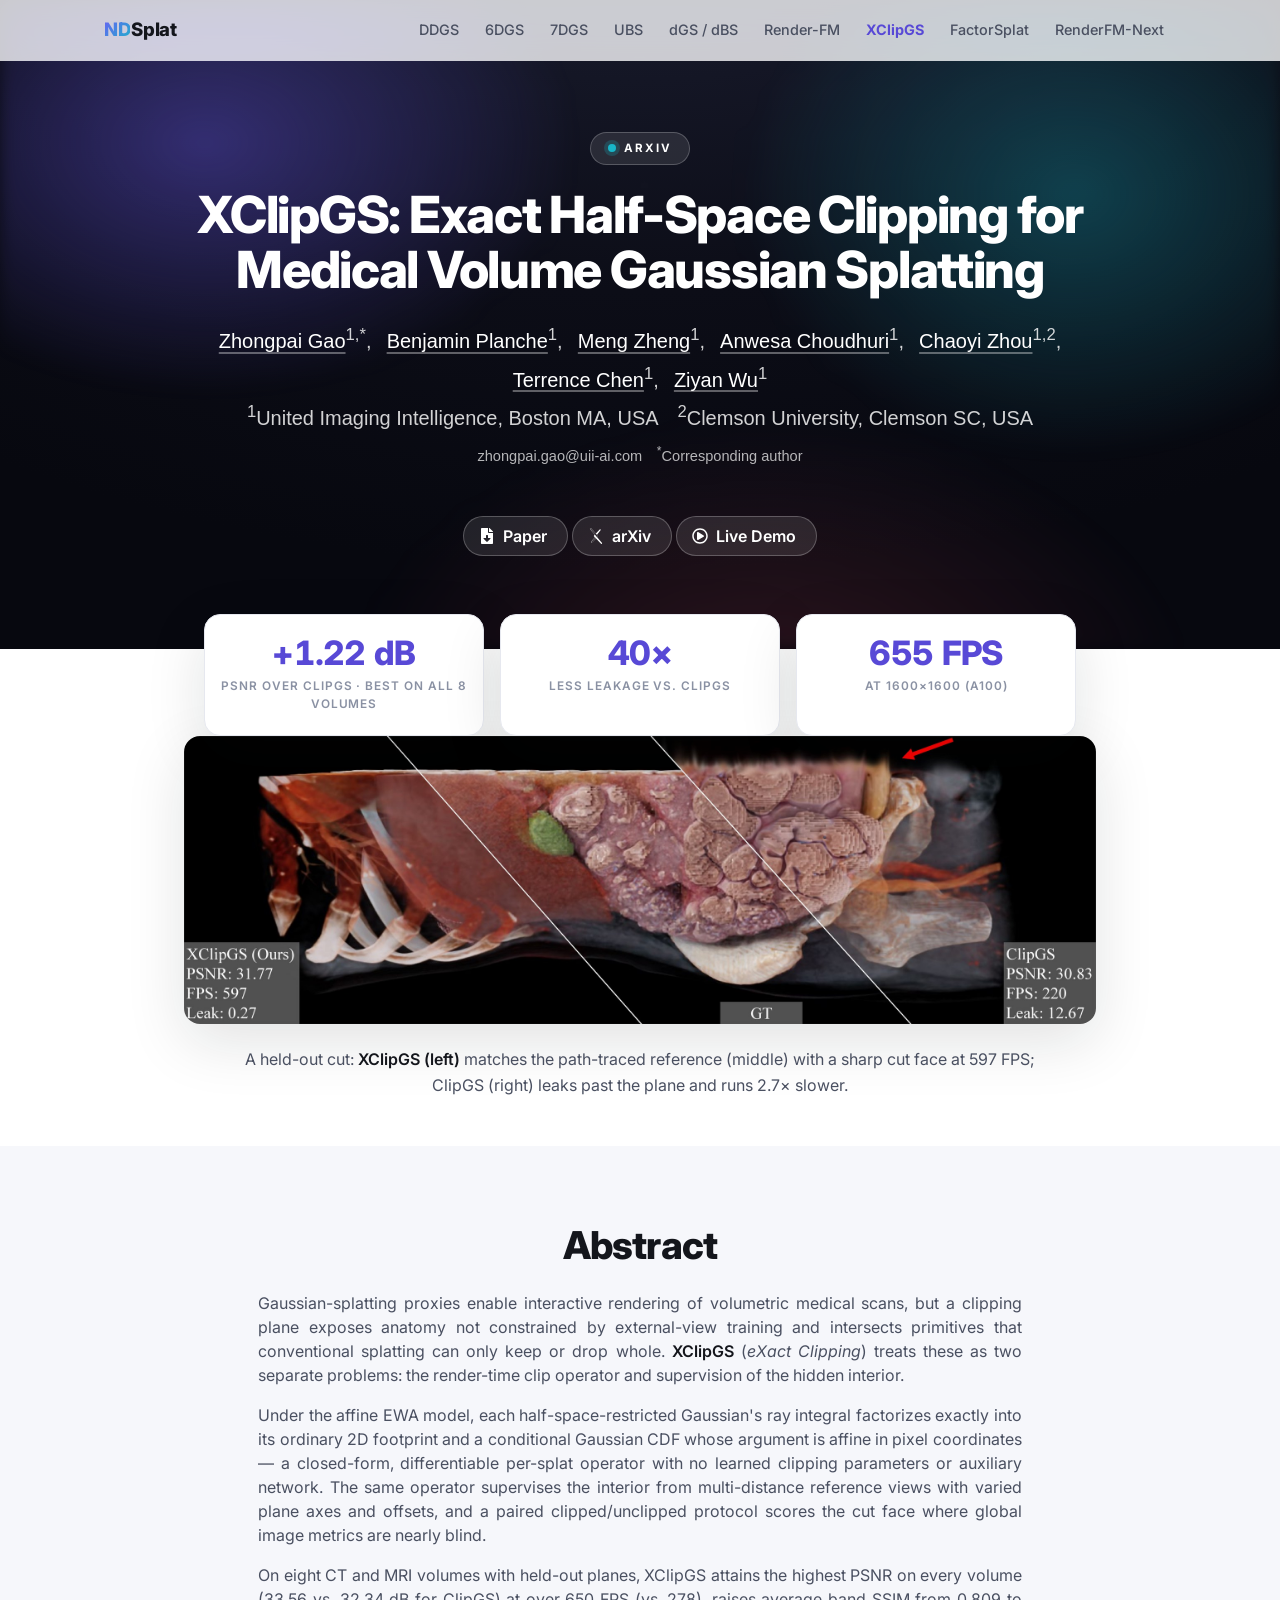
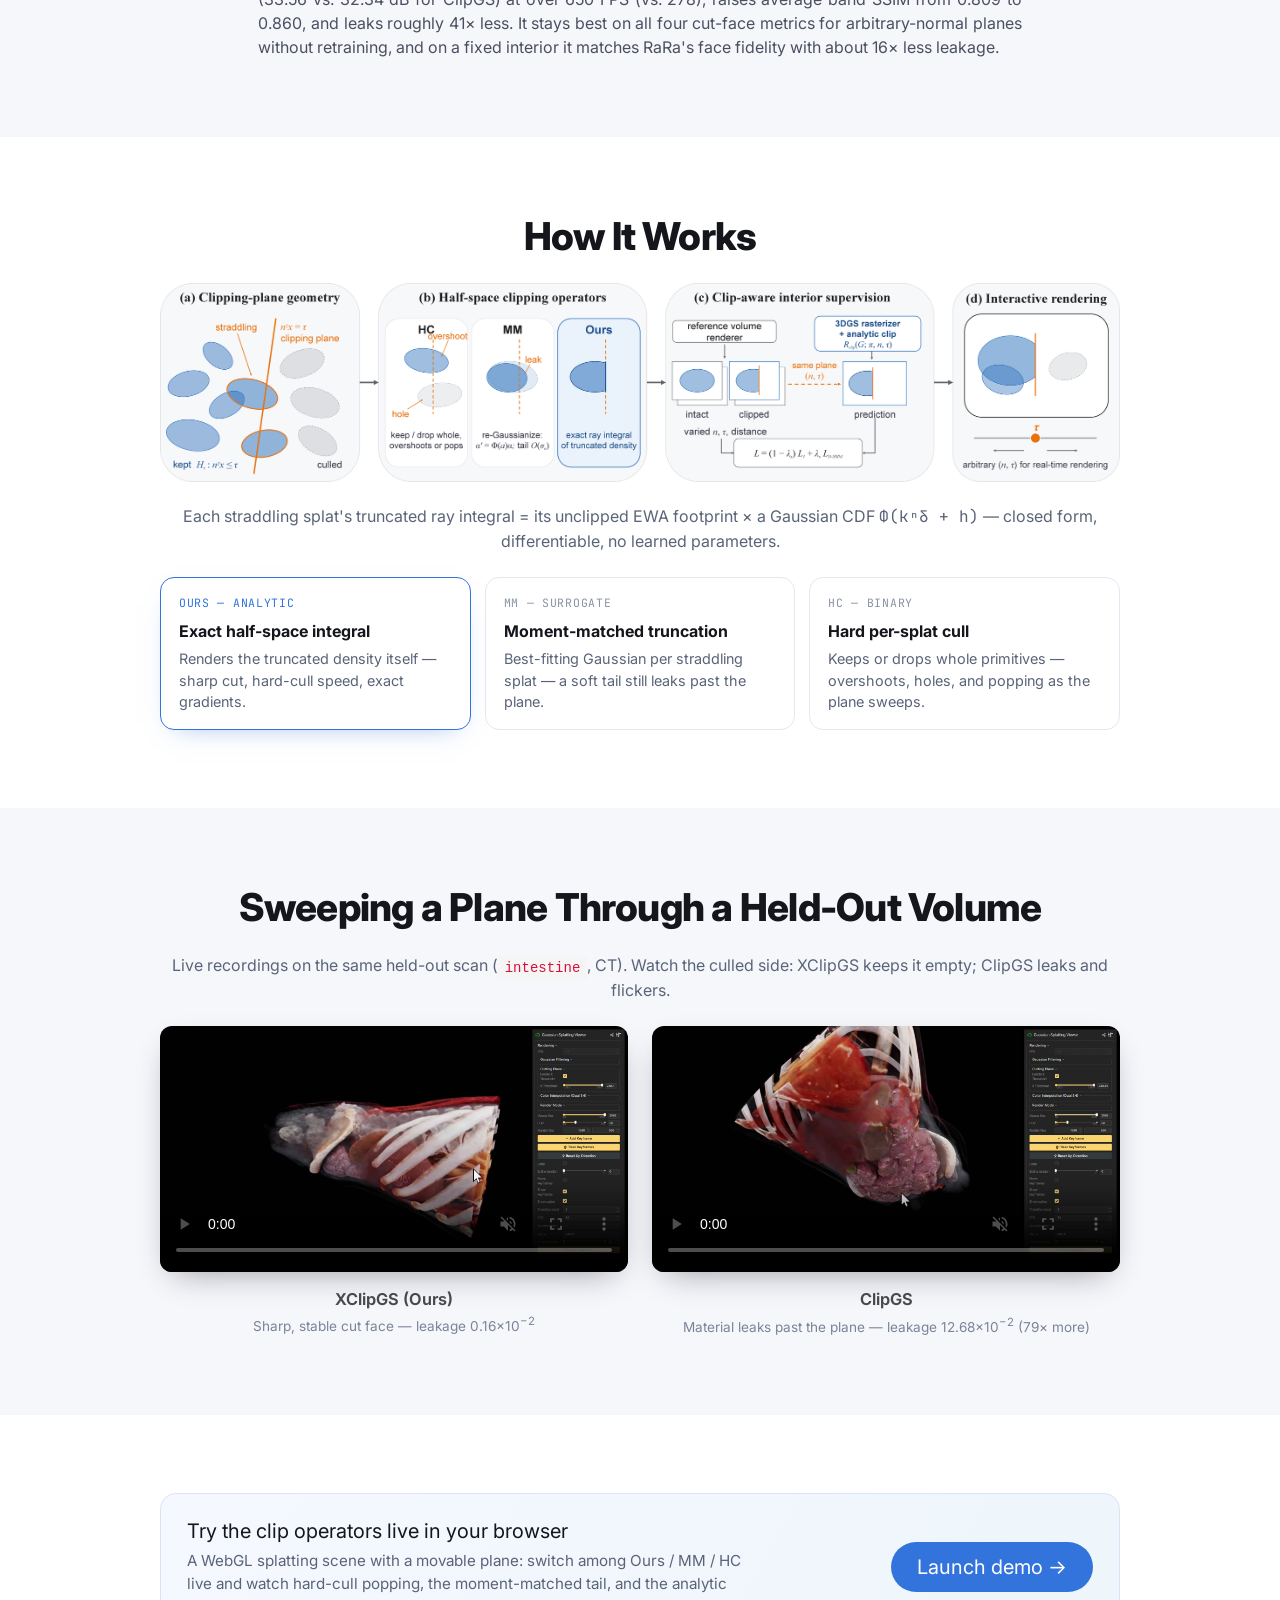
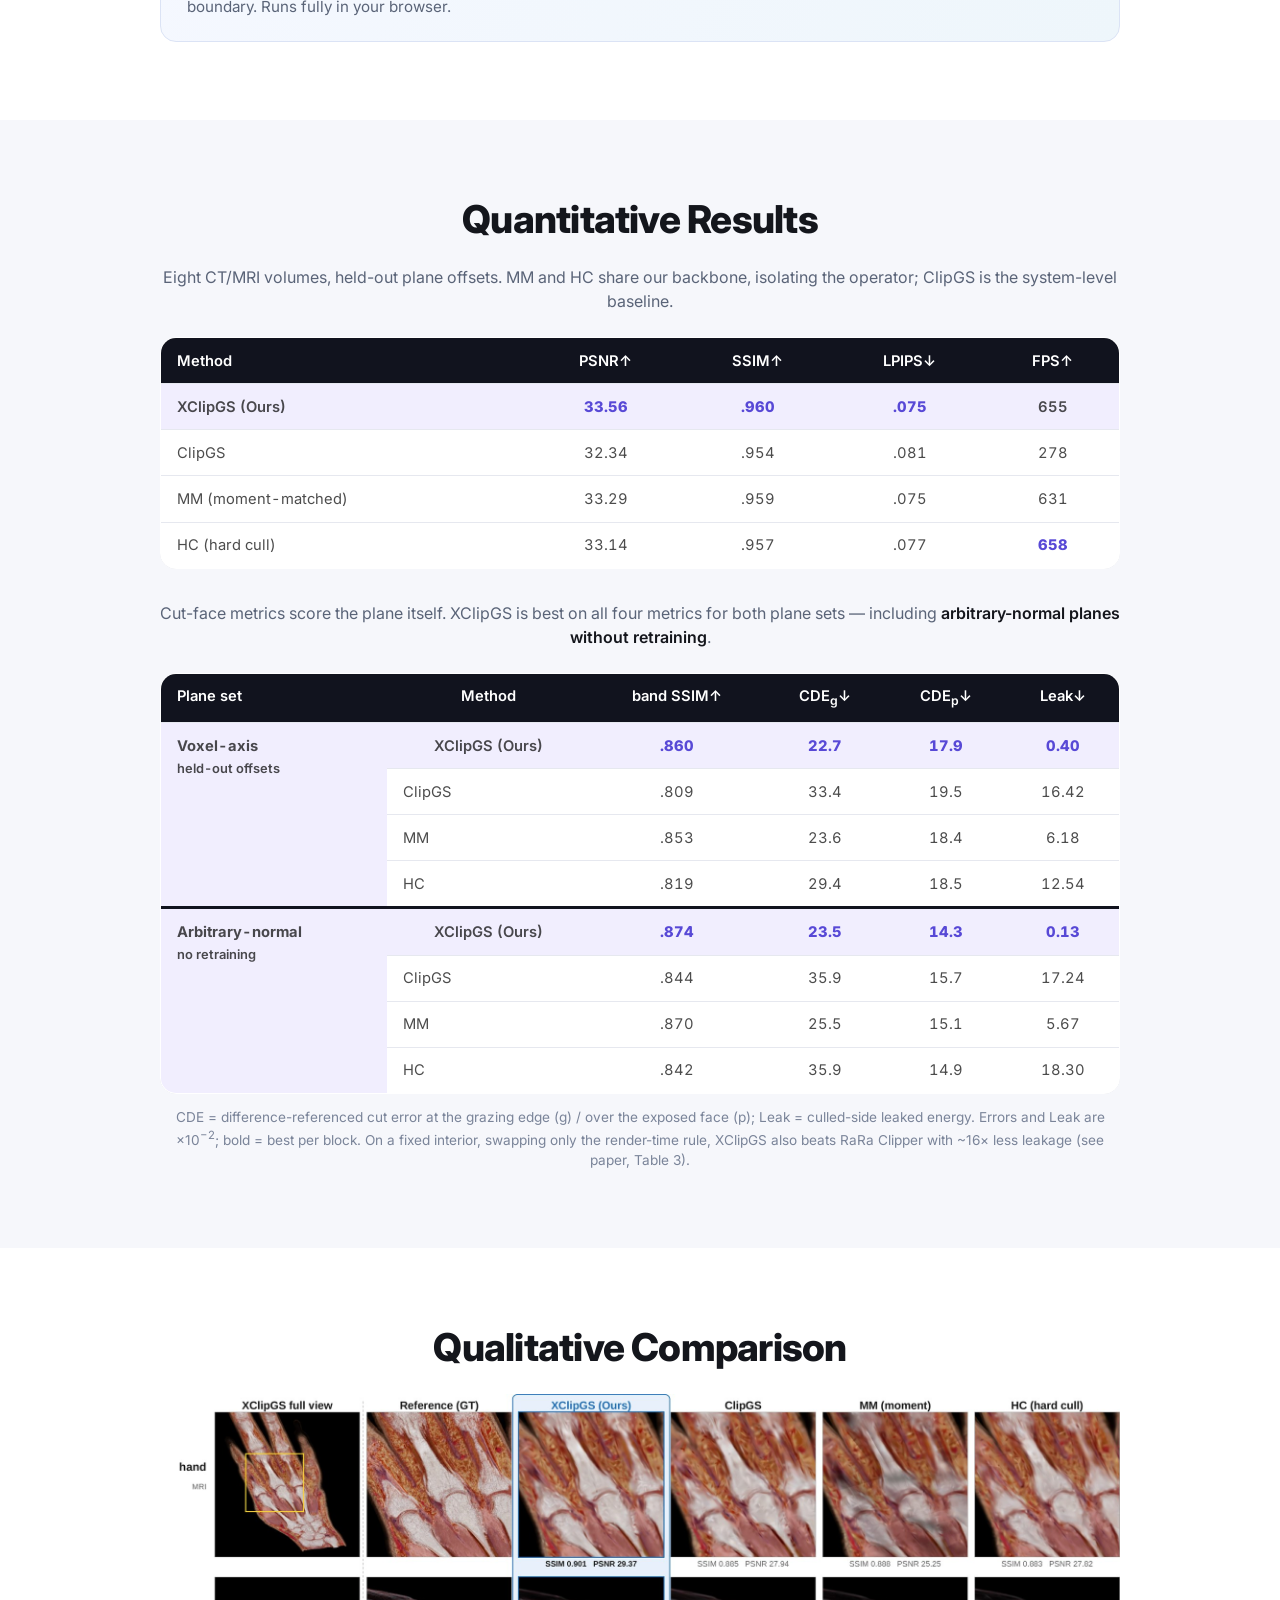
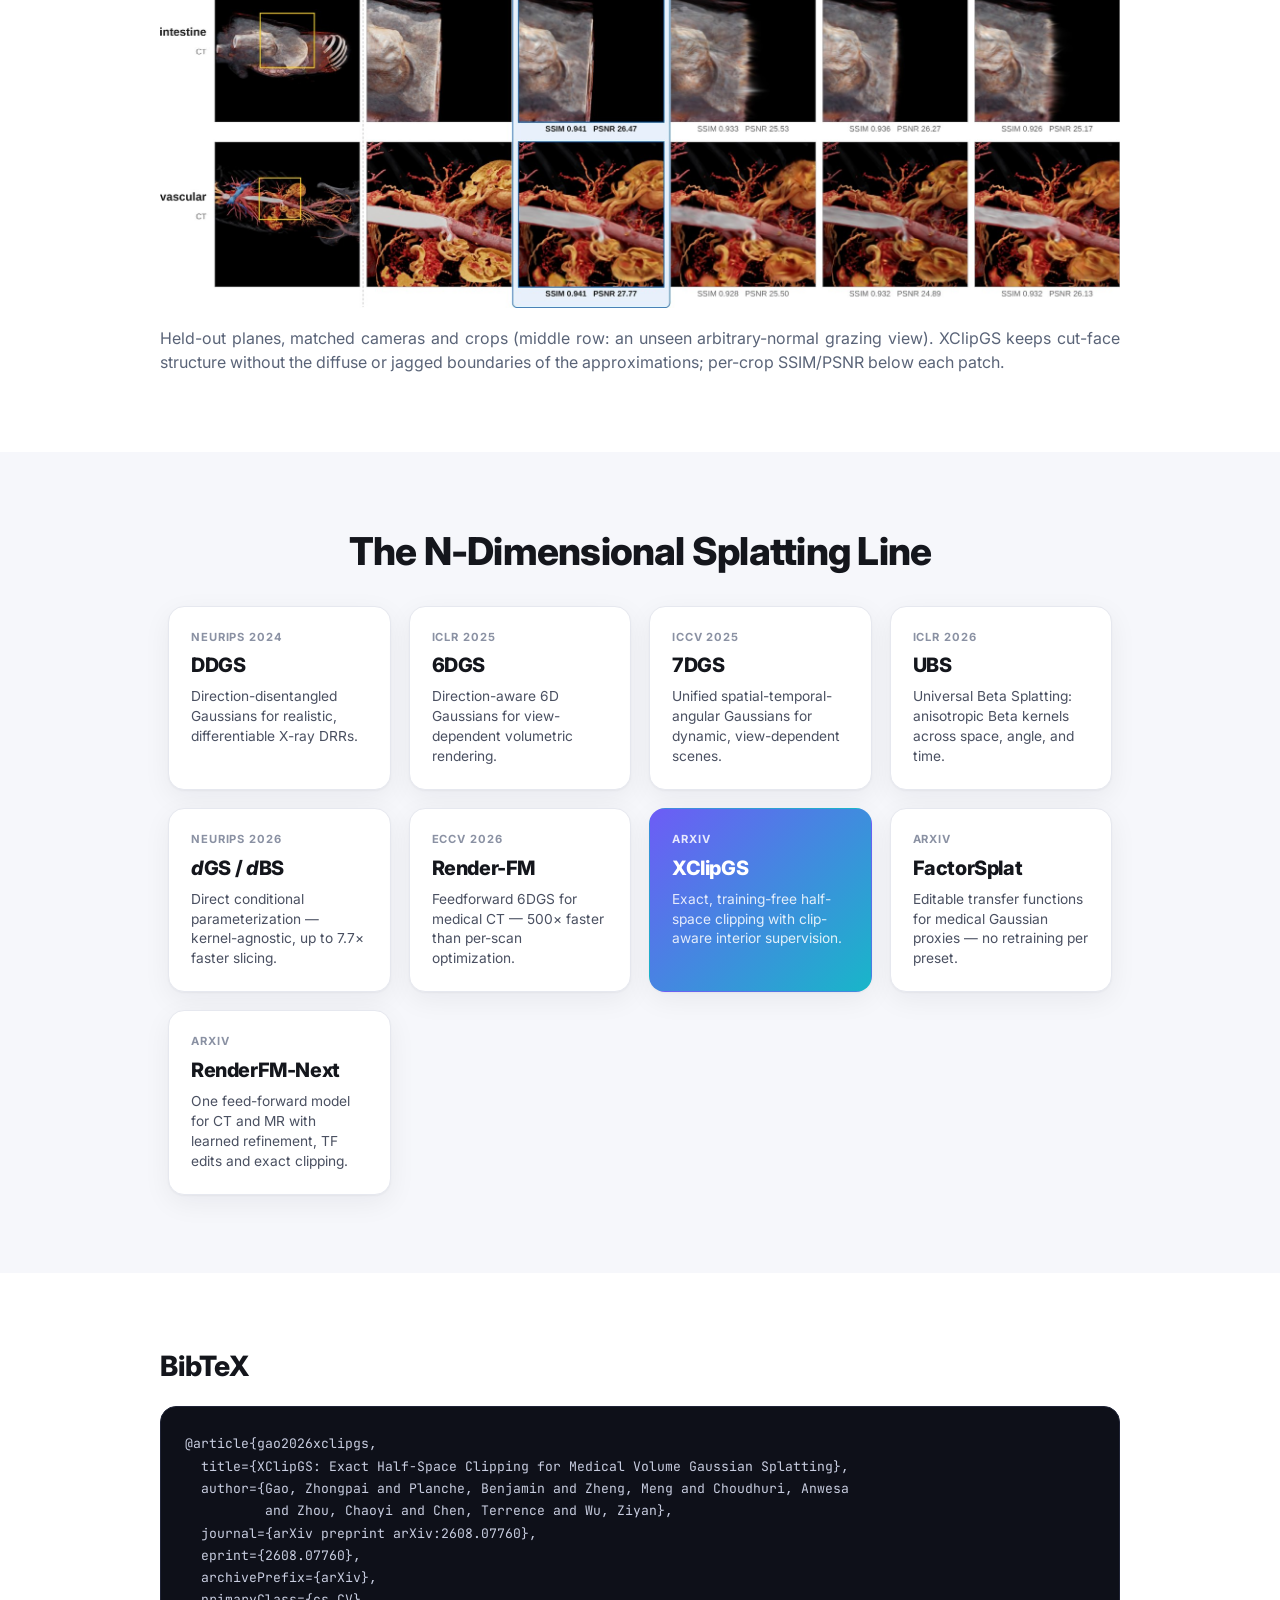
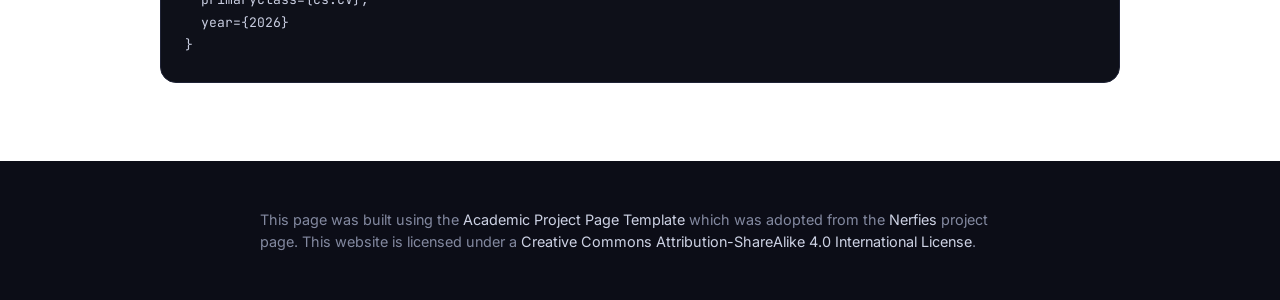
==== commit fe69f86b: "Add RenderFM-Next to nav and related-work grid Co-Authored-By: Claude <noreply@anthropic.com> Claude" ====
--- a/index.html
+++ b/index.html
@@ -83,6 +83,7 @@
         <a href="https://gaozhongpai.github.io/renderfm/">Render-FM</a>
         <a href="https://gaozhongpai.github.io/XClipGS/" class="current">XClipGS</a>
         <a href="https://gaozhongpai.github.io/FactorSplat/">FactorSplat</a>
+        <a href="https://gaozhongpai.github.io/renderfmnext/">RenderFM-Next</a>
       </nav>
       <button class="nd-nav-toggle" id="ndNavToggle" aria-label="Toggle navigation">
         <span></span><span></span><span></span>
@@ -425,6 +426,11 @@
           <span class="nd-rel-name">FactorSplat</span>
           <span class="nd-rel-desc">Editable transfer functions for medical Gaussian proxies &mdash; no retraining per preset.</span>
         </a>
+        <a class="nd-rel" href="https://gaozhongpai.github.io/renderfmnext/">
+          <span class="nd-rel-venue">arXiv</span>
+          <span class="nd-rel-name">RenderFM-Next</span>
+          <span class="nd-rel-desc">One feed-forward model for CT and MR with learned refinement, TF edits and exact clipping.</span>
+        </a>
       </div>
     </div>
   </section>
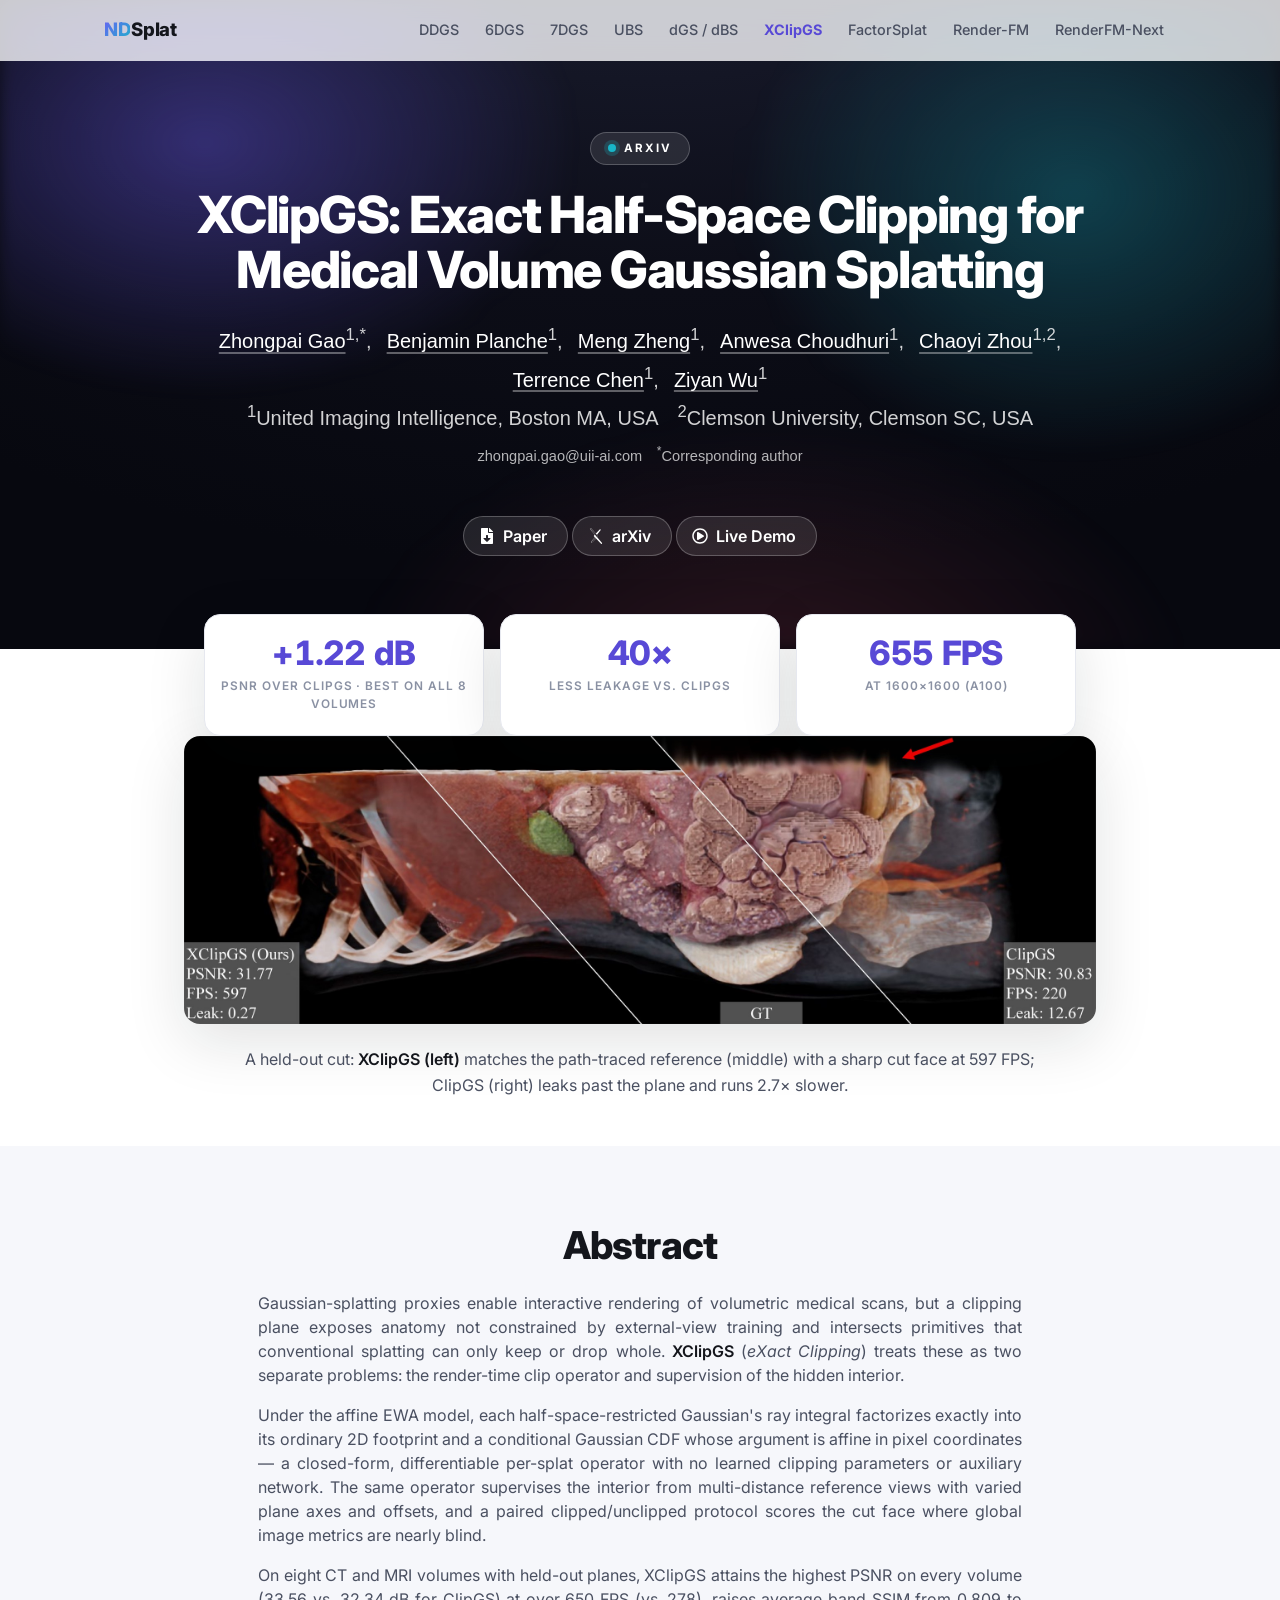
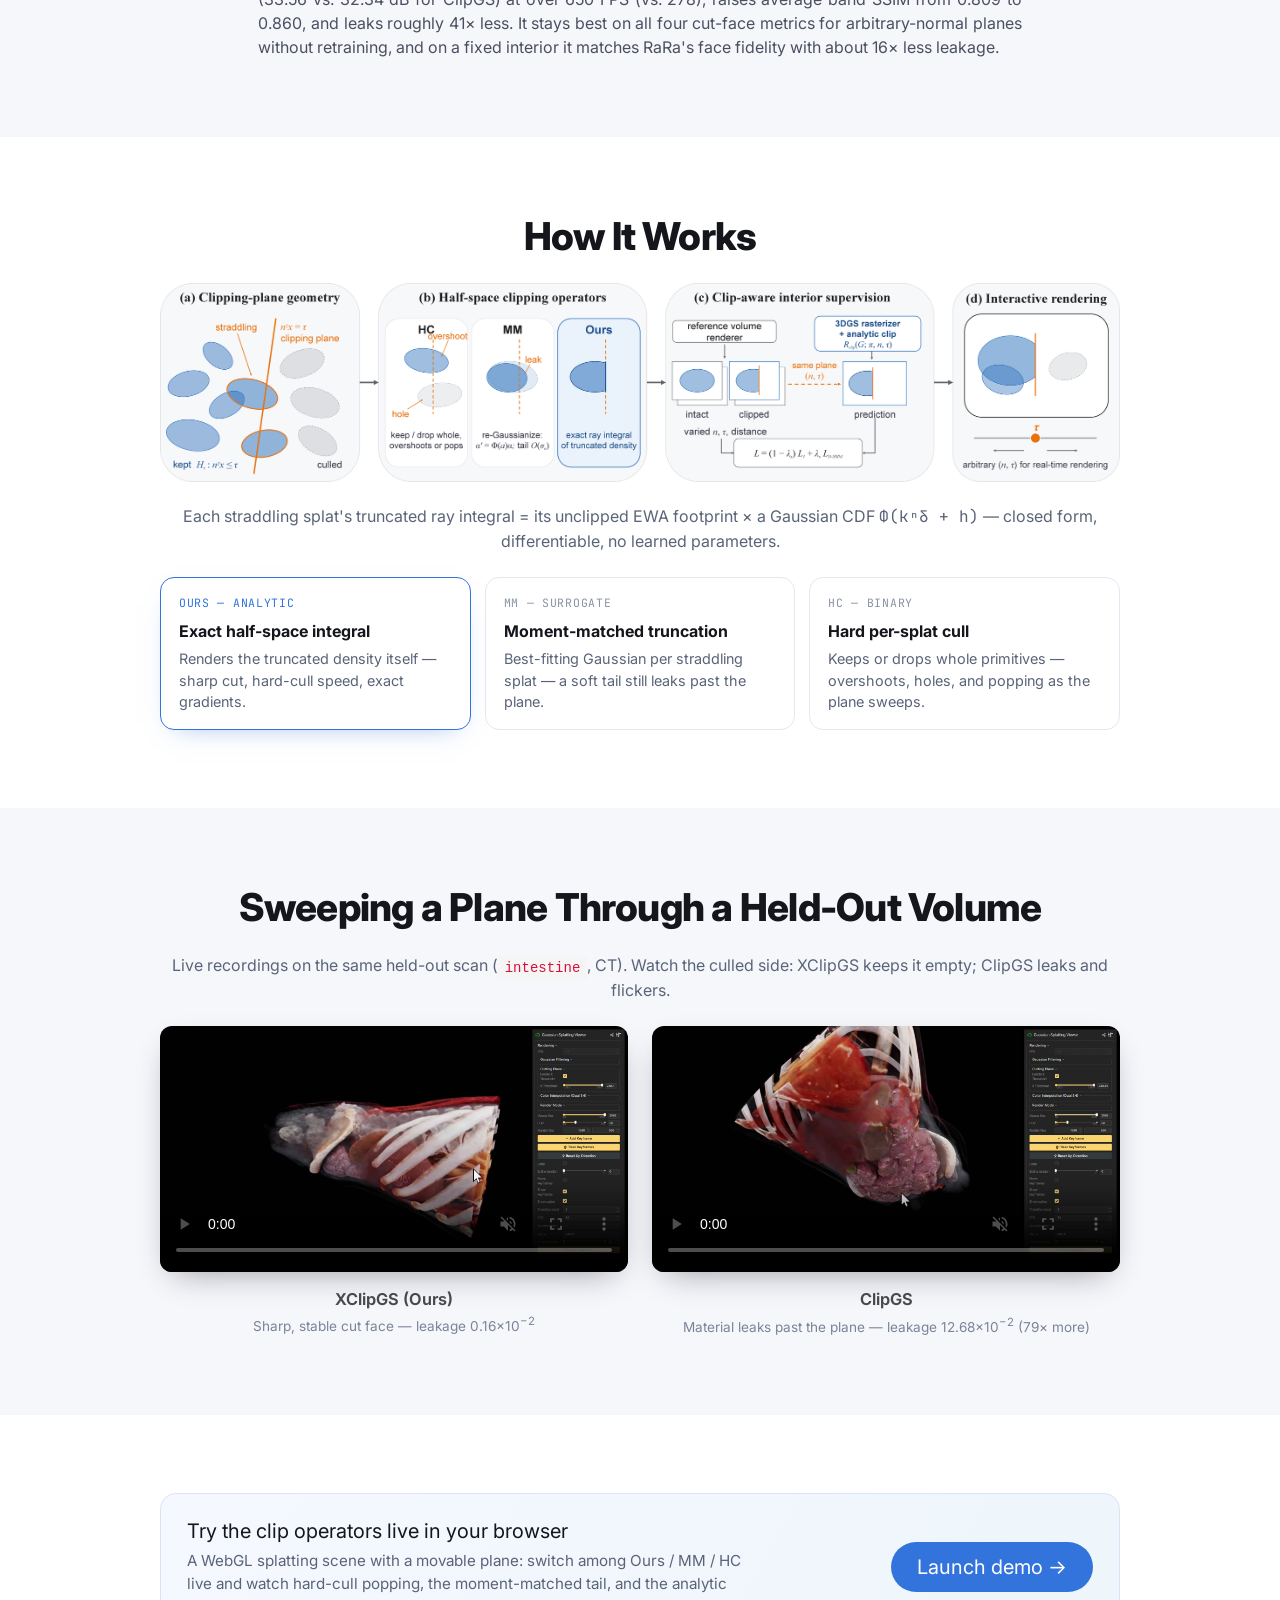
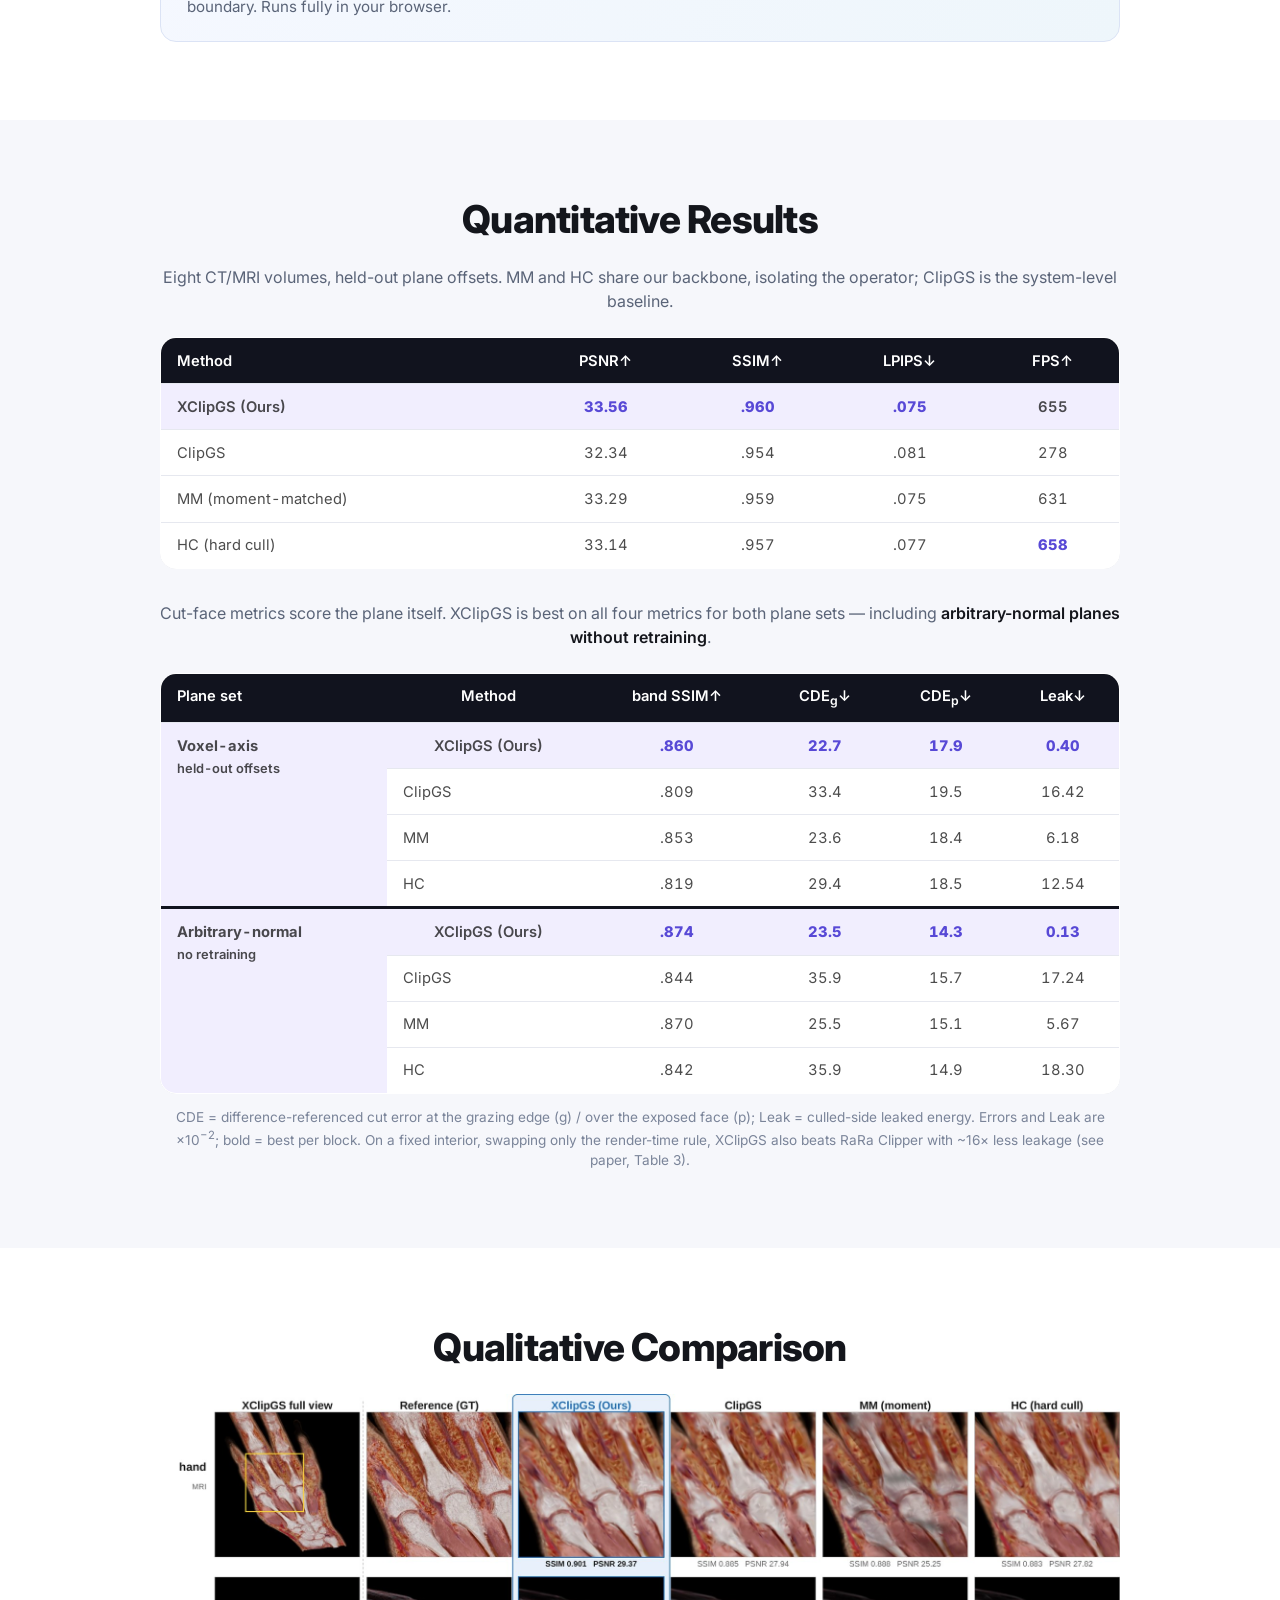
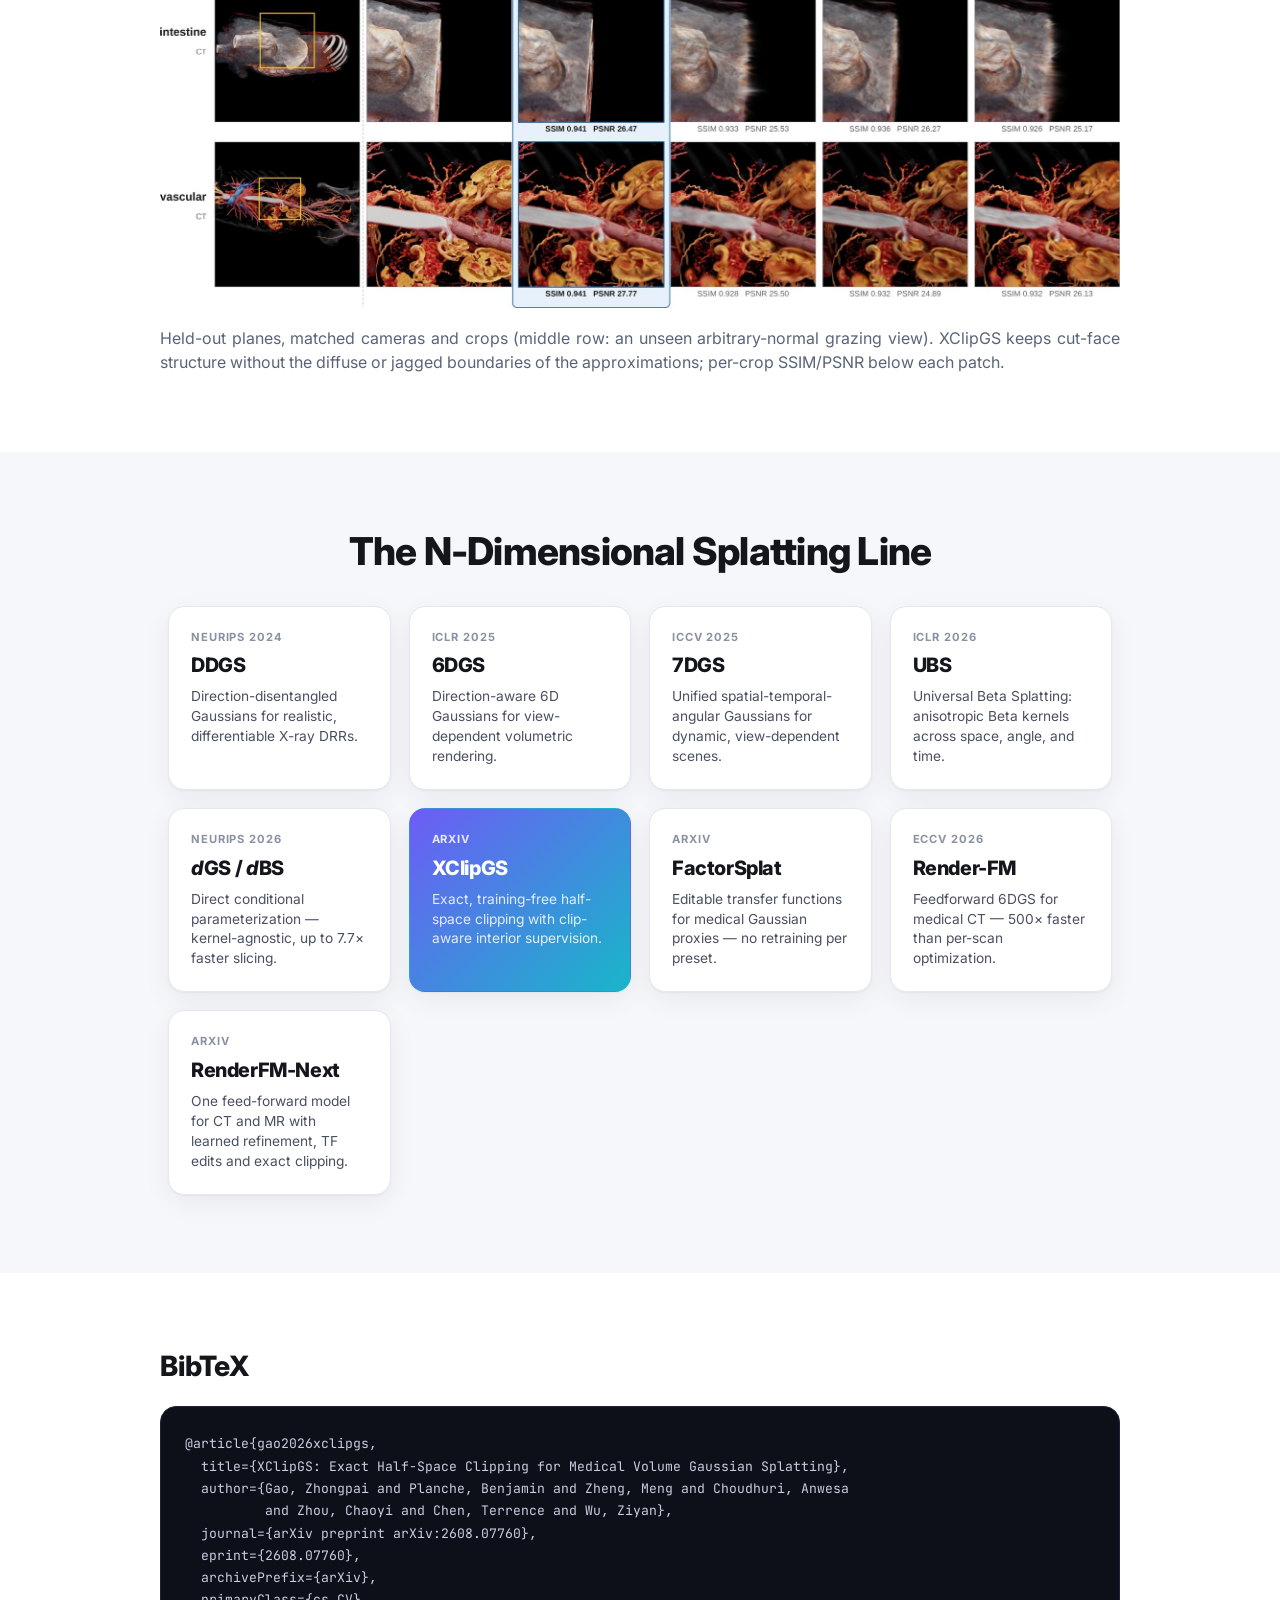
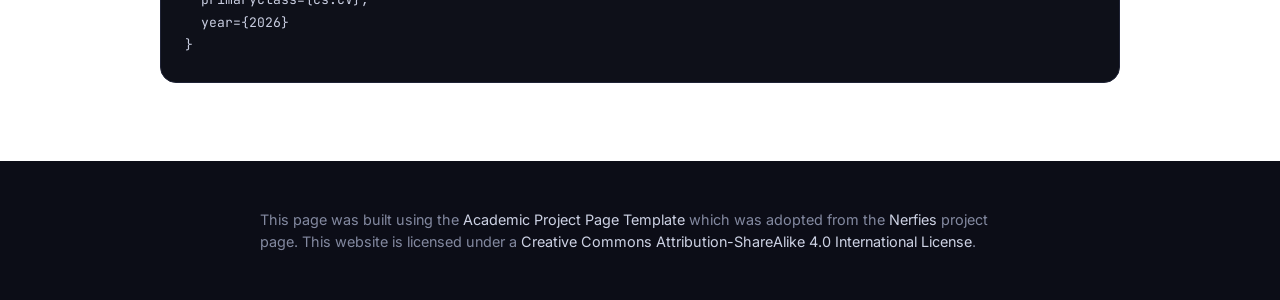
==== commit e1e1b721: "Nav: place Render-FM next to RenderFM-Next Co-Authored-By: Claude <noreply@anthropic.com> Claude-Ses" ====
--- a/index.html
+++ b/index.html
@@ -80,9 +80,9 @@
         <a href="https://gaozhongpai.github.io/7dgs/">7DGS</a>
         <a href="https://rongliu-leo.github.io/universal-beta-splatting/">UBS</a>
         <a href="https://gaozhongpai.github.io/dgs/">dGS / dBS</a>
-        <a href="https://gaozhongpai.github.io/renderfm/">Render-FM</a>
         <a href="https://gaozhongpai.github.io/XClipGS/" class="current">XClipGS</a>
         <a href="https://gaozhongpai.github.io/FactorSplat/">FactorSplat</a>
+        <a href="https://gaozhongpai.github.io/renderfm/">Render-FM</a>
         <a href="https://gaozhongpai.github.io/renderfmnext/">RenderFM-Next</a>
       </nav>
       <button class="nd-nav-toggle" id="ndNavToggle" aria-label="Toggle navigation">
@@ -411,20 +411,20 @@
           <span class="nd-rel-name"><em class="tight">d</em>GS / <em class="tight">d</em>BS</span>
           <span class="nd-rel-desc">Direct conditional parameterization &mdash; kernel-agnostic, up to 7.7&times; faster slicing.</span>
         </a>
+        <a class="nd-rel is-self" href="https://arxiv.org/abs/2608.07760" target="_blank" rel="noopener">
+          <span class="nd-rel-venue">arXiv</span>
+          <span class="nd-rel-name">XClipGS</span>
+          <span class="nd-rel-desc">Exact, training-free half-space clipping with clip-aware interior supervision.</span>
+        </a>
+        <a class="nd-rel" href="https://gaozhongpai.github.io/FactorSplat/">
+          <span class="nd-rel-venue">arXiv</span>
+          <span class="nd-rel-name">FactorSplat</span>
+          <span class="nd-rel-desc">Editable transfer functions for medical Gaussian proxies &mdash; no retraining per preset.</span>
+        </a>
         <a class="nd-rel" href="https://gaozhongpai.github.io/renderfm/">
           <span class="nd-rel-venue">ECCV 2026</span>
           <span class="nd-rel-name">Render-FM</span>
           <span class="nd-rel-desc">Feedforward 6DGS for medical CT &mdash; 500&times; faster than per-scan optimization.</span>
-        </a>
-        <a class="nd-rel is-self" href="https://arxiv.org/abs/2608.07760" target="_blank" rel="noopener">
-          <span class="nd-rel-venue">arXiv</span>
-          <span class="nd-rel-name">XClipGS</span>
-          <span class="nd-rel-desc">Exact, training-free half-space clipping with clip-aware interior supervision.</span>
-        </a>
-        <a class="nd-rel" href="https://gaozhongpai.github.io/FactorSplat/">
-          <span class="nd-rel-venue">arXiv</span>
-          <span class="nd-rel-name">FactorSplat</span>
-          <span class="nd-rel-desc">Editable transfer functions for medical Gaussian proxies &mdash; no retraining per preset.</span>
         </a>
         <a class="nd-rel" href="https://gaozhongpai.github.io/renderfmnext/">
           <span class="nd-rel-venue">arXiv</span>
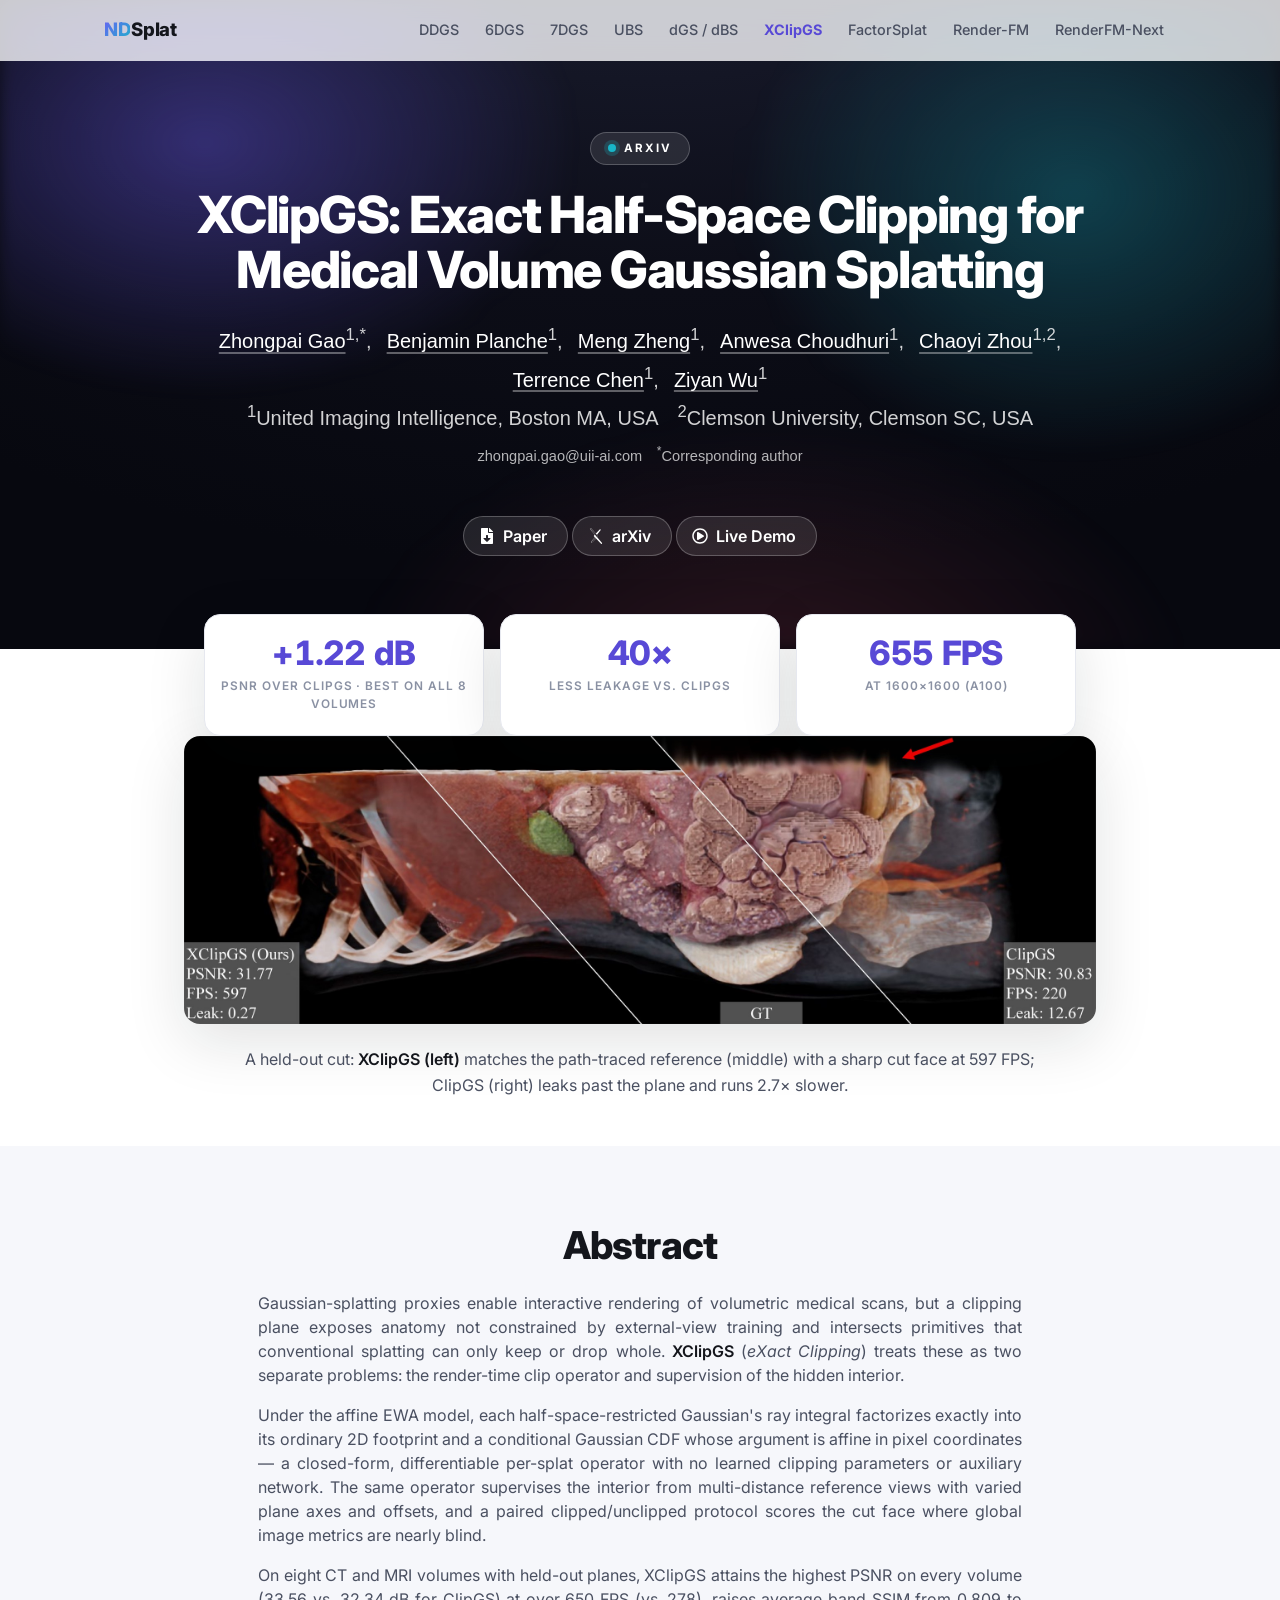
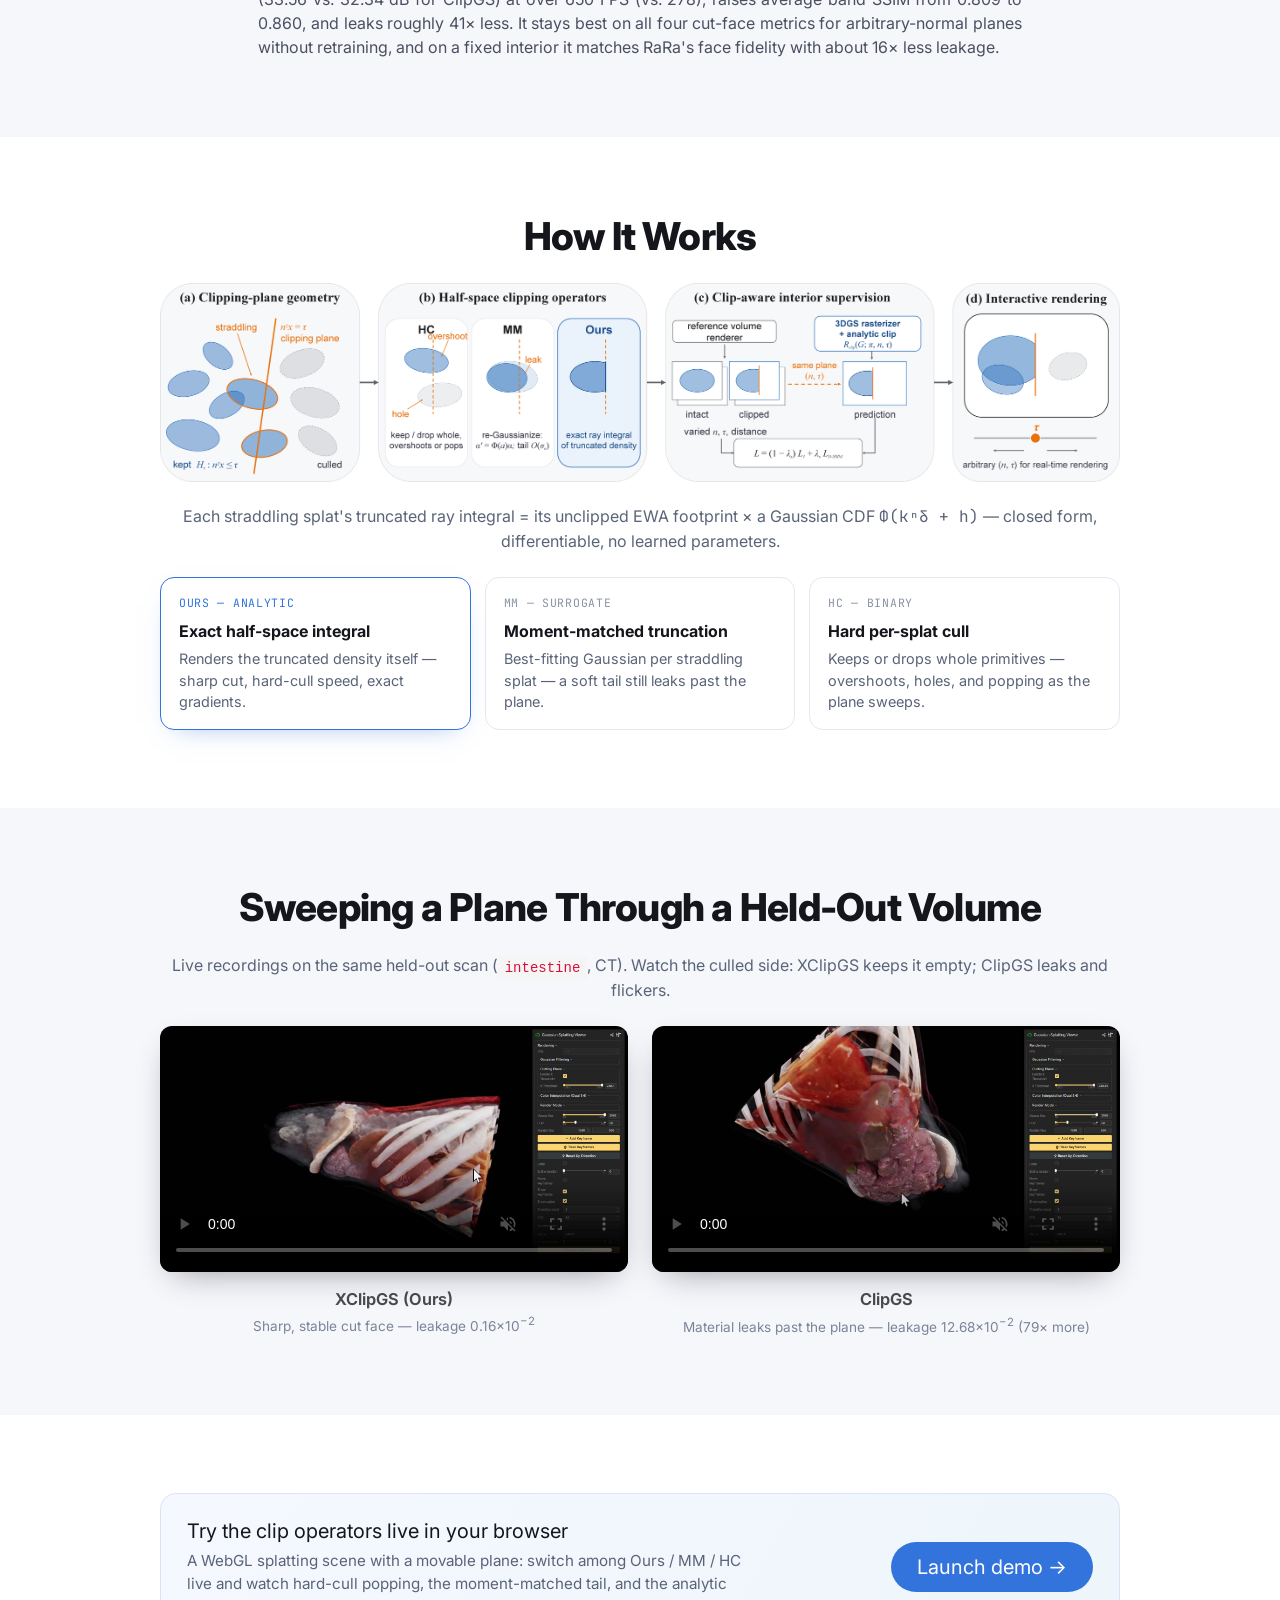
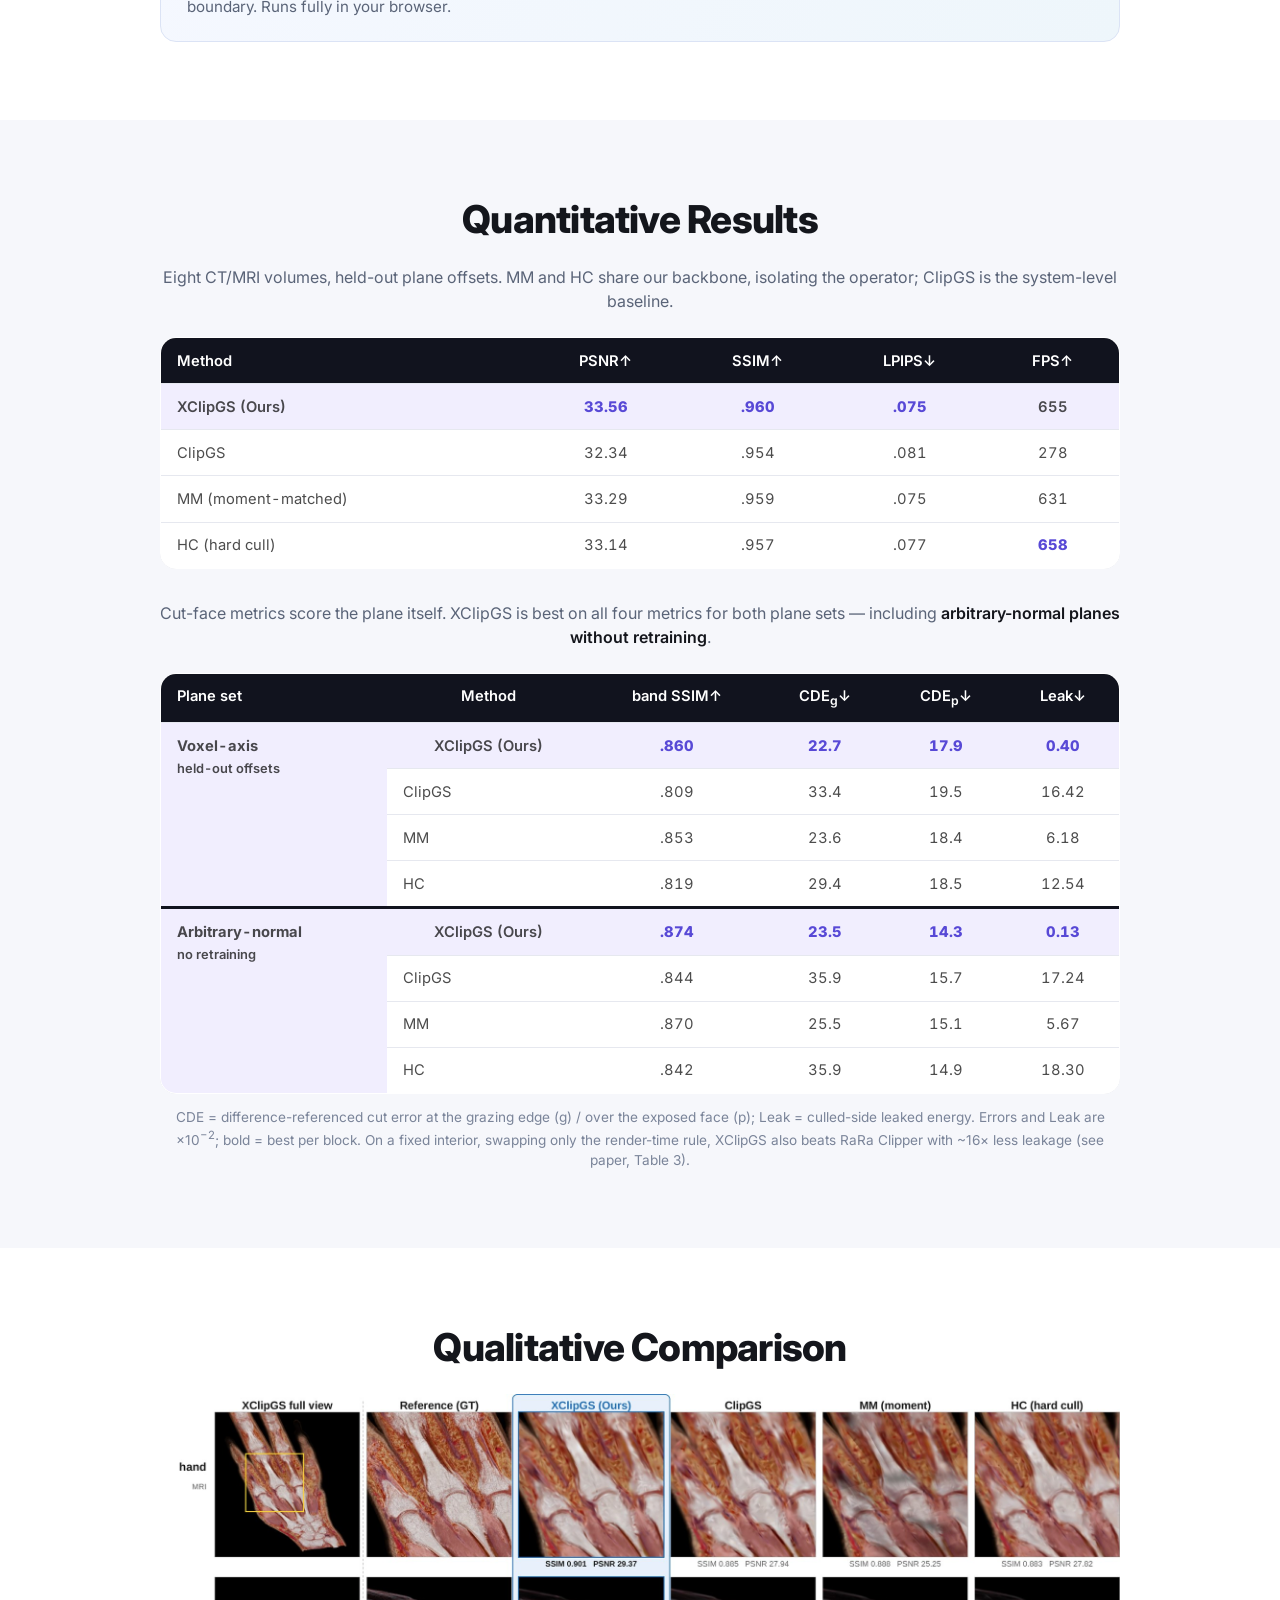
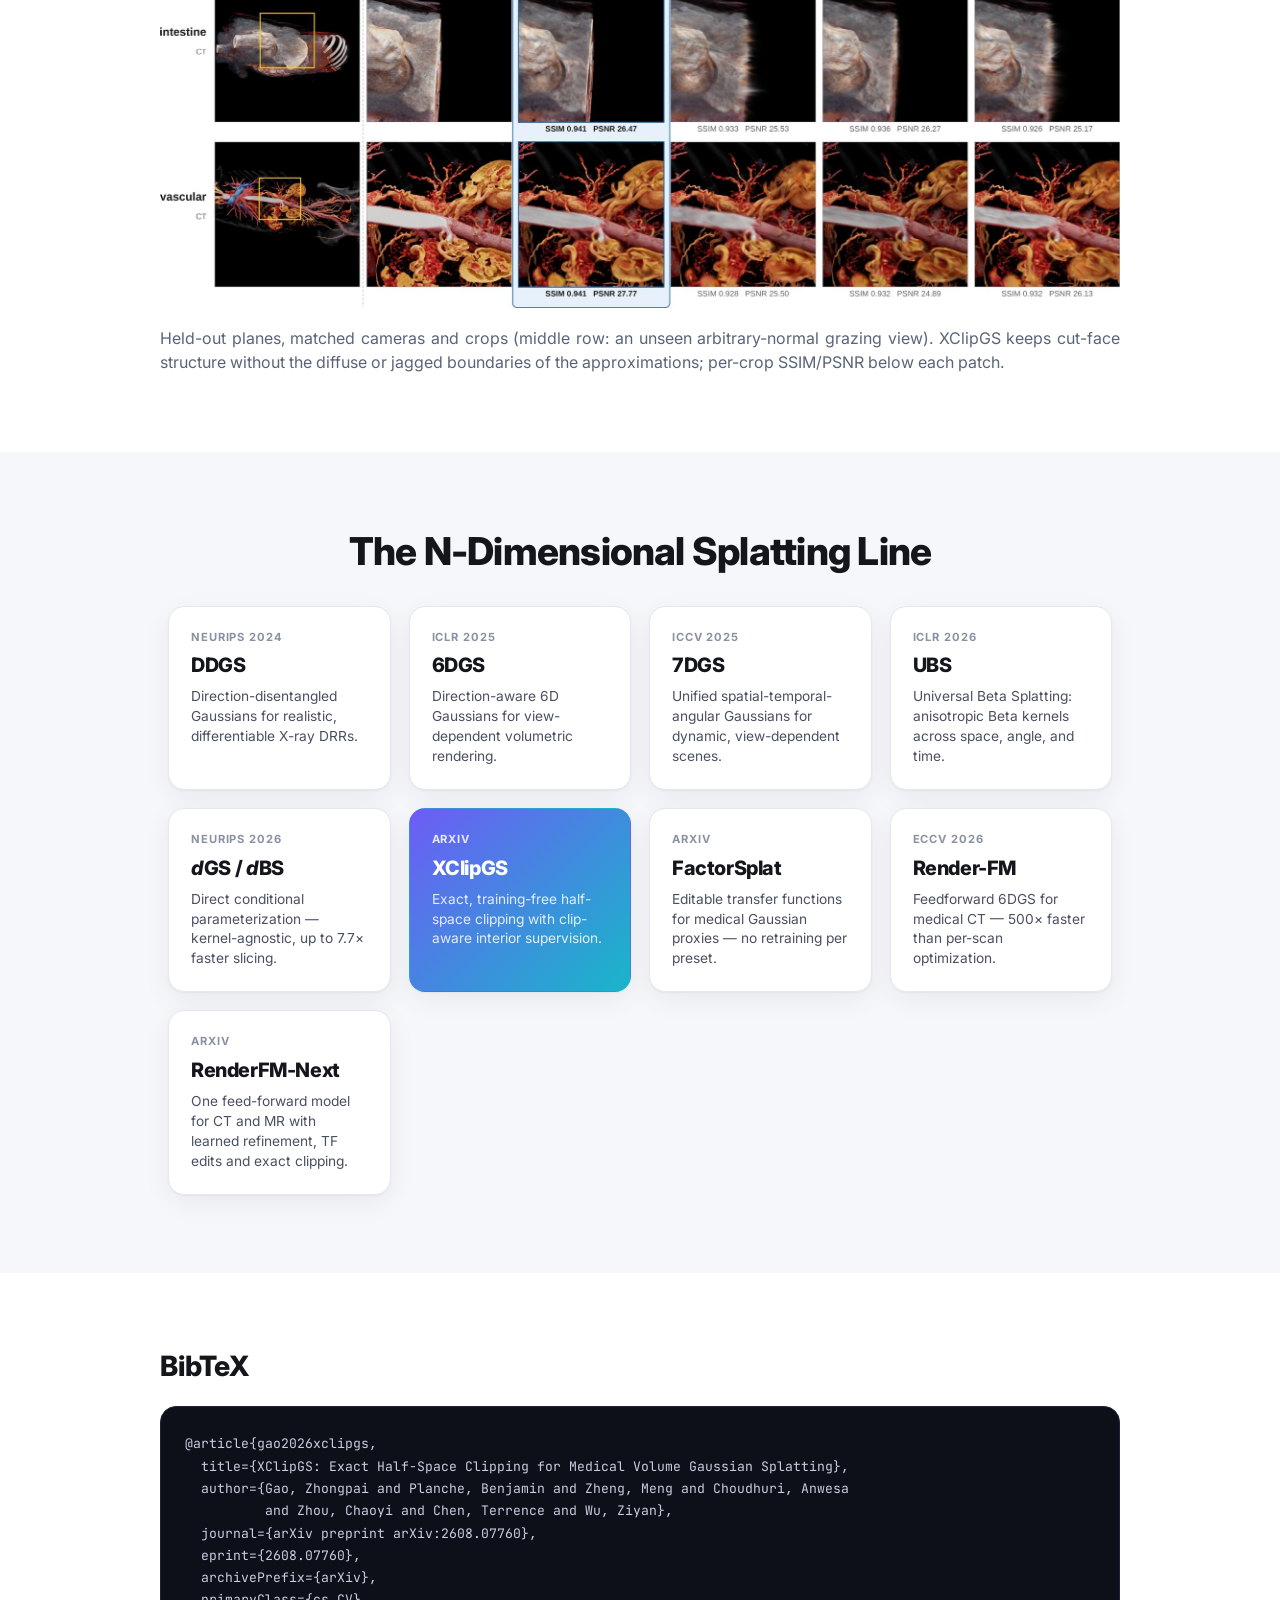
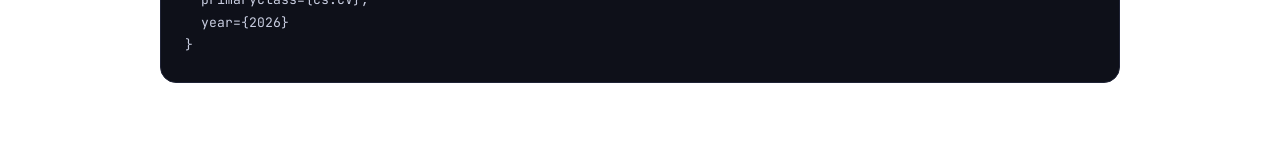
==== commit 7fbe5e17: "Remove template footer Co-Authored-By: Claude <noreply@anthropic.com> Claude-Session: https://claude" ====
--- a/index.html
+++ b/index.html
@@ -454,24 +454,6 @@
   <!--End BibTex citation -->
 
 
-  <footer class="footer">
-    <div class="container">
-      <div class="columns is-centered">
-        <div class="column is-8">
-          <div class="content">
-            <p>
-              This page was built using the <a href="https://github.com/eliahuhorwitz/Academic-project-page-template"
-                target="_blank">Academic Project Page Template</a> which was adopted from the <a
-                href="https://nerfies.github.io" target="_blank">Nerfies</a> project page. This website is licensed under a <a rel="license"
-                href="http://creativecommons.org/licenses/by-sa/4.0/" target="_blank">Creative
-                Commons Attribution-ShareAlike 4.0 International License</a>.
-            </p>
-          </div>
-        </div>
-      </div>
-    </div>
-  </footer>
-
 </body>
 
 </html>
